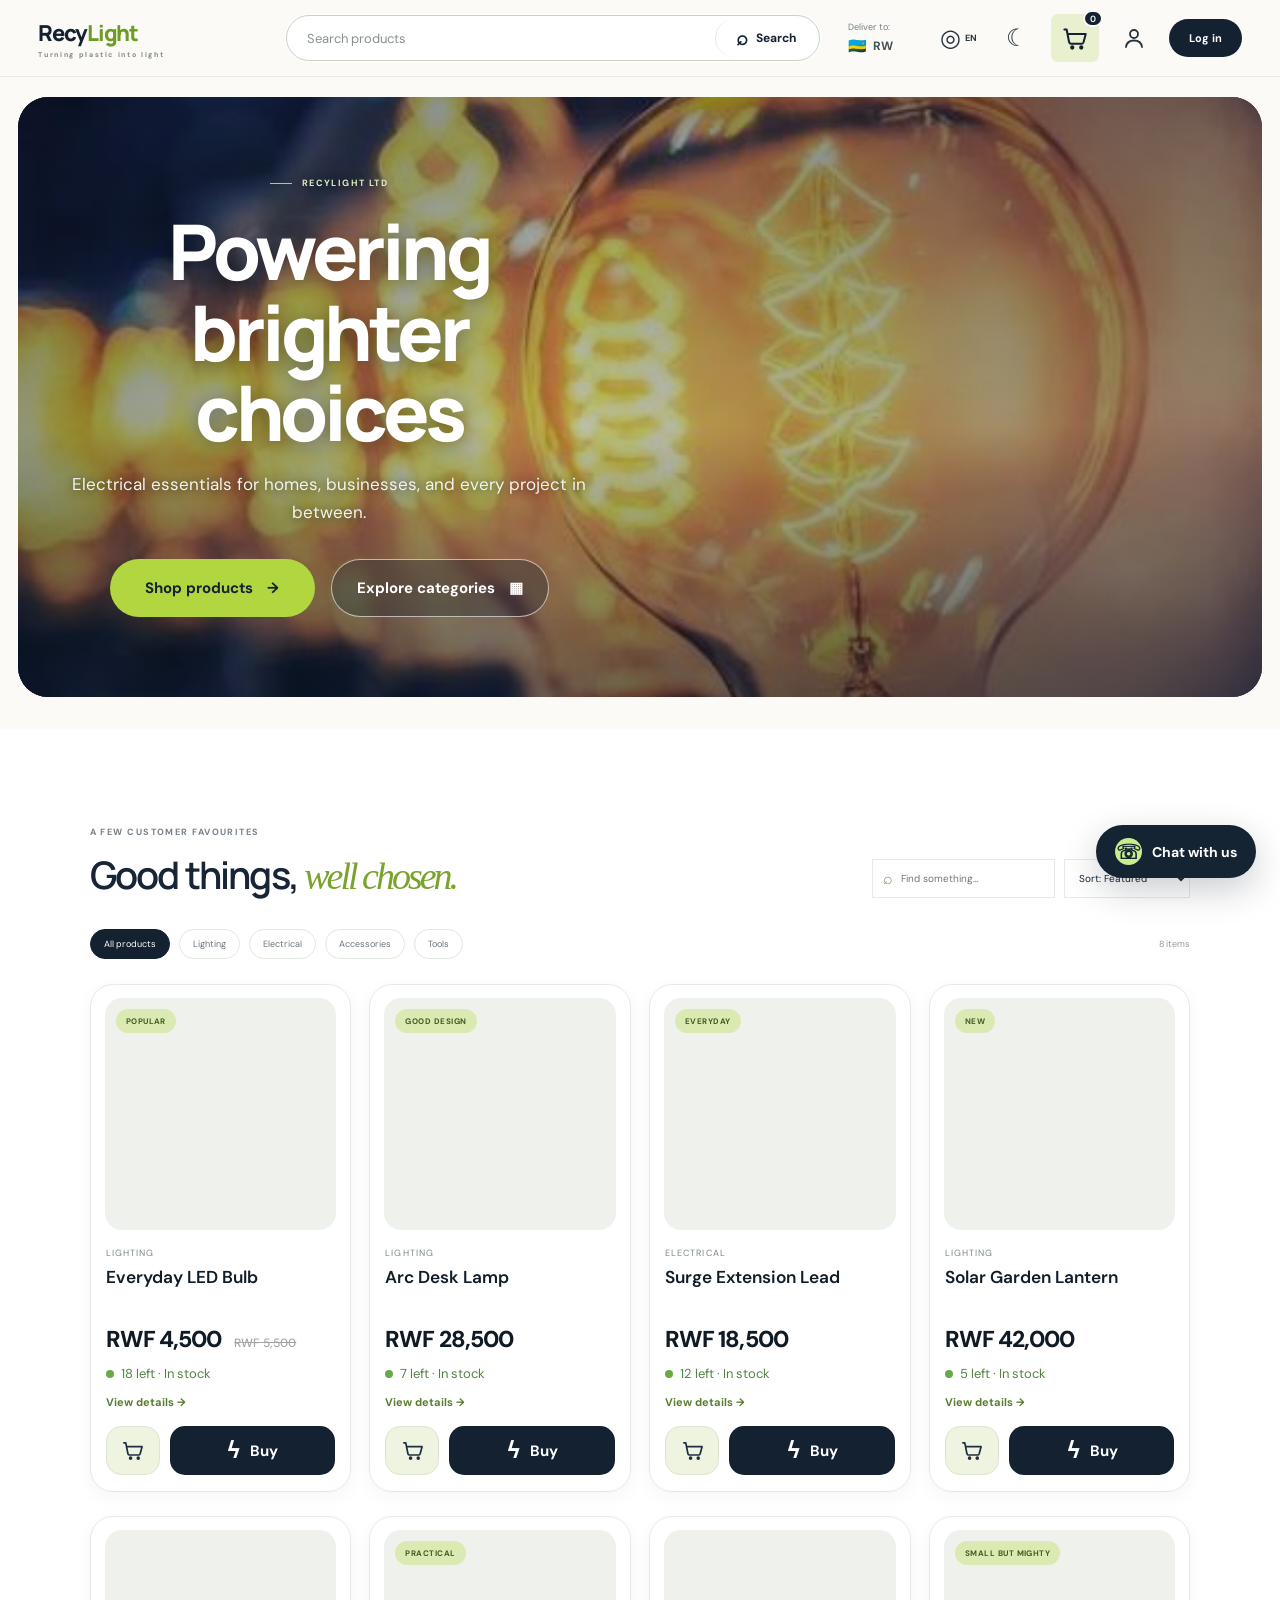
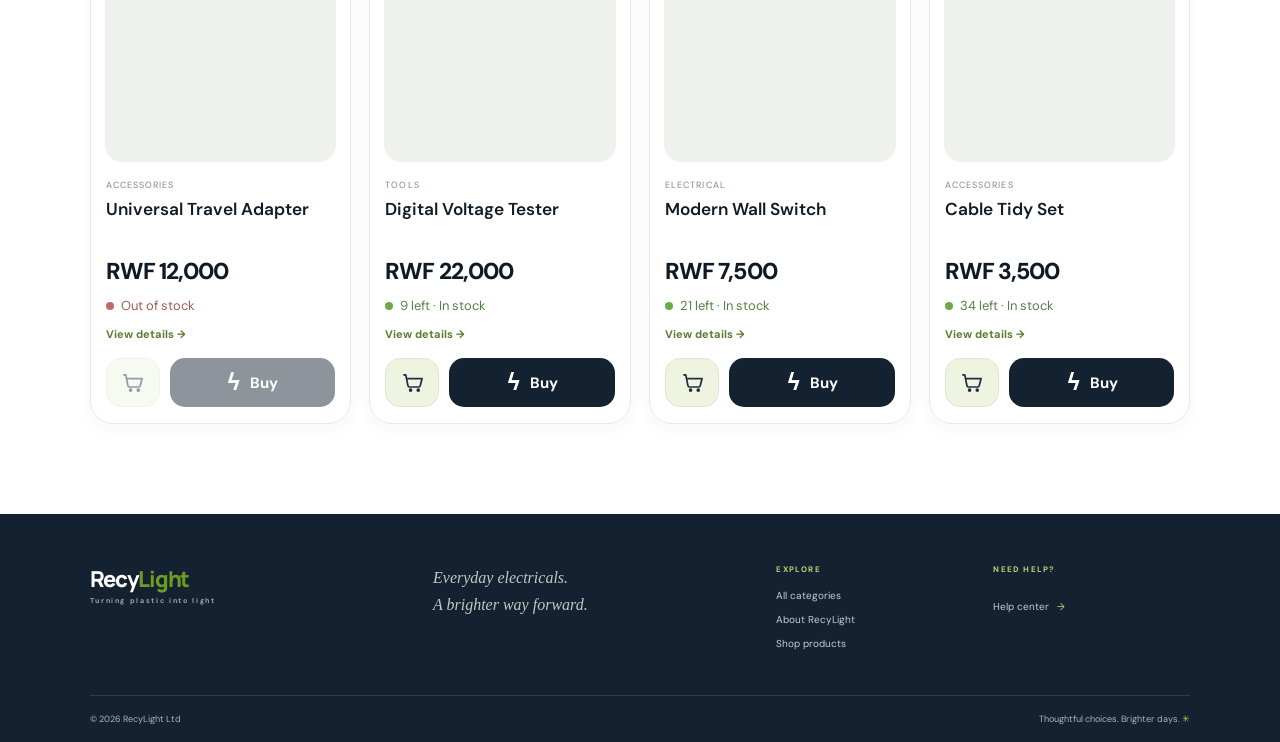
==== outputs/recy-light/index.html @ 975a7adf "Offer WhatsApp fallback for empty catalog checkout" ====
<!doctype html>
<html lang="en">
<head>
  <meta charset="utf-8">
  <meta name="viewport" content="width=device-width, initial-scale=1">
  <meta name="theme-color" content="#142131">
  <meta name="description" content="Explore electrical supplies, lighting and practical energy solutions from RecyLight Ltd.">
  <meta name="apple-mobile-web-app-capable" content="yes">
  <meta name="apple-mobile-web-app-status-bar-style" content="black-translucent">
  <meta name="apple-mobile-web-app-title" content="RecyLight">
  <title>RecyLight Ltd — Turning plastic into light</title>
  <link rel="manifest" href="manifest.webmanifest">
  <link rel="apple-touch-icon" href="assets/icon-180.png">
  <link rel="preconnect" href="https://images.unsplash.com">
  <link rel="stylesheet" href="styles.css">
  <link rel="stylesheet" href="hero.css">
  <link rel="stylesheet" href="hero-fill.css">
  <link rel="stylesheet" href="hero-banner.css">
  <link rel="stylesheet" href="product-cards.css">
  <link rel="stylesheet" href="product-detail.css">
  <link rel="stylesheet" href="navbar.css">
  <link rel="stylesheet" href="dark-mode.css">
  <link rel="stylesheet" href="button-colors.css?v=2">
  <link rel="stylesheet" href="language.css">
  <link rel="stylesheet" href="responsive.css">
  <link rel="stylesheet" href="phone-fit.css">
  <link rel="stylesheet" href="nav-actions.css">
  <link rel="stylesheet" href="account-dialog.css">
  <link rel="stylesheet" href="customer-chat.css">
  <link rel="stylesheet" href="pwa.css">

</head>
<body>
  <header class="site-header">
    <div class="header-top">
      <a class="brand" href="#home" aria-label="RecyLight Ltd home"><span>Recy<span class="brand-light">Light</span><small>Turning plastic into light</small></span></a>
      <form class="nav-search" id="nav-search-form" role="search"><label class="visually-hidden" for="nav-search-input">Search products</label><input id="nav-search-input" type="search" placeholder="Search products"><button type="submit"><span aria-hidden="true">⌕</span> Search</button></form>
      <div class="header-tools"><div class="delivery-label"><small>Deliver to:</small><strong><span class="rwanda-flag" aria-hidden="true">🇷🇼</span> RW</strong></div><div class="language-picker"><button class="tool-button language-button" id="language-toggle" type="button" aria-label="Choose language" aria-expanded="false" aria-haspopup="true">◎ <span id="language-current">EN</span></button><div class="language-menu" id="language-menu" role="menu" aria-label="Choose language" hidden><button class="language-option" type="button" role="menuitemradio" data-language="en">English</button><button class="language-option" type="button" role="menuitemradio" data-language="rw">Kinyarwanda</button><button class="language-option" type="button" role="menuitemradio" data-language="sw">Swahili</button></div></div><button class="tool-button theme-toggle" id="theme-toggle" type="button" aria-label="Switch to dark mode" aria-pressed="false"><span aria-hidden="true">☾</span></button><button class="cart-button" id="cart-open" type="button" aria-label="Open cart"><svg viewBox="0 0 24 24" aria-hidden="true"><path d="M3 4h2l2.2 11.1a2 2 0 0 0 2 1.6h8.9a2 2 0 0 0 1.9-1.4L22 8H6M10 21a1 1 0 1 0 0-2 1 1 0 0 0 0 2Zm8 0a1 1 0 1 0 0-2 1 1 0 0 0 0 2Z"/></svg><span class="cart-count" id="cart-count" aria-label="Items in cart">0</span></button><button class="tool-button account-button" type="button" aria-label="Log in or create an account"><svg viewBox="0 0 24 24" aria-hidden="true"><circle cx="12" cy="8" r="4"/><path d="M4 21c.6-4.3 3.5-6.5 8-6.5s7.4 2.2 8 6.5"/></svg></button><button class="create-account" id="create-account-trigger" type="button">Create account</button>
      </div>
    </div>
  </header>
  <main>
        <section class="hero hero-banner" id="home">
      <div class="hero-photo-stage" id="hero-carousel" role="region" aria-roledescription="carousel" aria-label="Lighting inspiration photos">
        <img class="hero-photo active" src="assets/hero-bulbs.jpg" alt="Warm glowing decorative light bulbs" fetchpriority="high">
        <img class="hero-photo" src="assets/hero-light-helper.jpg" alt="A playful light bulb character plugging in a lamp" aria-hidden="true">
        <img class="hero-photo" src="assets/hero-light-hands.jpg" alt="Hands reaching toward a softly glowing light bulb" aria-hidden="true">
        <div class="photo-shade"></div>
      </div>
      <div class="hero-copy hero-banner-copy"><span class="eyebrow"><i></i> RECYLIGHT LTD</span><h1>Powering brighter choices</h1><p>Electrical essentials for homes, businesses, and every project in between.</p><div class="hero-actions"><a class="button button-green hero-pill" href="#shop">Shop products <span>→</span></a><a class="button hero-pill hero-pill-secondary" href="#filters">Explore categories <span aria-hidden="true">▦</span></a></div></div>
    </section>
    <section class="section shop-section" id="shop"><div class="section-heading"><div><span class="eyebrow">A FEW CUSTOMER FAVOURITES</span><h2>Good things, <em>well chosen.</em></h2></div><div class="shop-controls"><label class="search-box"><span>⌕</span><input id="search" type="search" placeholder="Find something…" aria-label="Search products"></label><select id="sort" aria-label="Sort products"><option value="featured">Sort: Featured</option><option value="low">Price: Low to high</option><option value="high">Price: High to low</option><option value="name">Name: A to Z</option></select></div></div><div class="filter-row" id="filters"><button class="filter-chip active" data-filter="All">All products</button><button class="filter-chip" data-filter="Lighting">Lighting</button><button class="filter-chip" data-filter="Electrical">Electrical</button><button class="filter-chip" data-filter="Accessories">Accessories</button><button class="filter-chip" data-filter="Tools">Tools</button><span id="result-count" class="result-count"></span></div><div class="product-grid" id="product-grid" aria-live="polite"></div><div class="empty-state" id="empty-state" hidden><span>⌕</span><h3>No matches just yet</h3><p>Try another search or browse all products.</p><button class="button button-outline" id="clear-filters">Clear filters</button></div></section>
  </main>
  <footer class="site-footer" id="about"><div class="footer-main"><a class="brand brand-footer" href="#home"><span>Recy<span class="brand-light">Light</span><small>Turning plastic into light</small></span></a><p>Everyday electricals.<br>A brighter way forward.</p><div class="footer-links"><div><b>EXPLORE</b><a href="#shop" data-nav-category="All">All categories</a><a href="#about">About RecyLight</a><a href="#shop">Shop products</a></div><div><b>NEED HELP?</b><span id="footer-contact-details"></span><button class="footer-help-link" type="button" data-nav-action="help">Help center <span aria-hidden="true">→</span></button></div></div></div><div class="footer-bottom"><span>© <span id="year"></span> RecyLight Ltd</span><span>Thoughtful choices. Brighter days. <i>✳</i></span></div></footer>
  <div class="overlay" id="overlay" hidden></div>
  <aside class="cart-drawer" id="cart-drawer" aria-label="Shopping cart" aria-modal="true" role="dialog" hidden><div class="drawer-head"><div><span class="eyebrow">YOUR GOOD FINDS</span><h2>Your cart <span id="drawer-count">(0)</span></h2></div><button class="close-button" id="cart-close" aria-label="Close cart">×</button></div><div class="cart-items" id="cart-items"></div><div class="cart-empty" id="cart-empty"><span>◌</span><h3>Your cart is taking a breather.</h3><p>Add a few essentials and they’ll show up here.</p><button class="button button-outline" id="continue-shopping">Explore products</button></div><div class="cart-summary" id="cart-summary" hidden><div><span>Subtotal</span><b id="cart-total">RWF 0</b></div><small>Delivery and final prices are confirmed during order processing.</small><button class="button button-green checkout-open">Continue to checkout <span>→</span></button><button class="whatsapp-cart" id="whatsapp-cart" disabled title="Business WhatsApp number has not been configured">WhatsApp order <span>↗</span></button><p class="config-hint">WhatsApp ordering will be available when the business number is configured.</p></div></aside>
  <dialog class="product-detail-dialog" id="product-detail-dialog" aria-labelledby="detail-name"><button class="close-button product-detail-close" id="detail-close" type="button" aria-label="Close product details">×</button><div class="product-detail-layout"><img id="detail-image" alt=""><div class="product-detail-copy"><span class="product-category" id="detail-category"></span><h2 id="detail-name"></h2><strong class="product-detail-price" id="detail-price"></strong><p id="detail-description"></p><div class="product-stock" id="detail-stock"></div><div class="product-detail-actions"><button class="cart-icon-add" id="detail-add" type="button">Add to cart</button><button class="buy-now" id="detail-buy" type="button">Buy</button></div></div></div></dialog>
  <dialog class="nav-dialog" id="nav-dialog" aria-labelledby="nav-dialog-title"><div class="nav-dialog-head"><div><span class="eyebrow">RECYLIGHT</span><h2 id="nav-dialog-title">Information</h2></div><button class="close-button" id="nav-dialog-close" type="button" aria-label="Close">×</button></div><div class="nav-dialog-content" id="nav-dialog-content"></div><form class="business-inquiry-form" id="business-inquiry-form" hidden><input type="hidden" id="inquiry-type"><label>Your name<input id="inquiry-name" required autocomplete="name" placeholder="Your name"></label><label>Email address<input id="inquiry-email" required type="email" autocomplete="email" placeholder="you@example.com"></label><label>Phone <span>(optional)</span><input id="inquiry-phone" type="tel" autocomplete="tel" placeholder="+250 7xx xxx xxx"></label><label>How can we help?<textarea id="inquiry-message" rows="4" required placeholder="Write your enquiry"></textarea></label><button class="button button-green inquiry-submit" type="submit">Send enquiry <span>→</span></button><p class="inquiry-feedback" id="inquiry-feedback" role="status"></p></form></dialog>
  <dialog class="account-dialog" id="account-dialog" aria-labelledby="account-title"><form id="account-form"><div class="dialog-head"><div><span class="eyebrow">YOUR RECYLIGHT ACCOUNT</span><h2 id="account-title">Create account</h2></div><button class="close-button" type="button" id="account-close" aria-label="Close account dialog">×</button></div><p class="account-intro" id="account-intro">Create an account or log in to continue to your order enquiry.</p><div class="account-tabs" id="account-tabs" role="tablist" aria-label="Account access"><button class="account-tab active" id="register-tab" type="button" role="tab" aria-selected="true">Create account</button><button class="account-tab" id="login-tab" type="button" role="tab" aria-selected="false">Log in</button></div><div class="account-fields"><label id="account-name-field">Full name<input id="account-name" name="name" autocomplete="name" required placeholder="Your name"></label><label>Email address<input id="account-email" name="email" type="email" autocomplete="email" required placeholder="you@example.com"></label><label>Password<input id="account-password" name="password" type="password" autocomplete="new-password" minlength="8" required placeholder="At least 8 characters"></label></div><button class="forgot-password" id="account-forgot-password" type="button" hidden>Forgot password?</button><p class="account-reset-note" id="account-reset-note" role="status" hidden></p><button class="button button-green account-submit" id="account-submit" type="submit">Create account <span>→</span></button><section class="account-profile" id="account-profile" hidden><label>Full name<input id="profile-name" autocomplete="name" maxlength="80"></label><p class="profile-email-label">Email address</p><p class="profile-email" id="profile-email"></p><p class="profile-feedback" id="profile-feedback" role="status"></p><div class="profile-actions"><button class="button button-green" id="profile-save" type="button">Save profile</button><button class="account-logout" id="profile-logout" type="button">Log out</button></div></section><p class="form-feedback" id="account-feedback" role="status"></p></form></dialog>
  <dialog class="checkout-dialog" id="checkout-dialog"><form id="checkout-form"><div class="dialog-head"><div><span class="eyebrow">ALMOST THERE</span><h2>Order enquiry</h2></div><button class="close-button" type="button" id="checkout-close" aria-label="Close checkout">×</button></div><p class="checkout-disclaimer">Submitting this creates a real order enquiry through the RecyLight API. A team member will confirm availability, final prices, and delivery.</p><div class="checkout-fields"><label>Full name<input required name="name" autocomplete="name" placeholder="Your name"></label><label>Phone number<input required name="phone" type="tel" autocomplete="tel" placeholder="e.g. 078…"></label><label>Email <span>(optional)</span><input name="email" type="email" autocomplete="email" placeholder="you@example.com"></label><label>Delivery address<textarea required name="address" autocomplete="street-address" rows="2" placeholder="Street, area, district"></textarea></label><label>Payment method<select name="payment"><option value="">Choose a method</option><option>Mobile Money (setup required)</option><option>Pay on delivery (setup required)</option></select></label><label>Delivery instructions <span>(optional)</span><textarea name="instructions" rows="2" placeholder="Anything we should know?"></textarea></label></div><div class="checkout-total"><span>Estimated subtotal</span><b id="checkout-total">RWF 0</b></div><button class="button button-green submit-inquiry" type="submit">Review enquiry <span>→</span></button><p class="form-feedback" id="form-feedback" role="status"></p></form></dialog>
  <section class="customer-chat" id="customer-chat" aria-label="Customer chat" hidden>
    <header class="customer-chat-head"><div class="chat-brand"><div class="chat-brand-copy"><strong data-chat-t="RecyLight assistant">RecyLight assistant</strong></div></div><button type="button" class="chat-close" id="chat-close" aria-label="Close chat">×</button></header>
    <div class="customer-chat-log" id="chat-log" aria-live="polite" aria-relevant="additions"></div>
    <div class="customer-chat-options" id="chat-options"></div>
    <form class="customer-chat-form" id="chat-form"><label class="visually-hidden" for="chat-input" data-chat-t="Type your message">Type your message</label><input id="chat-input" autocomplete="off" placeholder="Tell us what you need…" data-chat-placeholder="Tell us what you need…"><button type="submit" aria-label="Send message">↑</button></form>
    <small class="chat-preview-note" data-chat-t="Preview chat: requests are saved in this browser for the admin report.">Preview chat: requests are saved in this browser for the admin report.</small>
  </section>
  <button class="customer-chat-launch" id="chat-launch" type="button" aria-controls="customer-chat" aria-expanded="false"><span aria-hidden="true">☏</span><span data-chat-t="Chat with us">Chat with us</span></button>
  <button class="pwa-install-button" id="pwa-install-button" type="button" hidden><span class="pwa-install-icon" aria-hidden="true">↓</span><span>Install app</span></button>
  <button class="pwa-update-button" id="pwa-update-button" type="button" hidden>Update RecyLight</button>
  <dialog class="ios-install-dialog" id="ios-install-dialog" aria-labelledby="ios-install-title"><h2 id="ios-install-title">Install RecyLight</h2><p>Tap the Share button <span class="ios-share-symbol" aria-label="Share">↑</span> in Safari, then choose <strong>Add to Home Screen</strong>.</p><button type="button" id="ios-install-close">Got it</button></dialog>
  <div class="toast" id="toast" role="status" aria-live="polite"></div>
  <script src="products-data.js"></script>
  <script src="api.js?v=12"></script>
  <script src="customer-api.js?v=4"></script>
  <script src="app.js?v=11"></script><script type="module" src="account-auth.js?v=7"></script>
  <script src="hero-carousel.js"></script>
  <script src="navbar.js"></script>
  <script src="theme.js"></script>
  <script src="language.js"></script>
  <script src="customer-chat.js"></script>
  <script src="pwa.js"></script>
</body>
</html>
---- outputs/recy-light/styles.css ----
@import url('https://fonts.googleapis.com/css2?family=DM+Sans:wght@400;500;600;700&family=Manrope:wght@400;500;600;700;800&display=swap');
:root{--navy:#142131;--navy2:#1b2c3c;--green:#b1d640;--green2:#d3ed8b;--ink:#172536;--muted:#78818a;--paper:#fbfaf6;--line:#e8e9e5;--white:#fff;--serif:Georgia,'Times New Roman',serif}*{box-sizing:border-box}html{scroll-behavior:smooth}body{margin:0;background:var(--paper);color:var(--ink);font-family:'DM Sans',Arial,sans-serif}button,input,select,textarea{font:inherit}button,a{-webkit-tap-highlight-color:transparent}button{cursor:pointer}.announcement{height:32px;background:var(--navy);color:#d1d7d8;text-align:center;font-size:10px;letter-spacing:.09em;padding:9px 16px}.announcement span{color:var(--green);padding:0 8px}.site-header{height:82px;background:var(--paper);display:flex;align-items:center;padding:0 max(calc((100vw - 1240px)/2),5.4vw);gap:48px;border-bottom:1px solid rgba(20,33,49,.07);position:sticky;top:0;z-index:10}.brand{display:flex;gap:10px;align-items:center;color:var(--navy);text-decoration:none;font-family:Manrope,sans-serif;font-weight:800;font-size:22px;letter-spacing:-1.3px;white-space:nowrap}.brand-light{color:#6d9c24}.brand small{display:block;font-family:'DM Sans',sans-serif;font-size:7px;letter-spacing:1.65px;font-weight:700;color:#828982;margin-top:2px}.brand-mark{display:inline-grid;place-items:center;position:relative;width:38px;height:38px;border-radius:50%;background:var(--navy);color:var(--green);font-size:22px;letter-spacing:-2px}.brand-mark span{font-family:Arial;font-size:10px;position:absolute;top:2px;right:3px;color:#f3d345}.main-nav{display:flex;align-items:center;gap:36px;margin:auto;font-size:12px;font-weight:600}.main-nav a,.footer-links a{color:var(--ink);text-decoration:none;transition:color .2s}.main-nav a:hover,.footer-links a:hover{color:#689320}.header-actions{display:flex;align-items:center;gap:16px}.icon-button{background:none;border:0;color:var(--ink);font-size:29px;transform:rotate(-20deg);line-height:1}.cart-button{display:flex;gap:9px;align-items:center;border:1px solid #dfe2dc;background:transparent;border-radius:30px;padding:10px 15px;font-size:11px;font-weight:600;color:var(--ink)}.bag-icon{font-size:20px;line-height:12px}.cart-count{display:grid;place-items:center;background:var(--green);width:20px;height:20px;border-radius:50%;font-size:10px}.menu-toggle{display:none;background:none;border:0;font-size:23px;color:var(--navy)}.hero{min-height:580px;background:var(--navy);color:white;display:grid;grid-template-columns:1fr 1fr;position:relative;overflow:hidden;padding-left:max(calc((100vw - 1240px)/2),9vw)}.hero-copy{padding:105px 35px 70px 0;position:relative;z-index:1}.eyebrow{font-size:9px;letter-spacing:.16em;font-weight:700;color:#77818a}.hero .eyebrow{color:#bfd780;display:flex;gap:10px;align-items:center}.hero .eyebrow i{display:inline-block;width:22px;height:1px;background:var(--green)}h1,h2,h3,p{margin-top:0}.hero h1{font-family:Manrope,sans-serif;font-size:clamp(48px,6vw,76px);line-height:1.03;letter-spacing:-4.5px;margin:24px 0 20px;font-weight:600}.hero h1 em,.section-heading h2 em,.story-copy h2 em,.support-section h2 em{font-family:var(--serif);font-weight:400;color:var(--green);letter-spacing:-3px}.hero-copy>p{font-size:13px;color:#b5bec4;line-height:1.8;max-width:390px}.hero-actions{display:flex;align-items:center;gap:25px;margin-top:30px}.button{display:inline-flex;align-items:center;justify-content:center;gap:26px;border:0;text-decoration:none;padding:14px 18px;font-size:11px;font-weight:700;transition:transform .2s,background .2s}.button:hover{transform:translateY(-2px)}.button-green{background:var(--green);color:var(--navy)}.button-green:hover{background:#c1e254}.button-dark{background:var(--navy);color:white}.button-outline{border:1px solid #cfd6cf;background:transparent;color:var(--navy);padding:12px 16px}.text-link{color:inherit;text-decoration:none;font-weight:600;font-size:11px}.text-link span{padding-left:6px;color:#8dba36}.hero-note{display:flex;align-items:center;gap:12px;color:#aab5bc;font-size:10px;line-height:1.65;margin-top:55px}.hero-note b{color:white}.note-icon{width:31px;height:31px;display:grid;place-items:center;background:#2b3b49;color:var(--green);border-radius:50%;font-size:18px}.hero-visual{position:relative;min-height:580px;background:radial-gradient(ellipse at 50% 45%,#273a41 0%,#1a2b38 37%,#142131 72%);overflow:hidden}.sun-disc{position:absolute;top:99px;left:calc(50% - 145px);width:290px;height:290px;border-radius:50%;background:radial-gradient(circle at 40% 35%,#e4f0a6,#afce52 43%,#678339 100%);box-shadow:0 0 85px rgba(189,222,100,.2)}.orbit{position:absolute;border:1px solid rgba(226,238,205,.18);border-radius:50%;transform:rotate(-32deg)}.orbit-one{width:505px;height:275px;top:91px;left:calc(50% - 250px)}.orbit-two{width:390px;height:460px;top:42px;left:calc(50% - 195px);transform:rotate(41deg)}.hero-product{position:absolute;left:calc(50% - 53px);top:174px;width:106px;height:260px;filter:drop-shadow(0 20px 18px rgba(0,0,0,.3));z-index:2}.lamp-head{position:absolute;left:9px;top:0;width:88px;height:120px;background:linear-gradient(130deg,#fff7c5,#fff1a2 37%,#e6ad43 79%,#b57931);border-radius:52% 52% 44% 44% / 48% 48% 60% 60%;box-shadow:inset -10px -5px 20px #c98d2c,0 0 43px rgba(255,235,126,.55)}.lamp-head:after{content:"";position:absolute;left:20px;top:19px;width:23px;height:45px;border-radius:50%;background:rgba(255,255,255,.54);transform:rotate(25deg)}.lamp-neck{position:absolute;left:32px;top:109px;width:42px;height:56px;background:repeating-linear-gradient(to bottom,#c4c7bf 0 5px,#747b79 6px 9px);border-radius:5px}.lamp-base{position:absolute;left:23px;top:155px;width:60px;height:21px;background:linear-gradient(#79817f,#303b3b);border-radius:3px 3px 9px 9px}.lamp-glow{position:absolute;left:-50px;top:33px;width:205px;height:160px;background:radial-gradient(ellipse,rgba(255,227,116,.2),transparent 70%);z-index:-1}.visual-tag{position:absolute;color:#dce4d6;font-size:8px;letter-spacing:.18em;z-index:3}.tag-top{top:125px;right:12%;display:flex;align-items:center;gap:10px}.tag-top b{color:var(--green);font-size:16px}.tag-bottom{bottom:70px;left:11%;display:flex;gap:14px;align-items:center}.tag-bottom>span:first-child{color:#a6bd6a}.tag-bottom b{font-size:8px;font-weight:500}.tag-line{height:1px;width:47px;background:#72806e}.floating-leaf{position:absolute;right:14%;bottom:134px;color:var(--green);font-size:32px;transform:rotate(30deg)}.hero-side-label{position:absolute;right:20px;top:45%;writing-mode:vertical-rl;color:#82908f;font-size:8px;letter-spacing:.2em}.value-strip{display:grid;grid-template-columns:repeat(4,1fr);padding:30px max(calc((100vw - 1100px)/2),7vw);gap:25px;border-bottom:1px solid var(--line);background:#fff}.value-strip>div{display:grid;grid-template-columns:30px 1fr;column-gap:10px}.value-strip>div>span{grid-row:span 2;color:#95bc43;font-family:var(--serif);font-size:15px}.value-strip b{font-size:11px}.value-strip small{font-size:9px;color:var(--muted);margin-top:4px}.section{padding:90px max(calc((100vw - 1130px)/2),7vw)}.section-heading{display:flex;align-items:end;justify-content:space-between;margin-bottom:31px}.section-heading h2,.story-copy h2,.support-section h2{font-family:Manrope,sans-serif;font-size:38px;line-height:1.17;letter-spacing:-1.8px;margin:12px 0 0;font-weight:600}.section-heading h2 em,.story-copy h2 em,.support-section h2 em{color:#79a32d}.category-grid{display:grid;grid-template-columns:repeat(4,1fr);gap:14px}.category-card{position:relative;height:230px;border:0;text-align:left;padding:18px;overflow:hidden;color:var(--navy);display:flex;flex-direction:column;justify-content:flex-end;transition:transform .2s}.category-card:hover{transform:translateY(-4px)}.cat-lighting{background:#e8edcf}.cat-electrical{background:#dce8e7}.cat-accessories{background:#e8e4d9}.cat-tools{background:#e8ded4}.category-number{position:absolute;top:17px;left:18px;font-size:8px;letter-spacing:.12em;font-weight:700;opacity:.65}.category-art{position:absolute;top:25px;right:27px;font-family:var(--serif);font-size:83px;font-weight:400;opacity:.8;transform:rotate(-15deg)}.bulb-art{font-size:72px;color:#8baa39;right:32px;top:48px}.cat-electrical .category-art{color:#446668;font-size:100px;right:36px}.cat-accessories .category-art{color:#aa8d4e}.cat-tools .category-art{font-size:115px;color:#8c6b52;right:40px;top:35px}.category-title{font-family:Manrope,sans-serif;font-weight:700;font-size:17px;display:flex;justify-content:space-between;align-items:center}.category-title b{font-size:14px}.category-card small{font-size:10px;opacity:.68;margin-top:4px}.shop-section{background:#fff}.shop-controls{display:flex;gap:9px}.search-box{height:39px;border:1px solid var(--line);display:flex;align-items:center;padding:0 10px;gap:6px;color:#839069}.search-box input{border:0;outline:0;width:145px;font-size:10px;background:transparent;color:var(--ink)}.shop-controls select{border:1px solid var(--line);background:white;color:var(--ink);padding:0 10px;font-size:10px;max-width:160px}.filter-row{display:flex;gap:9px;align-items:center;margin-bottom:25px;flex-wrap:wrap}.filter-chip{border:1px solid #e2e6e0;background:transparent;border-radius:20px;padding:8px 13px;color:#69747c;font-size:9px}.filter-chip.active,.filter-chip:hover{background:var(--navy);color:#fff;border-color:var(--navy)}.result-count{margin-left:auto;font-size:9px;color:#929995}.product-grid{display:grid;grid-template-columns:repeat(4,1fr);gap:24px 16px}.product-card{min-width:0}.product-image{height:215px;position:relative;overflow:hidden;background:#f0f2ec;display:grid;place-items:center}.product-image img{width:100%;height:100%;object-fit:cover;transition:transform .4s}.product-card:hover .product-image img{transform:scale(1.04)}.product-badge{position:absolute;top:12px;left:12px;background:#dbe9b3;color:#3f5e20;padding:6px 8px;font-size:8px;font-weight:700;letter-spacing:.06em}.product-details{padding:14px 1px}.product-category{color:#8a9990;font-size:8px;letter-spacing:.13em;text-transform:uppercase}.product-title-row{display:flex;justify-content:space-between;align-items:flex-start;gap:4px;margin-top:7px}.product-title{font-size:13px;font-weight:600;margin:0;line-height:1.4}.stock-label{font-size:8px;color:#638c38;white-space:nowrap;padding-top:3px}.stock-label.out{color:#aa6560}.product-description{font-size:9px;line-height:1.5;color:#858e91;margin:6px 0 9px;min-height:27px}.product-price{font-size:12px;font-weight:700;color:var(--navy)}.product-price del{font-size:9px;color:#a2a7a4;font-weight:400;padding-left:4px}.product-actions{display:flex;gap:6px;margin-top:12px}.add-button{border:1px solid var(--navy);background:var(--navy);color:#fff;padding:9px 8px;font-size:9px;flex:1}.add-button:disabled{background:#a8afaa;border-color:#a8afaa;cursor:not-allowed}.wa-button{border:1px solid #dfe5dc;background:#fff;color:#647548;padding:9px;font-size:9px}.wa-button:disabled{opacity:.55;cursor:help}.catalog-note{font-size:9px;color:#939b97;margin-top:28px}.empty-state{text-align:center;padding:55px 10px}.empty-state>span{font-size:35px;color:#a0c15a}.empty-state h3{font-family:Manrope;font-size:20px;margin:8px}.empty-state p{font-size:11px;color:var(--muted)}.story-section{display:grid;grid-template-columns:1fr 1fr;min-height:475px;background:#f1f1e9}.story-art{position:relative;overflow:hidden;background:linear-gradient(145deg,#dce5c3,#aabb7a);min-height:420px}.story-orb{position:absolute;width:300px;height:300px;border-radius:50%;background:radial-gradient(circle at 35% 32%,#eff6d4,#aac15f 65%,#718b40);left:calc(50% - 150px);top:54px;box-shadow:0 22px 50px #6f805233}.story-orb:before,.story-orb:after{content:"";position:absolute;border:1px solid rgba(255,255,255,.4);border-radius:50%;width:440px;height:220px;left:-70px;top:40px;transform:rotate(37deg)}.story-orb:after{width:250px;height:410px;left:23px;top:-55px;transform:rotate(-24deg)}.story-stamp{position:absolute;right:16%;top:38%;background:#172b2b;color:#d5e8a3;width:83px;height:83px;border-radius:50%;display:grid;place-content:center;text-align:center;font-size:8px;letter-spacing:.1em;line-height:1.6;transform:rotate(11deg)}.story-caption{position:absolute;bottom:30px;left:10%;font-size:8px;letter-spacing:.19em;color:#47583c}.story-copy{padding:80px 10% 70px 13%}.story-copy h2{font-size:41px;margin:15px 0 20px}.story-copy p{max-width:375px;color:#6f797c;font-size:11px;line-height:1.8}.story-copy .text-link{display:inline-block;margin-top:12px}.support-section{position:relative;display:flex;align-items:center;justify-content:space-between;padding:66px max(calc((100vw - 1130px)/2),7vw);background:#e6edcf;overflow:hidden}.support-section h2{font-size:32px}.support-section h2 em{color:#6d9628}.support-section p{font-size:11px;color:#68746b;margin:12px 0 0}.support-spark{font-size:94px;position:absolute;right:35%;top:-20px;color:#d4e4ac}.support-section .button{z-index:1}.site-footer{background:var(--navy);color:white;padding:50px max(calc((100vw - 1130px)/2),7vw) 0}.footer-main{display:grid;grid-template-columns:1fr 1fr 1.3fr;gap:25px;padding-bottom:45px}.brand-footer{color:white;align-self:start}.brand-footer small{color:#9aa9ab}.footer-main>p{font-family:var(--serif);font-style:italic;color:#c0c9c2;font-size:16px;line-height:1.7}.footer-links{display:grid;grid-template-columns:1fr 1fr;gap:20px}.footer-links>div{display:flex;flex-direction:column;gap:11px}.footer-links b{font-size:8px;letter-spacing:.15em;color:#b9d578;margin-bottom:4px}.footer-links a{font-size:10px;color:#c5cdd0}.footer-bottom{border-top:1px solid #ffffff20;padding:17px 0;display:flex;justify-content:space-between;color:#abb6bb;font-size:9px}.footer-bottom i{color:var(--green);font-style:normal}.overlay{position:fixed;inset:0;background:rgba(8,17,24,.44);z-index:19}.cart-drawer{position:fixed;z-index:20;right:0;top:0;height:100dvh;width:min(430px,100vw);background:var(--paper);box-shadow:-12px 0 35px #07101b20;padding:28px;display:flex;flex-direction:column;overflow-y:auto}.drawer-head,.dialog-head{display:flex;justify-content:space-between;align-items:center;border-bottom:1px solid var(--line);padding-bottom:17px}.drawer-head h2,.dialog-head h2{font-family:Manrope;font-size:25px;margin:6px 0 0;letter-spacing:-1px}.drawer-head h2 span{font-size:12px;color:#87908b;font-family:'DM Sans';font-weight:400}.close-button{width:36px;height:36px;border-radius:50%;border:1px solid var(--line);background:transparent;color:var(--ink);font-size:23px;line-height:1}.cart-items{overflow-y:auto;flex:1}.cart-line{display:grid;grid-template-columns:72px 1fr auto;gap:12px;padding:17px 0;border-bottom:1px solid var(--line)}.cart-line img{width:72px;height:72px;object-fit:cover;background:#eef0e9}.cart-line h3{font-size:11px;margin:3px 0 6px}.cart-line p{font-size:10px;color:#737d7b;margin:0}.cart-line-right{text-align:right}.remove-item{border:0;background:transparent;color:#8a918d;font-size:9px;text-decoration:underline;padding:5px 0}.qty-control{display:flex;align-items:center;gap:9px;margin-top:10px}.qty-control button{width:23px;height:23px;border:1px solid var(--line);background:white;color:var(--ink)}.qty-control span{font-size:10px}.cart-empty{text-align:center;margin:auto 0;color:#6c7874}.cart-empty>span{font-size:40px;color:#a6c15e}.cart-empty h3{font-family:Manrope;font-size:16px;color:var(--ink);margin:12px 0 7px}.cart-empty p{font-size:10px;margin-bottom:18px}.cart-summary{border-top:1px solid var(--line);padding-top:17px}.cart-summary>div,.checkout-total{display:flex;justify-content:space-between;align-items:center;font-size:12px}.cart-summary>small{font-size:9px;color:#87908b;display:block;margin:8px 0 17px}.cart-summary .button{width:100%}.whatsapp-cart{width:100%;padding:12px;border:1px solid #cfd9c9;background:transparent;color:#526d43;margin-top:8px;font-size:10px}.whatsapp-cart:disabled{opacity:.65;cursor:help}.config-hint{font-size:9px;color:#87908b;text-align:center;margin:9px 0}.checkout-dialog{width:min(520px,calc(100% - 28px));max-height:90vh;border:0;padding:25px;background:var(--paper);color:var(--ink);box-shadow:0 20px 60px #0004}.checkout-dialog::backdrop{background:#091621a8}.checkout-disclaimer{font-size:10px;line-height:1.6;color:#7c8580;background:#f0f2e9;padding:10px 12px;margin:15px 0}.checkout-fields{display:grid;grid-template-columns:1fr 1fr;gap:12px}.checkout-fields label{font-size:9px;font-weight:700;display:flex;flex-direction:column;gap:6px}.checkout-fields label span{font-weight:400;color:#87908b}.checkout-fields label:nth-child(4),.checkout-fields label:nth-child(6){grid-column:span 2}.checkout-fields input,.checkout-fields select,.checkout-fields textarea{width:100%;border:1px solid #dfe3dc;padding:10px;font-size:10px;background:white;color:var(--ink);resize:vertical}.checkout-fields input:focus,.checkout-fields textarea:focus,.checkout-fields select:focus,.search-box:focus-within{outline:2px solid #a6cc54;outline-offset:1px}.checkout-total{border-top:1px solid var(--line);padding:15px 0;margin-top:16px}.submit-inquiry{width:100%}.form-feedback{font-size:10px;color:#547b31;line-height:1.6;margin:12px 0 0}.toast{position:fixed;bottom:24px;left:50%;transform:translate(-50%,15px);opacity:0;pointer-events:none;z-index:30;background:var(--navy);color:white;padding:12px 18px;font-size:11px;transition:all .2s}.toast.visible{transform:translate(-50%,0);opacity:1}[hidden]{display:none!important}
@media(max-width:900px){.site-header{gap:20px;padding:0 5vw}.main-nav{gap:18px}.hero{padding-left:8vw}.hero-copy{padding-top:90px}.hero-visual{min-height:530px}.hero{min-height:530px}.product-grid{grid-template-columns:repeat(3,1fr)}.section{padding:70px 6vw}.value-strip{padding:26px 6vw;gap:14px}.category-grid{grid-template-columns:repeat(2,1fr)}.category-card{height:205px}.story-copy{padding:70px 8%}.support-section{padding:55px 6vw}.site-footer{padding:45px 6vw 0}}
@media(max-width:620px){.announcement{font-size:8px;height:29px;padding:8px}.site-header{height:67px;padding:0 18px;gap:12px}.brand{font-size:19px;gap:7px}.brand-mark{width:33px;height:33px;font-size:19px}.brand small{font-size:6px}.menu-toggle{display:block;margin-left:auto;order:3}.main-nav{display:none;position:absolute;top:67px;left:0;right:0;background:var(--paper);padding:18px 22px;box-shadow:0 8px 14px #13203218;flex-direction:column;align-items:flex-start;gap:17px}.main-nav.open{display:flex}.header-actions{gap:7px}.icon-button{font-size:25px}.cart-button{padding:7px 9px;gap:5px;font-size:10px}.hero{grid-template-columns:1fr;padding:0;min-height:0}.hero-copy{padding:72px 25px 35px}.hero h1{font-size:56px;letter-spacing:-3.3px}.hero-copy>p{font-size:12px}.hero-note{margin-top:34px}.hero-visual{min-height:360px}.sun-disc{width:230px;height:230px;left:calc(50% - 115px);top:48px}.hero-product{top:94px;transform:scale(.83);transform-origin:top center}.orbit-one{top:50px}.orbit-two{top:8px}.tag-top{top:60px;right:8%}.tag-bottom{bottom:35px;left:8%}.hero-side-label{right:9px}.floating-leaf{bottom:80px;right:10%}.value-strip{grid-template-columns:1fr 1fr;padding:25px 20px;gap:22px 14px}.value-strip b{font-size:10px}.value-strip small{font-size:8px}.section{padding:60px 20px}.section-heading{align-items:flex-start;gap:20px;flex-direction:column;margin-bottom:24px}.section-heading h2{font-size:30px}.section-heading>.text-link{align-self:flex-end;margin-top:-8px}.category-grid{gap:9px}.category-card{height:175px;padding:13px}.category-number{top:12px;left:13px;font-size:7px}.category-art{font-size:60px;top:28px;right:20px}.bulb-art{font-size:58px}.cat-tools .category-art{font-size:85px}.category-title{font-size:14px}.category-card small{font-size:8px}.shop-controls{width:100%}.search-box{flex:1}.search-box input{width:100%;min-width:0}.shop-controls select{width:135px}.filter-row{gap:6px}.filter-chip{padding:7px 10px}.result-count{width:100%;text-align:right}.product-grid{grid-template-columns:repeat(2,minmax(0,1fr));gap:18px 10px}.product-image{height:auto;aspect-ratio:1/1}.product-title{font-size:11px}.stock-label{font-size:7px}.product-description{font-size:8px;min-height:36px}.product-actions{gap:4px}.add-button,.wa-button{font-size:8px;padding:9px 5px}.story-section{grid-template-columns:1fr}.story-art{min-height:315px}.story-orb{width:235px;height:235px;left:calc(50% - 117px);top:40px}.story-orb:before{width:350px;height:175px;left:-58px}.story-orb:after{height:320px;top:-40px}.story-copy{padding:50px 25px 60px}.story-copy h2{font-size:37px}.support-section{padding:45px 22px;align-items:flex-start;gap:20px;flex-direction:column}.support-section h2{font-size:28px}.support-spark{right:10%;top:-20px}.site-footer{padding:40px 22px 0}.footer-main{grid-template-columns:1fr 1fr;gap:24px}.footer-links{grid-column:span 2}.footer-bottom{gap:10px;flex-wrap:wrap;font-size:8px}.footer-bottom>span:nth-child(2){order:3;width:100%}.cart-drawer{padding:22px}.checkout-fields{grid-template-columns:1fr}.checkout-fields label:nth-child(4),.checkout-fields label:nth-child(6){grid-column:span 1}}
@media(prefers-reduced-motion:reduce){*,*:before,*:after{scroll-behavior:auto!important;transition:none!important}}
---- outputs/recy-light/hero.css ----
.hero-visual{background:#142131}.hero-photo-stage{position:absolute;inset:48px 50px 72px;overflow:hidden;background:#25323b;box-shadow:0 20px 50px #0003}.hero-photo{position:absolute;inset:0;width:100%;height:100%;object-fit:cover;opacity:0;transform:scale(1.06);transition:opacity .9s ease,transform 6s ease;pointer-events:none}.hero-photo.active{opacity:1;transform:scale(1)}.photo-shade{position:absolute;inset:0;background:linear-gradient(180deg,#0b16251a 45%,#0b1625a6 100%);pointer-events:none}.tag-top,.tag-bottom{z-index:2}.tag-top{top:68px;right:70px;text-shadow:0 1px 6px #0008}.tag-bottom{bottom:34px;left:50px}.carousel-controls{position:absolute;right:50px;bottom:27px;display:flex;align-items:center;gap:8px;z-index:3}.carousel-arrow,.carousel-pause{width:30px;height:30px;border:1px solid #ffffff70;background:#1421319c;color:white;border-radius:50%;display:grid;place-items:center;font-size:14px}.carousel-arrow:hover,.carousel-pause:hover,.carousel-dot:hover{background:#b1d640;color:#142131}.carousel-dots{display:flex;gap:6px;padding:0 2px}.carousel-dot{width:7px;height:7px;border:0;border-radius:50%;padding:0;background:#ffffff8a}.carousel-dot.active{background:#b1d640;transform:scale(1.25)}.hero-side-label{z-index:2}@media(max-width:620px){.hero-visual{min-height:340px}.hero-photo-stage{inset:22px 23px 62px}.tag-top{top:38px;right:36px}.tag-bottom{left:23px;bottom:24px}.carousel-controls{right:23px;bottom:17px;gap:5px}.carousel-arrow,.carousel-pause{width:27px;height:27px}.hero-side-label{right:5px}}@media(prefers-reduced-motion:reduce){.hero-photo{transition:opacity .15s linear,transform .15s linear}}
---- outputs/recy-light/hero-fill.css ----
.hero-photo-stage{inset:0;box-shadow:none}
@media(max-width:620px){.hero-photo-stage{inset:0}}
---- outputs/recy-light/hero-banner.css ----
.hero-banner{position:relative;display:grid;place-items:center;width:calc(100% - 36px);max-width:1880px;min-height:clamp(420px,31vw,570px);margin:20px auto 32px;padding:0;border-radius:30px;overflow:hidden;background:#142131;color:#fff}.hero-banner .hero-photo-stage{position:absolute;inset:0;z-index:0;border-radius:inherit;overflow:hidden}.hero-banner .hero-photo{object-fit:cover}.hero-banner .photo-shade{background:linear-gradient(90deg,#08131d70,#08131d45 45%,#08131d70),linear-gradient(0deg,#08131d70,transparent 45%,#08131d38)}.hero-banner-copy{position:relative;z-index:2;display:flex;flex-direction:column;align-items:center;text-align:center;width:min(100%,1050px);padding:80px 34px}.hero-banner-copy .eyebrow{color:#e1edc3;justify-content:center;text-shadow:0 1px 8px #0008}.hero-banner h1{font-size:clamp(44px,6vw,82px);font-weight:800;letter-spacing:-.055em;line-height:1.05;margin:22px 0 17px;color:#fff;text-shadow:0 3px 20px #0006}.hero-banner h1 em{font-family:Manrope,sans-serif;font-weight:800;font-style:normal;letter-spacing:inherit;color:#fff}.hero-banner-copy>p{color:#f2f4f1;max-width:610px;font-size:clamp(13px,1.4vw,17px);line-height:1.65;text-shadow:0 1px 10px #0008}.hero-banner .hero-actions{justify-content:center;gap:16px;margin-top:16px}.hero-banner .hero-pill{min-width:205px;min-height:58px;border-radius:40px;padding:15px 25px;justify-content:center;gap:14px;font-size:15px}.hero-banner .button-green{background:#b1d640;color:#142131}.hero-banner .button-green:hover{background:#c7e66b}.hero-banner .hero-pill-secondary{border:1px solid #ffffff9c;background:#14213150;color:#fff;backdrop-filter:blur(5px)}.hero-banner .hero-pill-secondary:hover{background:#ffffff26}.hero-banner .hero-arrow{position:absolute;top:50%;z-index:3;transform:translateY(-50%);width:52px;height:52px;border:1px solid #ffffff30;background:#17222e8a;color:#fff;border-radius:50%;display:grid;place-items:center;font-size:32px;line-height:1;backdrop-filter:blur(5px)}.hero-banner .hero-arrow:hover{background:#b1d640;color:#142131}.hero-banner .hero-arrow-prev{left:16px}.hero-banner .hero-arrow-next{right:16px}.hero-banner .hero-carousel-controls{left:50%;right:auto;bottom:17px;transform:translateX(-50%);z-index:3}.hero-banner .carousel-pause{background:#14213180}.hero-banner .carousel-dot{width:8px;height:8px}.hero-banner .carousel-dot.active{background:#b1d640}.dark-mode .hero-banner{background:#101820}
@media(max-width:760px){.hero-banner{width:calc(100% - 24px);min-height:500px;margin:14px auto 26px;border-radius:24px}.hero-banner-copy{padding:76px 44px 90px}.hero-banner h1{font-size:clamp(38px,9vw,58px);letter-spacing:-.05em;margin:18px 0 14px}.hero-banner-copy>p{font-size:13px}.hero-banner .hero-actions{flex-direction:column;gap:11px;width:min(100%,280px)}.hero-banner .hero-pill{width:100%;min-height:52px;font-size:13px}.hero-banner .hero-arrow{width:40px;height:40px;font-size:26px}.hero-banner .hero-arrow-prev{left:8px}.hero-banner .hero-arrow-next{right:8px}.hero-banner .hero-carousel-controls{bottom:13px}}
@media(max-width:400px){.hero-banner{min-height:480px}.hero-banner-copy{padding-inline:38px}.hero-banner h1{font-size:39px}}
---- outputs/recy-light/product-cards.css ----
.product-grid{align-items:stretch;gap:24px 18px}.product-card{display:flex;flex-direction:column;min-width:0;padding:13px 14px 16px;border:1px solid #e8e9e5;border-radius:23px;background:#fff;box-shadow:0 5px 18px #1725360b;overflow:hidden;transition:transform .2s,box-shadow .2s}.product-card:hover{transform:translateY(-3px);box-shadow:0 12px 27px #17253616}.product-card .product-image{width:100%;height:auto;aspect-ratio:1/1;flex:none;border-radius:17px;background:#eff1ed;overflow:hidden}.product-card .product-image img{width:100%;height:100%;object-fit:cover}.product-card .product-badge{top:11px;left:11px;border-radius:14px;padding:7px 10px}.product-card .product-details{display:flex;flex:1;flex-direction:column;padding:17px 1px 0}.product-card .product-category{font-size:9px;letter-spacing:.12em;color:#7b8a80}.product-card .product-title{font-size:clamp(15px,1.35vw,19px);line-height:1.35;min-height:2.7em;margin:7px 0 13px;color:#111c27}.product-card .product-price{display:flex;align-items:baseline;gap:9px;font-size:clamp(20px,1.8vw,26px);font-weight:800;line-height:1.15;color:#101a24;margin-bottom:13px;letter-spacing:-.04em}.product-card .product-price del{font-size:12px;font-weight:500;letter-spacing:0}.product-stock{display:flex;align-items:center;gap:7px;color:#538343;font-size:13px;margin:0 0 16px}.product-stock.out{color:#a35b55}.stock-dot{width:8px;height:8px;border-radius:50%;background:#68a948;display:inline-block;flex:none}.product-stock.out .stock-dot{background:#c36b63}.product-actions{display:grid;grid-template-columns:54px 1fr;gap:10px;margin-top:auto;padding-top:4px}.cart-icon-add,.buy-now{height:49px;border-radius:15px;display:flex;align-items:center;justify-content:center}.cart-icon-add{border:1px solid #dce5d1;background:#eef4df;color:#203044}.cart-icon-add:hover{background:#e0edc0}.cart-icon-add:disabled,.buy-now:disabled{opacity:.48;cursor:not-allowed}.cart-icon-add svg{width:23px;height:23px;fill:none;stroke:currentColor;stroke-width:1.8;stroke-linecap:round;stroke-linejoin:round}.buy-now{gap:9px;border:0;background:#142131;color:#fff;font-size:15px;font-weight:700}.buy-now:hover{background:#26394a}.buy-now span{font-size:22px;line-height:1}.dark-mode .product-card{border-color:#303c43;background:#1a2730;box-shadow:0 5px 18px #0002}.dark-mode .product-card .product-title,.dark-mode .product-card .product-price{color:#edf2ef}.dark-mode .product-card .product-category{color:#a9b5ad}.dark-mode .product-card .product-image{background:#202c33}.dark-mode .cart-icon-add{border-color:#435246;background:#27372c;color:#e8f2d8}.dark-mode .cart-icon-add:hover{background:#334831}.dark-mode .buy-now{background:#b1d640;color:#142131}.dark-mode .buy-now:hover{background:#c7e66b}
@media(max-width:620px){.product-grid{gap:15px 10px}.product-card{padding:9px 9px 12px;border-radius:19px}.product-card .product-image{border-radius:14px}.product-card .product-details{padding-top:13px}.product-card .product-title{font-size:14px;min-height:2.7em;margin:6px 0 11px}.product-card .product-price{font-size:19px;margin-bottom:10px}.product-stock{font-size:10px;gap:5px;margin-bottom:11px}.stock-dot{width:7px;height:7px}.product-actions{grid-template-columns:44px 1fr;gap:7px}.cart-icon-add,.buy-now{height:43px;border-radius:13px}.cart-icon-add svg{width:20px;height:20px}.buy-now{font-size:13px}}
---- outputs/recy-light/product-detail.css ----
.product-detail-open{padding:0;border:0;background:transparent;color:inherit;font:inherit;font-weight:inherit;text-align:left;cursor:pointer}.product-detail-open:hover{text-decoration:underline;text-decoration-color:#7da436;text-underline-offset:3px}
.product-detail-link{align-self:flex-start;margin:-8px 0 8px;padding:5px 0;border:0;background:transparent;color:#587c2d;font-size:11px;font-weight:700;text-align:left}.product-detail-link:hover{text-decoration:underline;text-underline-offset:3px}.dark-mode .product-detail-link{color:#c3e875}
.product-detail-dialog{position:relative;width:min(780px,calc(100vw - 28px));max-width:none;max-height:calc(100dvh - 32px);padding:0;overflow:auto;border:0;border-radius:22px;background:#fff;color:#172536;box-shadow:0 24px 80px #101c2a40}.product-detail-dialog::backdrop{background:#101c2a9c}.product-detail-close{position:absolute;top:13px;right:13px;z-index:1;background:#fff;color:#172536;box-shadow:0 3px 12px #101c2a24}.product-detail-layout{display:grid;grid-template-columns:minmax(0,1fr) minmax(0,1fr);gap:28px;padding:24px}.product-detail-layout>img{width:100%;height:100%;min-height:330px;max-height:500px;object-fit:cover;border-radius:16px;background:#eff1ed}.product-detail-copy{align-self:center;padding:20px 7px 20px 0}.product-detail-copy h2{margin:12px 0;font-size:clamp(25px,4vw,35px);line-height:1.15}.product-detail-price{display:block;margin:0 0 15px;font-size:26px}.product-detail-copy>p{color:#67727b;font-size:14px;line-height:1.7}.product-detail-actions{display:flex;gap:10px;margin-top:24px}.product-detail-actions>*{flex:1;height:48px;border-radius:13px}.product-detail-actions .cart-icon-add{font-size:12px;font-weight:700}.dark-mode .product-detail-dialog{background:#1a2730;color:#edf2ef}.dark-mode .product-detail-close{background:#26343e;color:#fff}
@media(max-width:620px){.product-detail-layout{grid-template-columns:1fr;gap:15px;padding:14px}.product-detail-layout>img{height:auto;min-height:0;max-height:42vh;aspect-ratio:1.15/1}.product-detail-copy{padding:2px 5px 8px}.product-detail-copy h2{margin:7px 0;font-size:25px}.product-detail-copy>p{margin:8px 0;font-size:13px}.product-detail-price{margin-bottom:9px;font-size:22px}.product-detail-actions{margin-top:15px}.product-detail-dialog{border-radius:18px}}
---- outputs/recy-light/navbar.css ----
.site-header{height:auto;min-height:0;display:block;padding:0 max(calc((100vw - 1380px)/2),3vw);gap:0}.header-top{min-height:76px;display:grid;grid-template-columns:220px minmax(250px,1fr) auto;align-items:center;gap:28px}.nav-search{height:46px;border:1px solid #c8d0c8;border-radius:26px;display:flex;overflow:hidden;background:#fff;box-shadow:0 0 0 1px #ffffff}.nav-search:focus-within{outline:2px solid #afd140;outline-offset:2px}.nav-search input{min-width:0;flex:1;border:0;outline:0;background:transparent;padding:0 20px;color:var(--ink);font-size:13px}.nav-search input::placeholder{color:#88918e}.nav-search button{border:0;border-radius:24px;background:#142131;color:#fff;padding:0 20px;font-size:12px;font-weight:700;display:flex;align-items:center;gap:8px;margin:3px}.nav-search button:hover,.create-account:hover{background:#27394a}.nav-search button span{font-size:20px}.header-tools{display:flex;align-items:center;gap:17px}.delivery-label{display:flex;flex-direction:column;gap:3px;min-width:69px;color:#455057}.delivery-label small{font-size:9px;color:#737e84}.delivery-label strong{font-size:12px;display:flex;align-items:center;gap:6px}.rwanda-flag{font-size:15px}.tool-button{background:transparent;border:0;color:#27343e;display:flex;align-items:center;justify-content:center;gap:4px;padding:6px;font-size:24px;line-height:1}.language-button span{font-size:9px;font-weight:700}.account-button{font-size:25px}.create-account{border:0;border-radius:25px;background:#142131;color:white;padding:12px 20px;font-size:11px;font-weight:700;white-space:nowrap}.main-nav{min-height:45px;width:100%;margin:0;border-top:1px solid #eceee9;display:flex;align-items:center;justify-content:space-between;gap:20px;font-size:11px}.main-nav a,.main-nav button{font:inherit;font-weight:500;color:#39454d;text-decoration:none;white-space:nowrap;border:0;background:none;padding:12px 0;cursor:pointer}.main-nav a:hover,.main-nav button:hover{color:#679321}.menu-toggle{display:none}.visually-hidden{position:absolute;width:1px;height:1px;padding:0;margin:-1px;overflow:hidden;clip:rect(0,0,0,0);white-space:nowrap;border:0}
@media(max-width:1050px){.site-header{padding:0 22px}.header-top{grid-template-columns:175px minmax(190px,1fr) auto;gap:15px}.header-tools{gap:9px}.main-nav{gap:14px;font-size:10px}.create-account{padding:11px 14px}}
@media(max-width:880px){.site-header{padding:0 16px}.header-top{min-height:70px;grid-template-columns:auto 1fr auto;gap:12px}.brand{font-size:19px}.nav-search{height:39px}.nav-search input{padding:0 12px;font-size:11px}.nav-search button{padding:0 12px;font-size:10px}.header-tools{grid-column:2 / 4;grid-row:2;justify-content:flex-end;padding-bottom:9px}.header-top{padding-top:8px}.site-header{position:sticky}.delivery-label{margin-right:auto}.main-nav{display:none;position:absolute;top:100%;left:0;right:0;background:var(--paper);box-shadow:0 8px 14px #13203218;padding:10px 18px 17px;grid-template-columns:1fr 1fr;align-items:start;justify-items:start;min-height:0}.main-nav.open{display:grid}.main-nav a,.main-nav button{padding:9px 0;white-space:normal;text-align:left}.menu-toggle{display:block;grid-column:3;grid-row:1;background:none;border:0;color:var(--navy);font-size:23px;justify-self:end}.header-top .brand{grid-column:1;grid-row:1}.header-top .nav-search{grid-column:1 / 4;grid-row:2;margin:0 0 8px}.header-tools{grid-column:1 / 4;grid-row:3;padding-bottom:10px}.header-top{grid-template-columns:1fr auto}.main-nav{top:100%}.site-header{z-index:12}.create-account{padding:10px 14px}.cart-button{padding:7px 10px}}
@media(max-width:400px){.header-tools{gap:5px}.create-account{font-size:9px;padding:9px 10px}.delivery-label{min-width:58px}.nav-search button{padding:0 9px}.main-nav{grid-template-columns:1fr 1fr}}
@media(max-width:880px){.header-top{grid-template-columns:minmax(0,1fr) auto}.header-top .brand{grid-column:1;grid-row:1}.header-top .menu-toggle{grid-column:2;grid-row:1}.header-top .nav-search{grid-column:1 / -1;grid-row:2}.header-tools{grid-column:1 / -1;grid-row:3}}

/* Compact icon cart button styled to match the provided reference. */
.header-tools .cart-button{position:relative;width:48px;height:48px;flex:none;justify-content:center;padding:0;border:0;border-radius:7px;background:#e8f0cf;color:#142131}
.header-tools .cart-button:hover{background:#dce9b6}
.header-tools .cart-button svg{width:27px;height:27px;fill:none;stroke:currentColor;stroke-width:1.8;stroke-linecap:round;stroke-linejoin:round}
.header-tools .cart-button .cart-count{position:absolute;right:-4px;top:-4px;display:grid;place-items:center;min-width:17px;height:17px;padding:0 4px;border:2px solid var(--paper);border-radius:20px;background:#142131;color:#fff;font-size:9px}
.header-tools .account-button svg{width:24px;height:24px;fill:none;stroke:currentColor;stroke-width:1.8;stroke-linecap:round;stroke-linejoin:round}
---- outputs/recy-light/dark-mode.css ----
body.dark-mode{--paper:#101820;--ink:#e5ece9;--muted:#a8b3ae;--line:#303c43;background:var(--paper);color:var(--ink);color-scheme:dark}body.dark-mode .site-header{background:#111b24;border-color:#26343b}body.dark-mode .main-nav{border-color:#2a373f}body.dark-mode .main-nav a,body.dark-mode .main-nav button{color:#d3dcd8}body.dark-mode .main-nav a:hover,body.dark-mode .main-nav button:hover{color:var(--green)}body.dark-mode .header-tools .tool-button{color:#e4ece8}body.dark-mode .delivery-label{color:#e2e9e5}body.dark-mode .delivery-label small{color:#a8b3ae}body.dark-mode .cart-button{border-color:#48554f;color:#e4ece8}body.dark-mode .nav-search{background:#1a2730;border-color:#53605a}body.dark-mode .nav-search input{color:#edf2ef}body.dark-mode .shop-section{background:#141f28}body.dark-mode .section-heading h2,body.dark-mode .product-title,body.dark-mode .product-price,body.dark-mode .empty-state h3{color:#e7eeea}body.dark-mode .product-image{background:#202c33}body.dark-mode .product-badge{background:#43552a;color:#e1f1b5}body.dark-mode .stock-label{color:#b6d879}body.dark-mode .stock-label.out{color:#efaaa1}body.dark-mode .filter-chip{border-color:#3a484e;color:#c0cbc5}body.dark-mode .filter-chip.active,body.dark-mode .filter-chip:hover{background:var(--green);border-color:var(--green);color:#17232a}body.dark-mode .search-box,body.dark-mode .shop-controls select{background:#1a2730;border-color:#3e4c52;color:#e5ece9}body.dark-mode .search-box input{color:#e5ece9}body.dark-mode .search-box input::placeholder{color:#9aa8a6}body.dark-mode .cart-drawer,body.dark-mode .checkout-dialog{background:#131e26;color:#e5ece9}body.dark-mode .cart-line{border-color:#35434a}body.dark-mode .cart-line p,body.dark-mode .cart-summary>small,body.dark-mode .cart-empty{color:#a9b5b0}body.dark-mode .cart-line img{background:#202c33}body.dark-mode .cart-line h3{color:#edf2ef}body.dark-mode .qty-control button,body.dark-mode .close-button{background:#202c33;border-color:#45535a;color:#e5ece9}body.dark-mode .button-outline{border-color:#59665f;color:#e5ece9}body.dark-mode .checkout-disclaimer{background:#202d32;color:#c1cbc5}body.dark-mode .checkout-fields input,body.dark-mode .checkout-fields select,body.dark-mode .checkout-fields textarea{background:#1b2830;border-color:#46535a;color:#e5ece9}body.dark-mode .checkout-fields input::placeholder,body.dark-mode .checkout-fields textarea::placeholder{color:#98a5a1}body.dark-mode .checkout-total{border-color:#35434a}body.dark-mode .footer-links a{color:#d0d9d7}body.dark-mode .site-footer{background:#0b1218}body.dark-mode .main-nav.open{background:#111b24}body.dark-mode .nav-search button{background:#142131;color:#fff}body.dark-mode .announcement{background:#091117}
---- outputs/recy-light/button-colors.css ----
.nav-search button{background:transparent!important;color:#142131!important;border-left:1px solid #e4e8e3!important}.nav-search button:hover{background:#f1f4ee!important;color:#142131!important}.create-account{background:#142131!important;color:#fff!important}.create-account:hover{background:#27394a!important}.dark-mode .nav-search button{background:transparent!important;color:#edf2ef!important;border-left-color:#3b484c!important}.dark-mode .nav-search button:hover{background:#25323a!important;color:#fff!important}.dark-mode .create-account{background:#142131!important;color:#fff!important}.dark-mode .create-account:hover{background:#27394a!important}
---- outputs/recy-light/language.css ----
.language-picker{position:relative}.language-menu{position:absolute;top:calc(100% + 12px);right:0;z-index:30;width:165px;padding:6px;background:#fff;border:1px solid #e3e7e1;border-radius:12px;box-shadow:0 12px 30px #10203024}.language-option{display:block;width:100%;border:0;border-radius:8px;background:transparent;color:#26343b;text-align:left;padding:10px 11px;font-size:12px;cursor:pointer}.language-option:hover,.language-option[aria-checked="true"]{background:#eff4e4;color:#36511e}.language-option[aria-checked="true"]:after{content:"✓";float:right;font-weight:700}.dark-mode .language-menu{background:#17232b;border-color:#38464c}.dark-mode .language-option{color:#e5ece9}.dark-mode .language-option:hover,.dark-mode .language-option[aria-checked="true"]{background:#2a382c;color:#d9edaa}
---- outputs/recy-light/responsive.css ----
@media(max-width:880px){.header-tools{display:flex;flex-wrap:wrap;align-items:center;column-gap:10px;row-gap:8px}.header-tools>.delivery-label{margin-right:auto}.header-tools>.create-account{margin-left:auto}.main-nav.open{max-height:calc(100dvh - 150px);overflow-y:auto}}
@media(max-width:620px){.section-heading{width:100%}.shop-controls{min-width:0}.product-grid{grid-template-columns:repeat(2,minmax(0,1fr))}.hero-banner-copy>p{max-width:38ch}.footer-main{min-width:0}.footer-links{min-width:0}.footer-links a,.footer-links span{overflow-wrap:anywhere}}
@media(max-width:400px){.site-header{padding-inline:12px}.header-tools{column-gap:6px;row-gap:8px}.header-tools>.delivery-label{min-width:54px}.language-button{font-size:20px}.theme-toggle{font-size:21px}.header-tools .cart-button{font-size:9px;padding:6px 8px}.header-tools .create-account{font-size:9px;padding:9px 12px}.hero-banner{width:calc(100% - 20px);border-radius:20px}.hero-banner-copy{padding-inline:36px}.hero-banner .hero-arrow{width:36px;height:36px}.product-card{min-width:0}.product-stock{font-size:9px}.product-card .product-title{overflow-wrap:anywhere}.product-card .product-price{font-size:clamp(16px,5vw,19px)}.shop-controls select{width:118px;max-width:42vw;padding:0 6px}}
@media(max-width:340px){.header-tools{column-gap:4px}.header-tools>.delivery-label{display:none}.header-tools .account-button{display:none}.header-tools .create-account{margin-left:auto}.site-header{padding-inline:10px}.header-top{gap:8px}.brand{font-size:17px}.hero-banner-copy{padding-inline:32px}.hero-banner h1{font-size:35px}.hero-banner .hero-pill{min-width:0}.product-grid{gap:12px 8px}.product-card{padding:8px}.product-card .product-title{font-size:13px}.product-card .product-price{font-size:16px}.product-stock{font-size:8px}.product-actions{grid-template-columns:38px 1fr;gap:5px}.cart-icon-add,.buy-now{height:39px}}
@media(max-width:880px){.header-tools>.create-account{display:inline-flex;align-items:center;justify-content:center;margin-left:0;padding:8px 9px;font-size:10px}.header-tools>.account-button{display:none}}
@media(min-width:1500px){.product-grid{grid-template-columns:repeat(4,minmax(0,1fr));gap:28px}.product-card{padding:16px 17px 18px}.product-card .product-image{border-radius:20px}.product-card .product-details{padding-top:19px}}

/* Keep the mobile header controls on a single compact row. */
@media(max-width:880px){
  .site-header{padding:0 12px}
  .header-top{min-height:60px;padding:0;grid-template-columns:auto minmax(70px,1fr) auto;gap:5px;align-items:center}
  .header-top .brand{grid-column:1;grid-row:1;min-width:0}
  .header-top .nav-search{grid-column:2;grid-row:1;display:flex;min-width:0;height:36px;margin:0}
  .header-top .nav-search input{min-width:0;padding:0 7px;font-size:10px}
  .header-top .nav-search button{flex:none;padding:0 8px;font-size:9px}
  .header-top .nav-search button span{font-size:17px}
  .header-tools{grid-column:3;grid-row:1;display:flex;flex-wrap:nowrap;justify-content:flex-end;gap:2px;padding:0;min-width:0}
  .header-tools>.delivery-label,.header-tools>.create-account{display:none}
  .header-tools .tool-button{padding:4px;font-size:20px}
  .header-tools .language-button span{font-size:8px}
  .header-tools .cart-button{width:38px;height:38px;padding:0}
  .header-tools .cart-button svg{width:23px;height:23px}
  .header-tools .account-button{display:flex;font-size:22px}
}
@media(max-width:400px){
  .site-header{padding-inline:9px}
  .header-top{gap:4px}
  .brand{font-size:17px;letter-spacing:-1px}
  .brand small{font-size:5px;letter-spacing:.2px}
  .header-top .nav-search{height:34px}
  .header-top .nav-search input{padding-inline:5px}
  .header-top .nav-search button{font-size:0;padding-inline:6px}
  .header-top .nav-search button span{font-size:18px}
  .header-tools{gap:1px}
  .header-tools .tool-button{padding:3px;font-size:18px}
  .header-tools .language-button span{display:none}
  .header-tools .cart-button{width:35px;height:35px}
  .header-tools .cart-button svg{width:21px;height:21px}
}
---- outputs/recy-light/phone-fit.css ----
@media(max-width:620px){
  .product-grid{grid-template-columns:minmax(0,1fr);gap:16px}
  .product-card{padding:12px 12px 15px}
  .product-card .product-image{aspect-ratio:1/1;border-radius:16px}
  .product-card .product-details{padding-top:15px}
  .product-card .product-title{font-size:19px;min-height:0;margin:7px 0 12px}
  .product-card .product-price{font-size:24px;margin-bottom:12px}
  .product-stock{font-size:13px;margin-bottom:13px}
  .product-actions{grid-template-columns:54px 1fr;gap:10px}
  .cart-icon-add,.buy-now{height:50px;border-radius:15px}
  .hero-banner .hero-arrow{top:14px;bottom:auto;transform:none;width:38px;height:38px}
  .hero-banner .hero-arrow-prev{left:12px}
  .hero-banner .hero-arrow-next{right:12px}
  .hero-banner-copy{padding-top:72px}
  .hero-banner h1{overflow-wrap:anywhere}
  .site-header,main,.shop-section,.site-footer{max-width:100%;min-width:0}
  body{overflow-x:clip}
}
@media(max-width:360px){
  .product-card .product-price{font-size:21px}
  .product-card .product-title{font-size:17px}
  .hero-banner .hero-arrow{width:34px;height:34px}
  .hero-banner .hero-arrow-prev{left:8px}
  .hero-banner .hero-arrow-next{right:8px}
  .hero-banner-copy{padding-inline:30px}
  .hero-banner h1{font-size:clamp(28px,9vw,34px);letter-spacing:-.04em}
}
@media(max-width:320px){
  .hero-banner{width:calc(100% - 16px);min-height:440px;border-radius:18px}
  .hero-banner-copy{padding-inline:24px}
  .hero-banner .hero-pill{min-width:0;padding-inline:14px}
  .header-tools .create-account{padding-inline:8px}
}
---- outputs/recy-light/nav-actions.css ----
.nav-dialog{width:min(520px,calc(100% - 28px));max-height:min(90dvh,760px);overflow:auto;border:0;padding:25px;background:var(--paper);color:var(--ink);box-shadow:0 20px 60px #0004}.nav-dialog::backdrop{background:#091621a8}.nav-dialog-head{display:flex;align-items:center;justify-content:space-between;gap:15px;padding-bottom:16px;border-bottom:1px solid var(--line)}.nav-dialog-head h2{margin:5px 0 0;font:800 24px Manrope,Arial,sans-serif;letter-spacing:-.8px}.nav-dialog-content{padding-top:16px}.nav-dialog-intro{margin:0 0 16px;color:#6f7a72;font-size:12px;line-height:1.65}.nav-info-empty{padding:24px 8px 8px;text-align:center}.nav-info-empty>span{width:44px;height:44px;margin:auto;display:grid;place-items:center;border-radius:50%;background:#eef3df;color:#719532;font-size:21px}.nav-info-empty h3,.help-content h3{margin:13px 0 6px;color:var(--ink);font:700 15px Manrope,Arial,sans-serif}.nav-info-empty p,.help-content p{max-width:410px;margin:0 auto;color:#758078;font-size:11px;line-height:1.7}.verified-brand-list{display:grid;gap:8px}.verified-brand-list button{display:flex;align-items:center;gap:12px;width:100%;padding:12px;border:1px solid var(--line);border-radius:10px;background:#fff;color:var(--ink);text-align:left}.verified-brand-list button:hover{background:#f4f7eb}.verified-brand-list button>span:nth-child(2){display:flex;flex:1;flex-direction:column;gap:3px}.verified-brand-list small{color:#7c887f;font-size:10px}.verified-mark{width:26px;height:26px;display:grid;place-items:center;border-radius:50%;background:#eaf2d2;color:#598523;font-weight:800}.help-content h3{margin-top:10px}.help-content p{margin:0 0 15px}.help-contact-button{min-height:40px;padding:0 14px;border:0;border-radius:8px;background:#142131;color:#fff;font-size:11px;font-weight:700}.business-inquiry-form{display:grid;gap:12px;margin-top:12px;padding-top:16px;border-top:1px solid var(--line)}.business-inquiry-form label{display:flex;flex-direction:column;gap:6px;color:#36443c;font-size:10px;font-weight:700}.business-inquiry-form label span{font-weight:400;color:#87908b}.business-inquiry-form input,.business-inquiry-form textarea{width:100%;border:1px solid #dfe3dc;border-radius:8px;padding:10px 11px;background:#fff;color:var(--ink);font:12px 'DM Sans',Arial,sans-serif}.business-inquiry-form textarea{resize:vertical}.business-inquiry-form input:focus,.business-inquiry-form textarea:focus{outline:2px solid #a6cc54;outline-offset:1px}.inquiry-submit{min-height:44px;justify-content:center;border-radius:8px}.inquiry-feedback{min-height:0;margin:0;color:#537a31;font-size:10px;line-height:1.5}.dark-mode .nav-dialog{background:#172329;color:#edf2ef}.dark-mode .nav-dialog-head h2,.dark-mode .nav-info-empty h3,.dark-mode .help-content h3{color:#edf2ef}.dark-mode .verified-brand-list button,.dark-mode .business-inquiry-form input,.dark-mode .business-inquiry-form textarea{background:#202c33;border-color:#394740;color:#edf2ef}.dark-mode .verified-brand-list button:hover{background:#29382f}.dark-mode .business-inquiry-form label{color:#d9e1da}@media(max-width:400px){.nav-dialog{padding:19px}.nav-dialog-head h2{font-size:21px}}
.footer-help-link{align-self:flex-start;border:0;background:transparent;padding:0;color:#c5cdd0;text-align:left;font:inherit;font-size:10px;cursor:pointer}.footer-help-link:hover{color:#b9d578}.footer-help-link span{padding-left:5px;color:#b9d578}.footer-links #footer-contact-details{display:grid;gap:7px;color:#c5cdd0;font-size:10px}.footer-links #footer-contact-details a{color:#c5cdd0}.footer-links #footer-contact-details a:hover{color:#b9d578}
---- outputs/recy-light/account-dialog.css ----
.account-dialog{width:min(440px,calc(100% - 32px));max-height:min(90dvh,720px);overflow:auto;padding:28px;border:1px solid #e8e9e5;border-radius:18px;background:var(--paper);color:var(--ink);box-shadow:0 24px 80px #07101b35}
.account-dialog::backdrop{background:rgba(8,17,24,.58);backdrop-filter:blur(3px)}
.account-dialog form{display:grid;gap:16px}
.account-dialog .dialog-head{align-items:flex-start;padding-bottom:18px}
.account-dialog .dialog-head h2{font:700 25px/1.2 Manrope,Arial,sans-serif;letter-spacing:-.7px}
.account-intro{margin:-4px 0 0;color:#707b77;font-size:12px;line-height:1.6}
.account-tabs{display:grid;grid-template-columns:1fr 1fr;gap:5px;padding:4px;border-radius:10px;background:#f0f2eb}
.account-tab{min-height:38px;border:0;border-radius:7px;background:transparent;color:#66716d;font-size:11px;font-weight:700}
.account-tab.active{background:#fff;color:var(--ink);box-shadow:0 1px 4px #14213118}
.account-fields{display:grid;gap:12px}
.account-fields label{display:grid;gap:6px;color:#36443c;font-size:10px;font-weight:700}
.account-fields input{width:100%;min-height:43px;padding:0 12px;border:1px solid #dfe3dc;border-radius:8px;background:#fff;color:var(--ink);font-size:12px;outline:0}
.account-fields input:focus{border-color:#a6cc54;box-shadow:0 0 0 3px #a6cc542b}
.account-fields input::placeholder{color:#9aa39e}
.account-submit{width:100%;min-height:44px;justify-content:center;border-radius:8px}
.account-profile{display:grid;gap:12px}
.account-profile[hidden]{display:none}
.account-profile label{display:grid;gap:6px;color:#36443c;font-size:10px;font-weight:700}
.account-profile input{width:100%;min-height:43px;padding:0 12px;border:1px solid #dfe3dc;border-radius:8px;background:#fff;color:var(--ink);font-size:14px;outline:0}
.account-profile input:focus{border-color:#a6cc54;box-shadow:0 0 0 3px #a6cc542b}
.profile-email-label{margin:0;color:#66716d;font-size:10px;font-weight:700}
.profile-email{margin:-8px 0 0;color:var(--ink);font-size:13px;overflow-wrap:anywhere}
.profile-feedback{min-height:15px;margin:0;color:#547b31;font-size:11px;line-height:1.5}
.profile-actions{display:grid;grid-template-columns:1fr 1fr;gap:8px}
.profile-actions button{min-height:42px}
.account-logout{border:1px solid #dfe3dc;border-radius:8px;background:transparent;color:var(--ink);font-size:12px;font-weight:700}
.account-logout:hover{background:#f5f6f3}
.account-submit:disabled,.profile-actions button:disabled{opacity:.65;cursor:wait}
.forgot-password{justify-self:end;margin-top:-7px;padding:4px 0;border:0;background:transparent;color:#587c2d;font-size:11px;font-weight:700}.forgot-password:hover{text-decoration:underline;text-underline-offset:3px}.account-reset-note{margin:-6px 0 0;color:#66716d;font-size:10px;line-height:1.55}.account-reset-note a{color:#456a20;font-weight:700;overflow-wrap:anywhere}.dark-mode .forgot-password,.dark-mode .account-reset-note a{color:#c3e875}.dark-mode .account-reset-note{color:#b6c0ba}
.account-dialog .form-feedback{min-height:0;margin:0;color:#547b31;font-size:10px;line-height:1.5}
.dark-mode .account-dialog{border-color:#35434a;background:#131e26;color:#e5ece9}
.dark-mode .account-dialog .account-intro{color:#a9b5b0}
.dark-mode .account-tabs{background:#202c33}
.dark-mode .account-tab{color:#bec8c3}
.dark-mode .account-tab.active{background:#35434a;color:#edf2ef}
.dark-mode .account-fields label{color:#d9e1da}
.dark-mode .account-fields input{border-color:#46535a;background:#1b2830;color:#e5ece9}
.dark-mode .account-profile label,.dark-mode .profile-email{color:#d9e1da}
.dark-mode .account-profile input{border-color:#46535a;background:#1b2830;color:#e5ece9}
.dark-mode .account-logout{border-color:#46535a;color:#e5ece9}
.dark-mode .account-logout:hover{background:#202c33}
@media(max-width:480px){.account-dialog{padding:22px;border-radius:15px}.account-dialog .dialog-head h2{font-size:22px}}
@media(max-width:767px){input,select,textarea{font-size:16px!important}}
---- outputs/recy-light/customer-chat.css ----
.customer-chat-launch{position:fixed;right:24px;bottom:22px;z-index:30;display:flex;align-items:center;gap:10px;padding:13px 19px;border:0;border-radius:999px;background:#152433;color:#fff;box-shadow:0 12px 35px #101c2a38;font-family:inherit;font-weight:700;font-size:14px;cursor:pointer;transition:transform .2s,box-shadow .2s}
.customer-chat-launch:hover{transform:translateY(-2px);box-shadow:0 16px 38px #101c2a4a}
.customer-chat-launch>span:first-child{display:grid;place-items:center;width:27px;height:27px;border-radius:50%;background:#c8ed8d;color:#152433;font-size:20px}
.customer-chat{position:fixed;right:24px;bottom:83px;z-index:31;display:flex;flex-direction:column;width:min(370px,calc(100vw - 28px));height:min(540px,calc(100dvh - 110px));overflow:hidden;border:1px solid #dfe5dc;border-radius:20px;background:#fff;box-shadow:0 22px 70px #101c2a36;color:#172432;animation:chat-enter .22s ease-out}
.customer-chat[hidden]{display:none}
@keyframes chat-enter{from{opacity:0;transform:translateY(10px) scale(.98)}to{opacity:1;transform:translateY(0) scale(1)}}
.customer-chat-head{position:relative;display:flex;align-items:center;justify-content:space-between;min-height:72px;padding:12px 16px 14px;background:linear-gradient(112deg,#142332 0%,#1c3041 100%);color:#fff}
.customer-chat-head::after{position:absolute;right:0;bottom:0;left:0;height:3px;background:linear-gradient(90deg,#9bd44c,#d7f2aa 55%,#9bd44c);content:""}
.chat-brand{display:flex;align-items:center;gap:12px;min-width:0}
.chat-brand-copy{min-width:0}.customer-chat-head strong{display:block;font-size:16px;font-weight:750;letter-spacing:-.25px}
.chat-presence{position:relative;width:7px;height:7px;flex:none;border-radius:50%;background:#a7dd5b;box-shadow:0 0 0 3px #a7dd5b23}.chat-presence::after{position:absolute;inset:-3px;border:1px solid #a7dd5b77;border-radius:50%;animation:presence-pulse 2.2s ease-out infinite;content:""}
@keyframes presence-pulse{0%{transform:scale(.8);opacity:.8}100%{transform:scale(1.9);opacity:0}}
.chat-close{width:32px;height:32px;border:1px solid #ffffff25;border-radius:50%;background:#ffffff10;color:#fff;font-size:22px;line-height:1;cursor:pointer;transition:background .18s,transform .18s}.chat-close:hover{transform:rotate(90deg);background:#ffffff22}
.customer-chat-log{flex:1;min-height:0;overflow:auto;padding:16px 14px 8px;background:#f7f9f6;scroll-behavior:smooth}
.chat-message{width:fit-content;max-width:88%;margin:0 0 10px;padding:10px 12px;border-radius:14px;background:#fff;box-shadow:0 2px 8px #1724320b;font-size:13px;line-height:1.45;overflow-wrap:anywhere}
.chat-message.user{margin-left:auto;background:#e6f2d6}.chat-message p{margin:0 0 5px}.chat-message p:last-child{margin-bottom:0}
.chat-products{display:grid;gap:8px;margin:7px 0 12px}.chat-product{display:grid;grid-template-columns:52px 1fr;gap:10px;align-items:center;padding:7px;border:1px solid #e3e9e0;border-radius:12px;background:#fff}
.chat-product img{width:52px;height:52px;border-radius:8px;object-fit:cover;background:#edf0ea}.chat-product strong,.chat-product small{display:block}.chat-product strong{font-size:12px}.chat-product small{margin:3px 0;color:#63716d;font-size:11px}.chat-product button{padding:0;border:0;background:transparent;color:#375c22;font-family:inherit;font-weight:700;font-size:11px;cursor:pointer;text-align:left}
.customer-chat-options{display:flex;flex-wrap:wrap;gap:7px;padding:7px 13px 10px;background:#f7f9f6}.customer-chat-options:empty{display:none}.customer-chat-options button{padding:8px 10px;border:1px solid #b7cba4;border-radius:999px;background:#fff;color:#253927;font-family:inherit;font-weight:600;font-size:11px;cursor:pointer}.customer-chat-options button:hover{background:#edf5e5}
.customer-chat-form{display:flex;gap:8px;padding:10px 12px;border-top:1px solid #e8ece6;background:#fff}.customer-chat-form input{flex:1;min-width:0;padding:11px 12px;border:1px solid #dfe5dc;border-radius:999px;outline:none;font:13px inherit}.customer-chat-form input:focus{border-color:#7ca64f;box-shadow:0 0 0 3px #7ca64f20}.customer-chat-form button{flex:0 0 40px;border:0;border-radius:50%;background:#152433;color:#fff;font-size:21px;cursor:pointer}
.chat-preview-note{padding:0 14px 11px;background:#fff;color:#7b8580;font-size:9px;text-align:center}
@media(max-width:500px){.customer-chat-launch{right:13px;bottom:13px;padding:10px 14px}.customer-chat{right:8px;bottom:68px;width:calc(100vw - 16px);height:min(560px,calc(100dvh - 82px));border-radius:17px}}
@media(prefers-reduced-motion:reduce){.customer-chat,.customer-chat-launch,.chat-presence::after,.chat-close{animation:none;transition:none}}
---- outputs/recy-light/pwa.css ----
.pwa-install-button{position:fixed;left:22px;bottom:22px;z-index:29;display:flex;align-items:center;gap:9px;padding:12px 18px;border:1px solid #dfe6d4;border-radius:999px;background:#fff;color:#172536;box-shadow:0 10px 28px #101c2a24;font-family:inherit;font-size:13px;font-weight:700;cursor:pointer;transition:transform .18s,box-shadow .18s}
.pwa-install-button:hover{transform:translateY(-2px);box-shadow:0 14px 34px #101c2a30}.pwa-install-button[hidden],.pwa-update-button[hidden]{display:none}
.pwa-install-icon{display:grid;place-items:center;width:25px;height:25px;border-radius:50%;background:#eaf4da;color:#456a20;font-size:16px}
.pwa-update-button{position:fixed;top:14px;left:50%;z-index:50;transform:translateX(-50%);padding:11px 16px;border:1px solid #cbd9b9;border-radius:999px;background:#142131;color:#fff;box-shadow:0 8px 24px #101c2a2e;font-family:inherit;font-size:12px;font-weight:700;white-space:nowrap;cursor:pointer}
.dark-mode .pwa-install-button{border-color:#354148;background:#1a2730;color:#edf2ef}.dark-mode .pwa-install-icon{background:#34452d;color:#d5ee9b}.dark-mode .ios-install-dialog{background:#1a2730;color:#edf2ef}.dark-mode .ios-install-dialog p{color:#c1cbc4}
.ios-install-dialog{width:min(390px,calc(100vw - 28px));padding:24px;border:0;border-radius:20px;background:#fff;color:#172536;box-shadow:0 24px 80px #101c2a40}.ios-install-dialog::backdrop{background:#101c2a88}.ios-install-dialog h2{margin:0 0 10px;font-size:21px}.ios-install-dialog p{color:#5d6872;font-size:14px;line-height:1.55}.ios-install-dialog button{padding:10px 16px;border:0;border-radius:999px;background:#142131;color:#fff;font-weight:700;cursor:pointer}.ios-share-symbol{display:inline-grid;place-items:center;width:25px;height:25px;margin:0 3px;border:1px solid #cad2d8;border-radius:7px;color:#375c22;font-weight:800}
@media(max-width:500px){.pwa-install-button{left:10px;bottom:12px;padding:9px 11px;font-size:11px}.pwa-install-icon{width:22px;height:22px}.pwa-update-button{top:8px;max-width:calc(100vw - 20px);font-size:11px}}
@media(prefers-reduced-motion:reduce){.pwa-install-button{transition:none}}
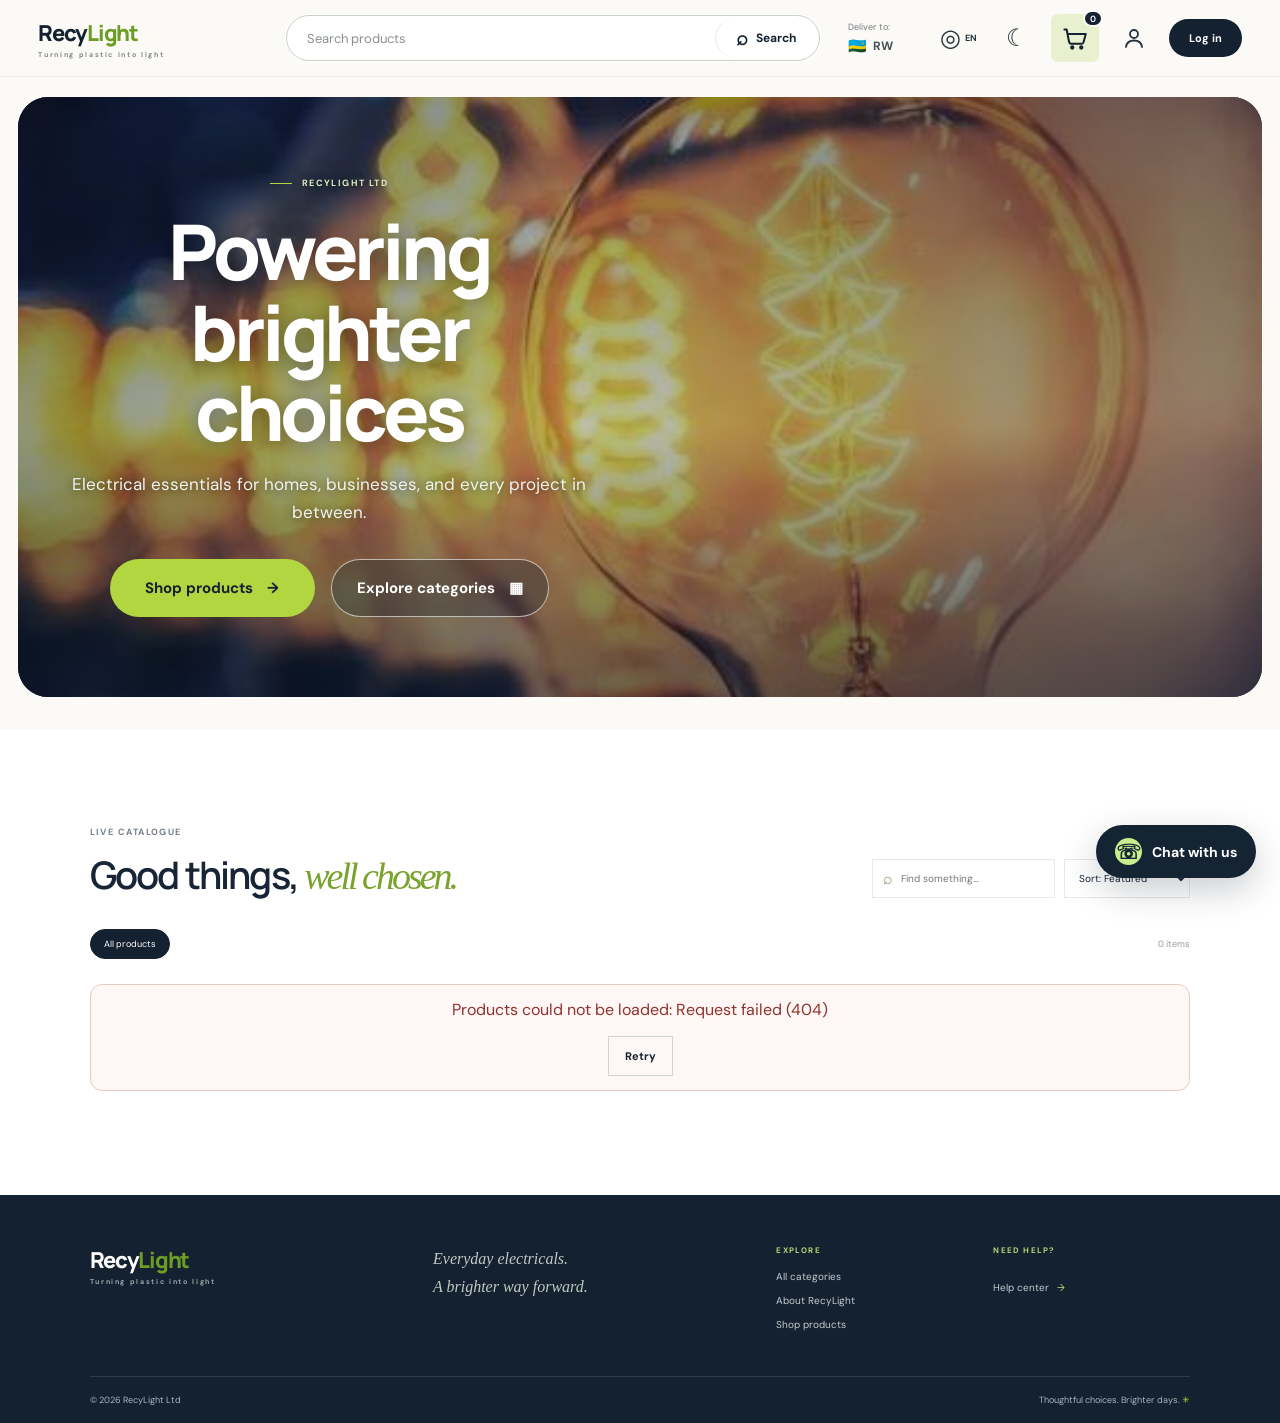
==== commit 1777736f: "Connect storefront to product and payment APIs Co-authored-by: Copilot <223556219+Copilot@users.nore" ====
--- a/outputs/recy-light/index.html
+++ b/outputs/recy-light/index.html
@@ -17,6 +17,7 @@
   <link rel="stylesheet" href="hero-fill.css">
   <link rel="stylesheet" href="hero-banner.css">
   <link rel="stylesheet" href="product-cards.css">
+  <link rel="stylesheet" href="catalog.css">
   <link rel="stylesheet" href="product-detail.css">
   <link rel="stylesheet" href="navbar.css">
   <link rel="stylesheet" href="dark-mode.css">
@@ -70,15 +71,16 @@
   <button class="pwa-update-button" id="pwa-update-button" type="button" hidden>Update RecyLight</button>
   <dialog class="ios-install-dialog" id="ios-install-dialog" aria-labelledby="ios-install-title"><h2 id="ios-install-title">Install RecyLight</h2><p>Tap the Share button <span class="ios-share-symbol" aria-label="Share">↑</span> in Safari, then choose <strong>Add to Home Screen</strong>.</p><button type="button" id="ios-install-close">Got it</button></dialog>
   <div class="toast" id="toast" role="status" aria-live="polite"></div>
-  <script src="products-data.js"></script>
   <script src="api.js?v=12"></script>
-  <script src="customer-api.js?v=4"></script>
-  <script src="app.js?v=11"></script><script type="module" src="account-auth.js?v=7"></script>
+  <script src="customer-api.js?v=6"></script>
+  <script src="app.js?v=12"></script>
+  <script src="catalog-api.js?v=1"></script>
+  <script type="module" src="account-auth.js?v=7"></script>
   <script src="hero-carousel.js"></script>
   <script src="navbar.js"></script>
   <script src="theme.js"></script>
   <script src="language.js"></script>
-  <script src="customer-chat.js"></script>
+  <script src="customer-chat.js?v=2"></script>
   <script src="pwa.js"></script>
 </body>
 </html>
--- a/outputs/recy-light/catalog.css
+++ b/outputs/recy-light/catalog.css
@@ -0,0 +1 @@
+.catalog-status{display:flex;align-items:center;justify-content:center;gap:12px;min-height:44px;margin:14px 0;color:#52616a;text-align:center}.catalog-status[hidden]{display:none}.catalog-status-error{flex-direction:column;padding:14px;border:1px solid #e8c8c3;border-radius:12px;background:#fff7f5;color:#8f332c}.catalog-status-error p{margin:0}.catalog-status-error button{margin-top:4px}.product-sku{display:block;margin:-7px 0 10px;color:#77827c;font-size:11px}.product-detail-copy .product-sku{margin:0 0 10px;font-size:13px}.product-image.image-fallback{display:grid;place-items:center;background:linear-gradient(135deg,#edf1e9,#e0e8dd)}.product-image.image-fallback::after{content:"Image unavailable";color:#718078;font-size:13px}.detail-status{margin:8px 0;color:#9a3931;font-size:13px}.dark-mode .catalog-status{color:#c4cec7}.dark-mode .catalog-status-error{border-color:#68403a;background:#342522;color:#f1c7c1}.dark-mode .product-sku{color:#aab5ae}
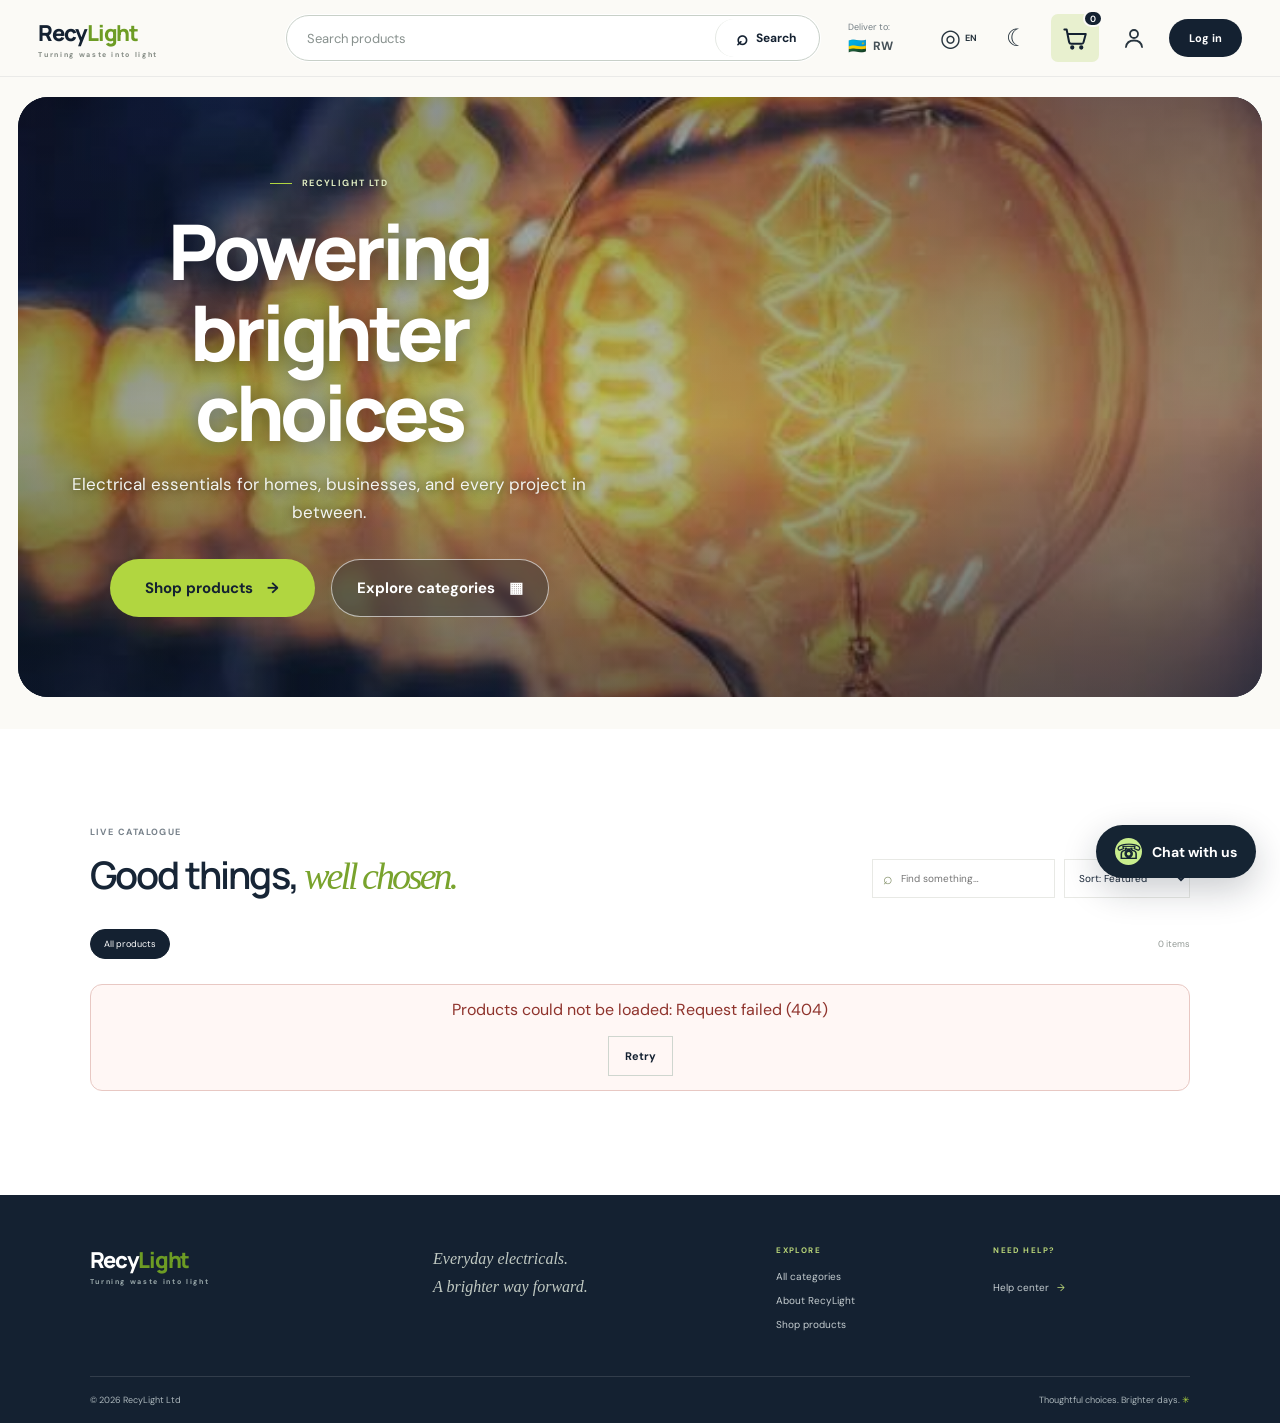
==== commit e58307f9: "Update tagline from 'Turning plastic into light' to 'Turning waste into light' - Update HTML title, " ====
--- a/outputs/recy-light/index.html
+++ b/outputs/recy-light/index.html
@@ -8,7 +8,7 @@
   <meta name="apple-mobile-web-app-capable" content="yes">
   <meta name="apple-mobile-web-app-status-bar-style" content="black-translucent">
   <meta name="apple-mobile-web-app-title" content="RecyLight">
-  <title>RecyLight Ltd — Turning plastic into light</title>
+  <title>RecyLight Ltd — Turning waste into light</title>
   <link rel="manifest" href="manifest.webmanifest">
   <link rel="apple-touch-icon" href="assets/icon-180.png">
   <link rel="preconnect" href="https://images.unsplash.com">
@@ -34,7 +34,7 @@
 <body>
   <header class="site-header">
     <div class="header-top">
-      <a class="brand" href="#home" aria-label="RecyLight Ltd home"><span>Recy<span class="brand-light">Light</span><small>Turning plastic into light</small></span></a>
+      <a class="brand" href="#home" aria-label="RecyLight Ltd home"><span>Recy<span class="brand-light">Light</span><small>Turning waste into light</small></span></a>
       <form class="nav-search" id="nav-search-form" role="search"><label class="visually-hidden" for="nav-search-input">Search products</label><input id="nav-search-input" type="search" placeholder="Search products"><button type="submit"><span aria-hidden="true">⌕</span> Search</button></form>
       <div class="header-tools"><div class="delivery-label"><small>Deliver to:</small><strong><span class="rwanda-flag" aria-hidden="true">🇷🇼</span> RW</strong></div><div class="language-picker"><button class="tool-button language-button" id="language-toggle" type="button" aria-label="Choose language" aria-expanded="false" aria-haspopup="true">◎ <span id="language-current">EN</span></button><div class="language-menu" id="language-menu" role="menu" aria-label="Choose language" hidden><button class="language-option" type="button" role="menuitemradio" data-language="en">English</button><button class="language-option" type="button" role="menuitemradio" data-language="rw">Kinyarwanda</button><button class="language-option" type="button" role="menuitemradio" data-language="sw">Swahili</button></div></div><button class="tool-button theme-toggle" id="theme-toggle" type="button" aria-label="Switch to dark mode" aria-pressed="false"><span aria-hidden="true">☾</span></button><button class="cart-button" id="cart-open" type="button" aria-label="Open cart"><svg viewBox="0 0 24 24" aria-hidden="true"><path d="M3 4h2l2.2 11.1a2 2 0 0 0 2 1.6h8.9a2 2 0 0 0 1.9-1.4L22 8H6M10 21a1 1 0 1 0 0-2 1 1 0 0 0 0 2Zm8 0a1 1 0 1 0 0-2 1 1 0 0 0 0 2Z"/></svg><span class="cart-count" id="cart-count" aria-label="Items in cart">0</span></button><button class="tool-button account-button" type="button" aria-label="Log in or create an account"><svg viewBox="0 0 24 24" aria-hidden="true"><circle cx="12" cy="8" r="4"/><path d="M4 21c.6-4.3 3.5-6.5 8-6.5s7.4 2.2 8 6.5"/></svg></button><button class="create-account" id="create-account-trigger" type="button">Create account</button>
       </div>
@@ -52,7 +52,7 @@
     </section>
     <section class="section shop-section" id="shop"><div class="section-heading"><div><span class="eyebrow">A FEW CUSTOMER FAVOURITES</span><h2>Good things, <em>well chosen.</em></h2></div><div class="shop-controls"><label class="search-box"><span>⌕</span><input id="search" type="search" placeholder="Find something…" aria-label="Search products"></label><select id="sort" aria-label="Sort products"><option value="featured">Sort: Featured</option><option value="low">Price: Low to high</option><option value="high">Price: High to low</option><option value="name">Name: A to Z</option></select></div></div><div class="filter-row" id="filters"><button class="filter-chip active" data-filter="All">All products</button><button class="filter-chip" data-filter="Lighting">Lighting</button><button class="filter-chip" data-filter="Electrical">Electrical</button><button class="filter-chip" data-filter="Accessories">Accessories</button><button class="filter-chip" data-filter="Tools">Tools</button><span id="result-count" class="result-count"></span></div><div class="product-grid" id="product-grid" aria-live="polite"></div><div class="empty-state" id="empty-state" hidden><span>⌕</span><h3>No matches just yet</h3><p>Try another search or browse all products.</p><button class="button button-outline" id="clear-filters">Clear filters</button></div></section>
   </main>
-  <footer class="site-footer" id="about"><div class="footer-main"><a class="brand brand-footer" href="#home"><span>Recy<span class="brand-light">Light</span><small>Turning plastic into light</small></span></a><p>Everyday electricals.<br>A brighter way forward.</p><div class="footer-links"><div><b>EXPLORE</b><a href="#shop" data-nav-category="All">All categories</a><a href="#about">About RecyLight</a><a href="#shop">Shop products</a></div><div><b>NEED HELP?</b><span id="footer-contact-details"></span><button class="footer-help-link" type="button" data-nav-action="help">Help center <span aria-hidden="true">→</span></button></div></div></div><div class="footer-bottom"><span>© <span id="year"></span> RecyLight Ltd</span><span>Thoughtful choices. Brighter days. <i>✳</i></span></div></footer>
+  <footer class="site-footer" id="about"><div class="footer-main"><a class="brand brand-footer" href="#home"><span>Recy<span class="brand-light">Light</span><small>Turning waste into light</small></span></a><p>Everyday electricals.<br>A brighter way forward.</p><div class="footer-links"><div><b>EXPLORE</b><a href="#shop" data-nav-category="All">All categories</a><a href="#about">About RecyLight</a><a href="#shop">Shop products</a></div><div><b>NEED HELP?</b><span id="footer-contact-details"></span><button class="footer-help-link" type="button" data-nav-action="help">Help center <span aria-hidden="true">→</span></button></div></div></div><div class="footer-bottom"><span>© <span id="year"></span> RecyLight Ltd</span><span>Thoughtful choices. Brighter days. <i>✳</i></span></div></footer>
   <div class="overlay" id="overlay" hidden></div>
   <aside class="cart-drawer" id="cart-drawer" aria-label="Shopping cart" aria-modal="true" role="dialog" hidden><div class="drawer-head"><div><span class="eyebrow">YOUR GOOD FINDS</span><h2>Your cart <span id="drawer-count">(0)</span></h2></div><button class="close-button" id="cart-close" aria-label="Close cart">×</button></div><div class="cart-items" id="cart-items"></div><div class="cart-empty" id="cart-empty"><span>◌</span><h3>Your cart is taking a breather.</h3><p>Add a few essentials and they’ll show up here.</p><button class="button button-outline" id="continue-shopping">Explore products</button></div><div class="cart-summary" id="cart-summary" hidden><div><span>Subtotal</span><b id="cart-total">RWF 0</b></div><small>Delivery and final prices are confirmed during order processing.</small><button class="button button-green checkout-open">Continue to checkout <span>→</span></button><button class="whatsapp-cart" id="whatsapp-cart" disabled title="Business WhatsApp number has not been configured">WhatsApp order <span>↗</span></button><p class="config-hint">WhatsApp ordering will be available when the business number is configured.</p></div></aside>
   <dialog class="product-detail-dialog" id="product-detail-dialog" aria-labelledby="detail-name"><button class="close-button product-detail-close" id="detail-close" type="button" aria-label="Close product details">×</button><div class="product-detail-layout"><img id="detail-image" alt=""><div class="product-detail-copy"><span class="product-category" id="detail-category"></span><h2 id="detail-name"></h2><strong class="product-detail-price" id="detail-price"></strong><p id="detail-description"></p><div class="product-stock" id="detail-stock"></div><div class="product-detail-actions"><button class="cart-icon-add" id="detail-add" type="button">Add to cart</button><button class="buy-now" id="detail-buy" type="button">Buy</button></div></div></div></dialog>
--- a/outputs/recy-light/styles.css
+++ b/outputs/recy-light/styles.css
@@ -2,4 +2,4 @@
 :root{--navy:#142131;--navy2:#1b2c3c;--green:#b1d640;--green2:#d3ed8b;--ink:#172536;--muted:#78818a;--paper:#fbfaf6;--line:#e8e9e5;--white:#fff;--serif:Georgia,'Times New Roman',serif}*{box-sizing:border-box}html{scroll-behavior:smooth}body{margin:0;background:var(--paper);color:var(--ink);font-family:'DM Sans',Arial,sans-serif}button,input,select,textarea{font:inherit}button,a{-webkit-tap-highlight-color:transparent}button{cursor:pointer}.announcement{height:32px;background:var(--navy);color:#d1d7d8;text-align:center;font-size:10px;letter-spacing:.09em;padding:9px 16px}.announcement span{color:var(--green);padding:0 8px}.site-header{height:82px;background:var(--paper);display:flex;align-items:center;padding:0 max(calc((100vw - 1240px)/2),5.4vw);gap:48px;border-bottom:1px solid rgba(20,33,49,.07);position:sticky;top:0;z-index:10}.brand{display:flex;gap:10px;align-items:center;color:var(--navy);text-decoration:none;font-family:Manrope,sans-serif;font-weight:800;font-size:22px;letter-spacing:-1.3px;white-space:nowrap}.brand-light{color:#6d9c24}.brand small{display:block;font-family:'DM Sans',sans-serif;font-size:7px;letter-spacing:1.65px;font-weight:700;color:#828982;margin-top:2px}.brand-mark{display:inline-grid;place-items:center;position:relative;width:38px;height:38px;border-radius:50%;background:var(--navy);color:var(--green);font-size:22px;letter-spacing:-2px}.brand-mark span{font-family:Arial;font-size:10px;position:absolute;top:2px;right:3px;color:#f3d345}.main-nav{display:flex;align-items:center;gap:36px;margin:auto;font-size:12px;font-weight:600}.main-nav a,.footer-links a{color:var(--ink);text-decoration:none;transition:color .2s}.main-nav a:hover,.footer-links a:hover{color:#689320}.header-actions{display:flex;align-items:center;gap:16px}.icon-button{background:none;border:0;color:var(--ink);font-size:29px;transform:rotate(-20deg);line-height:1}.cart-button{display:flex;gap:9px;align-items:center;border:1px solid #dfe2dc;background:transparent;border-radius:30px;padding:10px 15px;font-size:11px;font-weight:600;color:var(--ink)}.bag-icon{font-size:20px;line-height:12px}.cart-count{display:grid;place-items:center;background:var(--green);width:20px;height:20px;border-radius:50%;font-size:10px}.menu-toggle{display:none;background:none;border:0;font-size:23px;color:var(--navy)}.hero{min-height:580px;background:var(--navy);color:white;display:grid;grid-template-columns:1fr 1fr;position:relative;overflow:hidden;padding-left:max(calc((100vw - 1240px)/2),9vw)}.hero-copy{padding:105px 35px 70px 0;position:relative;z-index:1}.eyebrow{font-size:9px;letter-spacing:.16em;font-weight:700;color:#77818a}.hero .eyebrow{color:#bfd780;display:flex;gap:10px;align-items:center}.hero .eyebrow i{display:inline-block;width:22px;height:1px;background:var(--green)}h1,h2,h3,p{margin-top:0}.hero h1{font-family:Manrope,sans-serif;font-size:clamp(48px,6vw,76px);line-height:1.03;letter-spacing:-4.5px;margin:24px 0 20px;font-weight:600}.hero h1 em,.section-heading h2 em,.story-copy h2 em,.support-section h2 em{font-family:var(--serif);font-weight:400;color:var(--green);letter-spacing:-3px}.hero-copy>p{font-size:13px;color:#b5bec4;line-height:1.8;max-width:390px}.hero-actions{display:flex;align-items:center;gap:25px;margin-top:30px}.button{display:inline-flex;align-items:center;justify-content:center;gap:26px;border:0;text-decoration:none;padding:14px 18px;font-size:11px;font-weight:700;transition:transform .2s,background .2s}.button:hover{transform:translateY(-2px)}.button-green{background:var(--green);color:var(--navy)}.button-green:hover{background:#c1e254}.button-dark{background:var(--navy);color:white}.button-outline{border:1px solid #cfd6cf;background:transparent;color:var(--navy);padding:12px 16px}.text-link{color:inherit;text-decoration:none;font-weight:600;font-size:11px}.text-link span{padding-left:6px;color:#8dba36}.hero-note{display:flex;align-items:center;gap:12px;color:#aab5bc;font-size:10px;line-height:1.65;margin-top:55px}.hero-note b{color:white}.note-icon{width:31px;height:31px;display:grid;place-items:center;background:#2b3b49;color:var(--green);border-radius:50%;font-size:18px}.hero-visual{position:relative;min-height:580px;background:radial-gradient(ellipse at 50% 45%,#273a41 0%,#1a2b38 37%,#142131 72%);overflow:hidden}.sun-disc{position:absolute;top:99px;left:calc(50% - 145px);width:290px;height:290px;border-radius:50%;background:radial-gradient(circle at 40% 35%,#e4f0a6,#afce52 43%,#678339 100%);box-shadow:0 0 85px rgba(189,222,100,.2)}.orbit{position:absolute;border:1px solid rgba(226,238,205,.18);border-radius:50%;transform:rotate(-32deg)}.orbit-one{width:505px;height:275px;top:91px;left:calc(50% - 250px)}.orbit-two{width:390px;height:460px;top:42px;left:calc(50% - 195px);transform:rotate(41deg)}.hero-product{position:absolute;left:calc(50% - 53px);top:174px;width:106px;height:260px;filter:drop-shadow(0 20px 18px rgba(0,0,0,.3));z-index:2}.lamp-head{position:absolute;left:9px;top:0;width:88px;height:120px;background:linear-gradient(130deg,#fff7c5,#fff1a2 37%,#e6ad43 79%,#b57931);border-radius:52% 52% 44% 44% / 48% 48% 60% 60%;box-shadow:inset -10px -5px 20px #c98d2c,0 0 43px rgba(255,235,126,.55)}.lamp-head:after{content:"";position:absolute;left:20px;top:19px;width:23px;height:45px;border-radius:50%;background:rgba(255,255,255,.54);transform:rotate(25deg)}.lamp-neck{position:absolute;left:32px;top:109px;width:42px;height:56px;background:repeating-linear-gradient(to bottom,#c4c7bf 0 5px,#747b79 6px 9px);border-radius:5px}.lamp-base{position:absolute;left:23px;top:155px;width:60px;height:21px;background:linear-gradient(#79817f,#303b3b);border-radius:3px 3px 9px 9px}.lamp-glow{position:absolute;left:-50px;top:33px;width:205px;height:160px;background:radial-gradient(ellipse,rgba(255,227,116,.2),transparent 70%);z-index:-1}.visual-tag{position:absolute;color:#dce4d6;font-size:8px;letter-spacing:.18em;z-index:3}.tag-top{top:125px;right:12%;display:flex;align-items:center;gap:10px}.tag-top b{color:var(--green);font-size:16px}.tag-bottom{bottom:70px;left:11%;display:flex;gap:14px;align-items:center}.tag-bottom>span:first-child{color:#a6bd6a}.tag-bottom b{font-size:8px;font-weight:500}.tag-line{height:1px;width:47px;background:#72806e}.floating-leaf{position:absolute;right:14%;bottom:134px;color:var(--green);font-size:32px;transform:rotate(30deg)}.hero-side-label{position:absolute;right:20px;top:45%;writing-mode:vertical-rl;color:#82908f;font-size:8px;letter-spacing:.2em}.value-strip{display:grid;grid-template-columns:repeat(4,1fr);padding:30px max(calc((100vw - 1100px)/2),7vw);gap:25px;border-bottom:1px solid var(--line);background:#fff}.value-strip>div{display:grid;grid-template-columns:30px 1fr;column-gap:10px}.value-strip>div>span{grid-row:span 2;color:#95bc43;font-family:var(--serif);font-size:15px}.value-strip b{font-size:11px}.value-strip small{font-size:9px;color:var(--muted);margin-top:4px}.section{padding:90px max(calc((100vw - 1130px)/2),7vw)}.section-heading{display:flex;align-items:end;justify-content:space-between;margin-bottom:31px}.section-heading h2,.story-copy h2,.support-section h2{font-family:Manrope,sans-serif;font-size:38px;line-height:1.17;letter-spacing:-1.8px;margin:12px 0 0;font-weight:600}.section-heading h2 em,.story-copy h2 em,.support-section h2 em{color:#79a32d}.category-grid{display:grid;grid-template-columns:repeat(4,1fr);gap:14px}.category-card{position:relative;height:230px;border:0;text-align:left;padding:18px;overflow:hidden;color:var(--navy);display:flex;flex-direction:column;justify-content:flex-end;transition:transform .2s}.category-card:hover{transform:translateY(-4px)}.cat-lighting{background:#e8edcf}.cat-electrical{background:#dce8e7}.cat-accessories{background:#e8e4d9}.cat-tools{background:#e8ded4}.category-number{position:absolute;top:17px;left:18px;font-size:8px;letter-spacing:.12em;font-weight:700;opacity:.65}.category-art{position:absolute;top:25px;right:27px;font-family:var(--serif);font-size:83px;font-weight:400;opacity:.8;transform:rotate(-15deg)}.bulb-art{font-size:72px;color:#8baa39;right:32px;top:48px}.cat-electrical .category-art{color:#446668;font-size:100px;right:36px}.cat-accessories .category-art{color:#aa8d4e}.cat-tools .category-art{font-size:115px;color:#8c6b52;right:40px;top:35px}.category-title{font-family:Manrope,sans-serif;font-weight:700;font-size:17px;display:flex;justify-content:space-between;align-items:center}.category-title b{font-size:14px}.category-card small{font-size:10px;opacity:.68;margin-top:4px}.shop-section{background:#fff}.shop-controls{display:flex;gap:9px}.search-box{height:39px;border:1px solid var(--line);display:flex;align-items:center;padding:0 10px;gap:6px;color:#839069}.search-box input{border:0;outline:0;width:145px;font-size:10px;background:transparent;color:var(--ink)}.shop-controls select{border:1px solid var(--line);background:white;color:var(--ink);padding:0 10px;font-size:10px;max-width:160px}.filter-row{display:flex;gap:9px;align-items:center;margin-bottom:25px;flex-wrap:wrap}.filter-chip{border:1px solid #e2e6e0;background:transparent;border-radius:20px;padding:8px 13px;color:#69747c;font-size:9px}.filter-chip.active,.filter-chip:hover{background:var(--navy);color:#fff;border-color:var(--navy)}.result-count{margin-left:auto;font-size:9px;color:#929995}.product-grid{display:grid;grid-template-columns:repeat(4,1fr);gap:24px 16px}.product-card{min-width:0}.product-image{height:215px;position:relative;overflow:hidden;background:#f0f2ec;display:grid;place-items:center}.product-image img{width:100%;height:100%;object-fit:cover;transition:transform .4s}.product-card:hover .product-image img{transform:scale(1.04)}.product-badge{position:absolute;top:12px;left:12px;background:#dbe9b3;color:#3f5e20;padding:6px 8px;font-size:8px;font-weight:700;letter-spacing:.06em}.product-details{padding:14px 1px}.product-category{color:#8a9990;font-size:8px;letter-spacing:.13em;text-transform:uppercase}.product-title-row{display:flex;justify-content:space-between;align-items:flex-start;gap:4px;margin-top:7px}.product-title{font-size:13px;font-weight:600;margin:0;line-height:1.4}.stock-label{font-size:8px;color:#638c38;white-space:nowrap;padding-top:3px}.stock-label.out{color:#aa6560}.product-description{font-size:9px;line-height:1.5;color:#858e91;margin:6px 0 9px;min-height:27px}.product-price{font-size:12px;font-weight:700;color:var(--navy)}.product-price del{font-size:9px;color:#a2a7a4;font-weight:400;padding-left:4px}.product-actions{display:flex;gap:6px;margin-top:12px}.add-button{border:1px solid var(--navy);background:var(--navy);color:#fff;padding:9px 8px;font-size:9px;flex:1}.add-button:disabled{background:#a8afaa;border-color:#a8afaa;cursor:not-allowed}.wa-button{border:1px solid #dfe5dc;background:#fff;color:#647548;padding:9px;font-size:9px}.wa-button:disabled{opacity:.55;cursor:help}.catalog-note{font-size:9px;color:#939b97;margin-top:28px}.empty-state{text-align:center;padding:55px 10px}.empty-state>span{font-size:35px;color:#a0c15a}.empty-state h3{font-family:Manrope;font-size:20px;margin:8px}.empty-state p{font-size:11px;color:var(--muted)}.story-section{display:grid;grid-template-columns:1fr 1fr;min-height:475px;background:#f1f1e9}.story-art{position:relative;overflow:hidden;background:linear-gradient(145deg,#dce5c3,#aabb7a);min-height:420px}.story-orb{position:absolute;width:300px;height:300px;border-radius:50%;background:radial-gradient(circle at 35% 32%,#eff6d4,#aac15f 65%,#718b40);left:calc(50% - 150px);top:54px;box-shadow:0 22px 50px #6f805233}.story-orb:before,.story-orb:after{content:"";position:absolute;border:1px solid rgba(255,255,255,.4);border-radius:50%;width:440px;height:220px;left:-70px;top:40px;transform:rotate(37deg)}.story-orb:after{width:250px;height:410px;left:23px;top:-55px;transform:rotate(-24deg)}.story-stamp{position:absolute;right:16%;top:38%;background:#172b2b;color:#d5e8a3;width:83px;height:83px;border-radius:50%;display:grid;place-content:center;text-align:center;font-size:8px;letter-spacing:.1em;line-height:1.6;transform:rotate(11deg)}.story-caption{position:absolute;bottom:30px;left:10%;font-size:8px;letter-spacing:.19em;color:#47583c}.story-copy{padding:80px 10% 70px 13%}.story-copy h2{font-size:41px;margin:15px 0 20px}.story-copy p{max-width:375px;color:#6f797c;font-size:11px;line-height:1.8}.story-copy .text-link{display:inline-block;margin-top:12px}.support-section{position:relative;display:flex;align-items:center;justify-content:space-between;padding:66px max(calc((100vw - 1130px)/2),7vw);background:#e6edcf;overflow:hidden}.support-section h2{font-size:32px}.support-section h2 em{color:#6d9628}.support-section p{font-size:11px;color:#68746b;margin:12px 0 0}.support-spark{font-size:94px;position:absolute;right:35%;top:-20px;color:#d4e4ac}.support-section .button{z-index:1}.site-footer{background:var(--navy);color:white;padding:50px max(calc((100vw - 1130px)/2),7vw) 0}.footer-main{display:grid;grid-template-columns:1fr 1fr 1.3fr;gap:25px;padding-bottom:45px}.brand-footer{color:white;align-self:start}.brand-footer small{color:#9aa9ab}.footer-main>p{font-family:var(--serif);font-style:italic;color:#c0c9c2;font-size:16px;line-height:1.7}.footer-links{display:grid;grid-template-columns:1fr 1fr;gap:20px}.footer-links>div{display:flex;flex-direction:column;gap:11px}.footer-links b{font-size:8px;letter-spacing:.15em;color:#b9d578;margin-bottom:4px}.footer-links a{font-size:10px;color:#c5cdd0}.footer-bottom{border-top:1px solid #ffffff20;padding:17px 0;display:flex;justify-content:space-between;color:#abb6bb;font-size:9px}.footer-bottom i{color:var(--green);font-style:normal}.overlay{position:fixed;inset:0;background:rgba(8,17,24,.44);z-index:19}.cart-drawer{position:fixed;z-index:20;right:0;top:0;height:100dvh;width:min(430px,100vw);background:var(--paper);box-shadow:-12px 0 35px #07101b20;padding:28px;display:flex;flex-direction:column;overflow-y:auto}.drawer-head,.dialog-head{display:flex;justify-content:space-between;align-items:center;border-bottom:1px solid var(--line);padding-bottom:17px}.drawer-head h2,.dialog-head h2{font-family:Manrope;font-size:25px;margin:6px 0 0;letter-spacing:-1px}.drawer-head h2 span{font-size:12px;color:#87908b;font-family:'DM Sans';font-weight:400}.close-button{width:36px;height:36px;border-radius:50%;border:1px solid var(--line);background:transparent;color:var(--ink);font-size:23px;line-height:1}.cart-items{overflow-y:auto;flex:1}.cart-line{display:grid;grid-template-columns:72px 1fr auto;gap:12px;padding:17px 0;border-bottom:1px solid var(--line)}.cart-line img{width:72px;height:72px;object-fit:cover;background:#eef0e9}.cart-line h3{font-size:11px;margin:3px 0 6px}.cart-line p{font-size:10px;color:#737d7b;margin:0}.cart-line-right{text-align:right}.remove-item{border:0;background:transparent;color:#8a918d;font-size:9px;text-decoration:underline;padding:5px 0}.qty-control{display:flex;align-items:center;gap:9px;margin-top:10px}.qty-control button{width:23px;height:23px;border:1px solid var(--line);background:white;color:var(--ink)}.qty-control span{font-size:10px}.cart-empty{text-align:center;margin:auto 0;color:#6c7874}.cart-empty>span{font-size:40px;color:#a6c15e}.cart-empty h3{font-family:Manrope;font-size:16px;color:var(--ink);margin:12px 0 7px}.cart-empty p{font-size:10px;margin-bottom:18px}.cart-summary{border-top:1px solid var(--line);padding-top:17px}.cart-summary>div,.checkout-total{display:flex;justify-content:space-between;align-items:center;font-size:12px}.cart-summary>small{font-size:9px;color:#87908b;display:block;margin:8px 0 17px}.cart-summary .button{width:100%}.whatsapp-cart{width:100%;padding:12px;border:1px solid #cfd9c9;background:transparent;color:#526d43;margin-top:8px;font-size:10px}.whatsapp-cart:disabled{opacity:.65;cursor:help}.config-hint{font-size:9px;color:#87908b;text-align:center;margin:9px 0}.checkout-dialog{width:min(520px,calc(100% - 28px));max-height:90vh;border:0;padding:25px;background:var(--paper);color:var(--ink);box-shadow:0 20px 60px #0004}.checkout-dialog::backdrop{background:#091621a8}.checkout-disclaimer{font-size:10px;line-height:1.6;color:#7c8580;background:#f0f2e9;padding:10px 12px;margin:15px 0}.checkout-fields{display:grid;grid-template-columns:1fr 1fr;gap:12px}.checkout-fields label{font-size:9px;font-weight:700;display:flex;flex-direction:column;gap:6px}.checkout-fields label span{font-weight:400;color:#87908b}.checkout-fields label:nth-child(4),.checkout-fields label:nth-child(6){grid-column:span 2}.checkout-fields input,.checkout-fields select,.checkout-fields textarea{width:100%;border:1px solid #dfe3dc;padding:10px;font-size:10px;background:white;color:var(--ink);resize:vertical}.checkout-fields input:focus,.checkout-fields textarea:focus,.checkout-fields select:focus,.search-box:focus-within{outline:2px solid #a6cc54;outline-offset:1px}.checkout-total{border-top:1px solid var(--line);padding:15px 0;margin-top:16px}.submit-inquiry{width:100%}.form-feedback{font-size:10px;color:#547b31;line-height:1.6;margin:12px 0 0}.toast{position:fixed;bottom:24px;left:50%;transform:translate(-50%,15px);opacity:0;pointer-events:none;z-index:30;background:var(--navy);color:white;padding:12px 18px;font-size:11px;transition:all .2s}.toast.visible{transform:translate(-50%,0);opacity:1}[hidden]{display:none!important}
 @media(max-width:900px){.site-header{gap:20px;padding:0 5vw}.main-nav{gap:18px}.hero{padding-left:8vw}.hero-copy{padding-top:90px}.hero-visual{min-height:530px}.hero{min-height:530px}.product-grid{grid-template-columns:repeat(3,1fr)}.section{padding:70px 6vw}.value-strip{padding:26px 6vw;gap:14px}.category-grid{grid-template-columns:repeat(2,1fr)}.category-card{height:205px}.story-copy{padding:70px 8%}.support-section{padding:55px 6vw}.site-footer{padding:45px 6vw 0}}
 @media(max-width:620px){.announcement{font-size:8px;height:29px;padding:8px}.site-header{height:67px;padding:0 18px;gap:12px}.brand{font-size:19px;gap:7px}.brand-mark{width:33px;height:33px;font-size:19px}.brand small{font-size:6px}.menu-toggle{display:block;margin-left:auto;order:3}.main-nav{display:none;position:absolute;top:67px;left:0;right:0;background:var(--paper);padding:18px 22px;box-shadow:0 8px 14px #13203218;flex-direction:column;align-items:flex-start;gap:17px}.main-nav.open{display:flex}.header-actions{gap:7px}.icon-button{font-size:25px}.cart-button{padding:7px 9px;gap:5px;font-size:10px}.hero{grid-template-columns:1fr;padding:0;min-height:0}.hero-copy{padding:72px 25px 35px}.hero h1{font-size:56px;letter-spacing:-3.3px}.hero-copy>p{font-size:12px}.hero-note{margin-top:34px}.hero-visual{min-height:360px}.sun-disc{width:230px;height:230px;left:calc(50% - 115px);top:48px}.hero-product{top:94px;transform:scale(.83);transform-origin:top center}.orbit-one{top:50px}.orbit-two{top:8px}.tag-top{top:60px;right:8%}.tag-bottom{bottom:35px;left:8%}.hero-side-label{right:9px}.floating-leaf{bottom:80px;right:10%}.value-strip{grid-template-columns:1fr 1fr;padding:25px 20px;gap:22px 14px}.value-strip b{font-size:10px}.value-strip small{font-size:8px}.section{padding:60px 20px}.section-heading{align-items:flex-start;gap:20px;flex-direction:column;margin-bottom:24px}.section-heading h2{font-size:30px}.section-heading>.text-link{align-self:flex-end;margin-top:-8px}.category-grid{gap:9px}.category-card{height:175px;padding:13px}.category-number{top:12px;left:13px;font-size:7px}.category-art{font-size:60px;top:28px;right:20px}.bulb-art{font-size:58px}.cat-tools .category-art{font-size:85px}.category-title{font-size:14px}.category-card small{font-size:8px}.shop-controls{width:100%}.search-box{flex:1}.search-box input{width:100%;min-width:0}.shop-controls select{width:135px}.filter-row{gap:6px}.filter-chip{padding:7px 10px}.result-count{width:100%;text-align:right}.product-grid{grid-template-columns:repeat(2,minmax(0,1fr));gap:18px 10px}.product-image{height:auto;aspect-ratio:1/1}.product-title{font-size:11px}.stock-label{font-size:7px}.product-description{font-size:8px;min-height:36px}.product-actions{gap:4px}.add-button,.wa-button{font-size:8px;padding:9px 5px}.story-section{grid-template-columns:1fr}.story-art{min-height:315px}.story-orb{width:235px;height:235px;left:calc(50% - 117px);top:40px}.story-orb:before{width:350px;height:175px;left:-58px}.story-orb:after{height:320px;top:-40px}.story-copy{padding:50px 25px 60px}.story-copy h2{font-size:37px}.support-section{padding:45px 22px;align-items:flex-start;gap:20px;flex-direction:column}.support-section h2{font-size:28px}.support-spark{right:10%;top:-20px}.site-footer{padding:40px 22px 0}.footer-main{grid-template-columns:1fr 1fr;gap:24px}.footer-links{grid-column:span 2}.footer-bottom{gap:10px;flex-wrap:wrap;font-size:8px}.footer-bottom>span:nth-child(2){order:3;width:100%}.cart-drawer{padding:22px}.checkout-fields{grid-template-columns:1fr}.checkout-fields label:nth-child(4),.checkout-fields label:nth-child(6){grid-column:span 1}}
-@media(prefers-reduced-motion:reduce){*,*:before,*:after{scroll-behavior:auto!important;transition:none!important}}
+@media(max-width:480px){.checkout-dialog{width:min(440px,calc(100% - 20px));padding:18px}.checkout-dialog h2{font-size:20px}.checkout-fields{grid-template-columns:1fr;gap:10px}.checkout-fields input,.checkout-fields select,.checkout-fields textarea{padding:8px;font-size:9px}.checkout-disclaimer{margin:10px 0;padding:8px 10px;font-size:9px}.checkout-total{padding:10px 0;margin-top:12px}.submit-inquiry{padding:11px;font-size:11px}.form-feedback{font-size:9px}}@media(max-width:380px){.checkout-dialog{width:min(400px,calc(100% - 16px));padding:14px}.checkout-dialog h2{font-size:18px}.checkout-fields{grid-template-columns:1fr;gap:8px}.checkout-fields input,.checkout-fields select,.checkout-fields textarea{padding:7px;font-size:8.5px}.checkout-disclaimer{margin:8px 0;padding:7px 9px;font-size:8.5px}.checkout-total{padding:8px 0;margin-top:10px}.submit-inquiry{padding:10px;font-size:10px}}@media(prefers-reduced-motion:reduce){*,*:before,*:after{scroll-behavior:auto!important;transition:none!important}}
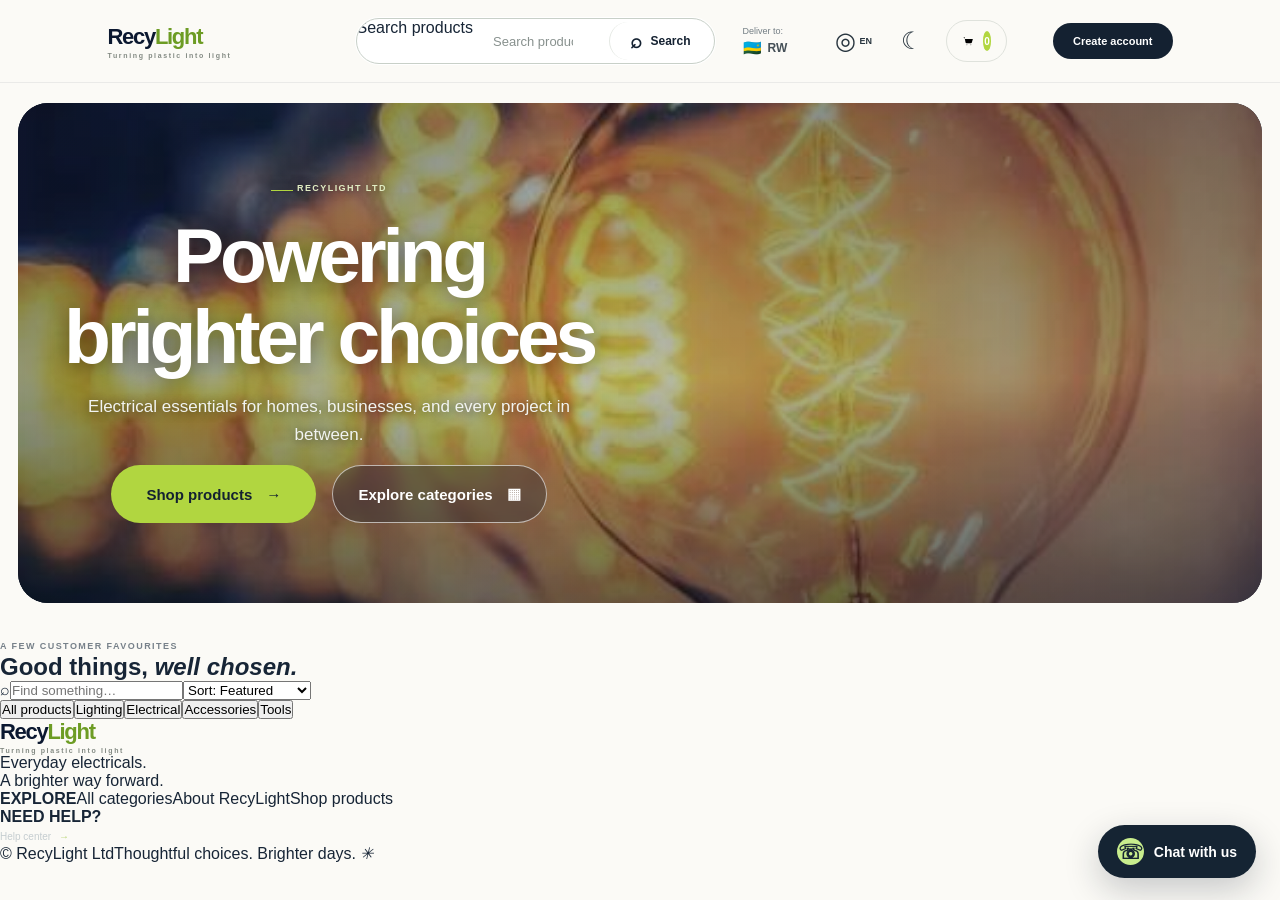
==== commit 16990f7d: "Use recycling logo for deployed app icon" ====
--- a/outputs/recy-light/index.html
+++ b/outputs/recy-light/index.html
@@ -8,8 +8,9 @@
   <meta name="apple-mobile-web-app-capable" content="yes">
   <meta name="apple-mobile-web-app-status-bar-style" content="black-translucent">
   <meta name="apple-mobile-web-app-title" content="RecyLight">
-  <title>RecyLight Ltd — Turning waste into light</title>
+  <title>RecyLight Ltd — Turning plastic into light</title>
   <link rel="manifest" href="manifest.webmanifest">
+  <link rel="icon" type="image/png" sizes="192x192" href="assets/icon-192.png">
   <link rel="apple-touch-icon" href="assets/icon-180.png">
   <link rel="preconnect" href="https://images.unsplash.com">
   <link rel="stylesheet" href="styles.css">
@@ -34,7 +35,7 @@
 <body>
   <header class="site-header">
     <div class="header-top">
-      <a class="brand" href="#home" aria-label="RecyLight Ltd home"><span>Recy<span class="brand-light">Light</span><small>Turning waste into light</small></span></a>
+      <a class="brand" href="#home" aria-label="RecyLight Ltd home"><span>Recy<span class="brand-light">Light</span><small>Turning plastic into light</small></span></a>
       <form class="nav-search" id="nav-search-form" role="search"><label class="visually-hidden" for="nav-search-input">Search products</label><input id="nav-search-input" type="search" placeholder="Search products"><button type="submit"><span aria-hidden="true">⌕</span> Search</button></form>
       <div class="header-tools"><div class="delivery-label"><small>Deliver to:</small><strong><span class="rwanda-flag" aria-hidden="true">🇷🇼</span> RW</strong></div><div class="language-picker"><button class="tool-button language-button" id="language-toggle" type="button" aria-label="Choose language" aria-expanded="false" aria-haspopup="true">◎ <span id="language-current">EN</span></button><div class="language-menu" id="language-menu" role="menu" aria-label="Choose language" hidden><button class="language-option" type="button" role="menuitemradio" data-language="en">English</button><button class="language-option" type="button" role="menuitemradio" data-language="rw">Kinyarwanda</button><button class="language-option" type="button" role="menuitemradio" data-language="sw">Swahili</button></div></div><button class="tool-button theme-toggle" id="theme-toggle" type="button" aria-label="Switch to dark mode" aria-pressed="false"><span aria-hidden="true">☾</span></button><button class="cart-button" id="cart-open" type="button" aria-label="Open cart"><svg viewBox="0 0 24 24" aria-hidden="true"><path d="M3 4h2l2.2 11.1a2 2 0 0 0 2 1.6h8.9a2 2 0 0 0 1.9-1.4L22 8H6M10 21a1 1 0 1 0 0-2 1 1 0 0 0 0 2Zm8 0a1 1 0 1 0 0-2 1 1 0 0 0 0 2Z"/></svg><span class="cart-count" id="cart-count" aria-label="Items in cart">0</span></button><button class="tool-button account-button" type="button" aria-label="Log in or create an account"><svg viewBox="0 0 24 24" aria-hidden="true"><circle cx="12" cy="8" r="4"/><path d="M4 21c.6-4.3 3.5-6.5 8-6.5s7.4 2.2 8 6.5"/></svg></button><button class="create-account" id="create-account-trigger" type="button">Create account</button>
       </div>
@@ -52,7 +53,7 @@
     </section>
     <section class="section shop-section" id="shop"><div class="section-heading"><div><span class="eyebrow">A FEW CUSTOMER FAVOURITES</span><h2>Good things, <em>well chosen.</em></h2></div><div class="shop-controls"><label class="search-box"><span>⌕</span><input id="search" type="search" placeholder="Find something…" aria-label="Search products"></label><select id="sort" aria-label="Sort products"><option value="featured">Sort: Featured</option><option value="low">Price: Low to high</option><option value="high">Price: High to low</option><option value="name">Name: A to Z</option></select></div></div><div class="filter-row" id="filters"><button class="filter-chip active" data-filter="All">All products</button><button class="filter-chip" data-filter="Lighting">Lighting</button><button class="filter-chip" data-filter="Electrical">Electrical</button><button class="filter-chip" data-filter="Accessories">Accessories</button><button class="filter-chip" data-filter="Tools">Tools</button><span id="result-count" class="result-count"></span></div><div class="product-grid" id="product-grid" aria-live="polite"></div><div class="empty-state" id="empty-state" hidden><span>⌕</span><h3>No matches just yet</h3><p>Try another search or browse all products.</p><button class="button button-outline" id="clear-filters">Clear filters</button></div></section>
   </main>
-  <footer class="site-footer" id="about"><div class="footer-main"><a class="brand brand-footer" href="#home"><span>Recy<span class="brand-light">Light</span><small>Turning waste into light</small></span></a><p>Everyday electricals.<br>A brighter way forward.</p><div class="footer-links"><div><b>EXPLORE</b><a href="#shop" data-nav-category="All">All categories</a><a href="#about">About RecyLight</a><a href="#shop">Shop products</a></div><div><b>NEED HELP?</b><span id="footer-contact-details"></span><button class="footer-help-link" type="button" data-nav-action="help">Help center <span aria-hidden="true">→</span></button></div></div></div><div class="footer-bottom"><span>© <span id="year"></span> RecyLight Ltd</span><span>Thoughtful choices. Brighter days. <i>✳</i></span></div></footer>
+  <footer class="site-footer" id="about"><div class="footer-main"><a class="brand brand-footer" href="#home"><span>Recy<span class="brand-light">Light</span><small>Turning plastic into light</small></span></a><p>Everyday electricals.<br>A brighter way forward.</p><div class="footer-links"><div><b>EXPLORE</b><a href="#shop" data-nav-category="All">All categories</a><a href="#about">About RecyLight</a><a href="#shop">Shop products</a></div><div><b>NEED HELP?</b><span id="footer-contact-details"></span><button class="footer-help-link" type="button" data-nav-action="help">Help center <span aria-hidden="true">→</span></button></div></div></div><div class="footer-bottom"><span>© <span id="year"></span> RecyLight Ltd</span><span>Thoughtful choices. Brighter days. <i>✳</i></span></div></footer>
   <div class="overlay" id="overlay" hidden></div>
   <aside class="cart-drawer" id="cart-drawer" aria-label="Shopping cart" aria-modal="true" role="dialog" hidden><div class="drawer-head"><div><span class="eyebrow">YOUR GOOD FINDS</span><h2>Your cart <span id="drawer-count">(0)</span></h2></div><button class="close-button" id="cart-close" aria-label="Close cart">×</button></div><div class="cart-items" id="cart-items"></div><div class="cart-empty" id="cart-empty"><span>◌</span><h3>Your cart is taking a breather.</h3><p>Add a few essentials and they’ll show up here.</p><button class="button button-outline" id="continue-shopping">Explore products</button></div><div class="cart-summary" id="cart-summary" hidden><div><span>Subtotal</span><b id="cart-total">RWF 0</b></div><small>Delivery and final prices are confirmed during order processing.</small><button class="button button-green checkout-open">Continue to checkout <span>→</span></button><button class="whatsapp-cart" id="whatsapp-cart" disabled title="Business WhatsApp number has not been configured">WhatsApp order <span>↗</span></button><p class="config-hint">WhatsApp ordering will be available when the business number is configured.</p></div></aside>
   <dialog class="product-detail-dialog" id="product-detail-dialog" aria-labelledby="detail-name"><button class="close-button product-detail-close" id="detail-close" type="button" aria-label="Close product details">×</button><div class="product-detail-layout"><img id="detail-image" alt=""><div class="product-detail-copy"><span class="product-category" id="detail-category"></span><h2 id="detail-name"></h2><strong class="product-detail-price" id="detail-price"></strong><p id="detail-description"></p><div class="product-stock" id="detail-stock"></div><div class="product-detail-actions"><button class="cart-icon-add" id="detail-add" type="button">Add to cart</button><button class="buy-now" id="detail-buy" type="button">Buy</button></div></div></div></dialog>
--- a/outputs/recy-light/styles.css
+++ b/outputs/recy-light/styles.css
@@ -1,5 +1,202 @@
-@import url('https://fonts.googleapis.com/css2?family=DM+Sans:wght@400;500;600;700&family=Manrope:wght@400;500;600;700;800&display=swap');
-:root{--navy:#142131;--navy2:#1b2c3c;--green:#b1d640;--green2:#d3ed8b;--ink:#172536;--muted:#78818a;--paper:#fbfaf6;--line:#e8e9e5;--white:#fff;--serif:Georgia,'Times New Roman',serif}*{box-sizing:border-box}html{scroll-behavior:smooth}body{margin:0;background:var(--paper);color:var(--ink);font-family:'DM Sans',Arial,sans-serif}button,input,select,textarea{font:inherit}button,a{-webkit-tap-highlight-color:transparent}button{cursor:pointer}.announcement{height:32px;background:var(--navy);color:#d1d7d8;text-align:center;font-size:10px;letter-spacing:.09em;padding:9px 16px}.announcement span{color:var(--green);padding:0 8px}.site-header{height:82px;background:var(--paper);display:flex;align-items:center;padding:0 max(calc((100vw - 1240px)/2),5.4vw);gap:48px;border-bottom:1px solid rgba(20,33,49,.07);position:sticky;top:0;z-index:10}.brand{display:flex;gap:10px;align-items:center;color:var(--navy);text-decoration:none;font-family:Manrope,sans-serif;font-weight:800;font-size:22px;letter-spacing:-1.3px;white-space:nowrap}.brand-light{color:#6d9c24}.brand small{display:block;font-family:'DM Sans',sans-serif;font-size:7px;letter-spacing:1.65px;font-weight:700;color:#828982;margin-top:2px}.brand-mark{display:inline-grid;place-items:center;position:relative;width:38px;height:38px;border-radius:50%;background:var(--navy);color:var(--green);font-size:22px;letter-spacing:-2px}.brand-mark span{font-family:Arial;font-size:10px;position:absolute;top:2px;right:3px;color:#f3d345}.main-nav{display:flex;align-items:center;gap:36px;margin:auto;font-size:12px;font-weight:600}.main-nav a,.footer-links a{color:var(--ink);text-decoration:none;transition:color .2s}.main-nav a:hover,.footer-links a:hover{color:#689320}.header-actions{display:flex;align-items:center;gap:16px}.icon-button{background:none;border:0;color:var(--ink);font-size:29px;transform:rotate(-20deg);line-height:1}.cart-button{display:flex;gap:9px;align-items:center;border:1px solid #dfe2dc;background:transparent;border-radius:30px;padding:10px 15px;font-size:11px;font-weight:600;color:var(--ink)}.bag-icon{font-size:20px;line-height:12px}.cart-count{display:grid;place-items:center;background:var(--green);width:20px;height:20px;border-radius:50%;font-size:10px}.menu-toggle{display:none;background:none;border:0;font-size:23px;color:var(--navy)}.hero{min-height:580px;background:var(--navy);color:white;display:grid;grid-template-columns:1fr 1fr;position:relative;overflow:hidden;padding-left:max(calc((100vw - 1240px)/2),9vw)}.hero-copy{padding:105px 35px 70px 0;position:relative;z-index:1}.eyebrow{font-size:9px;letter-spacing:.16em;font-weight:700;color:#77818a}.hero .eyebrow{color:#bfd780;display:flex;gap:10px;align-items:center}.hero .eyebrow i{display:inline-block;width:22px;height:1px;background:var(--green)}h1,h2,h3,p{margin-top:0}.hero h1{font-family:Manrope,sans-serif;font-size:clamp(48px,6vw,76px);line-height:1.03;letter-spacing:-4.5px;margin:24px 0 20px;font-weight:600}.hero h1 em,.section-heading h2 em,.story-copy h2 em,.support-section h2 em{font-family:var(--serif);font-weight:400;color:var(--green);letter-spacing:-3px}.hero-copy>p{font-size:13px;color:#b5bec4;line-height:1.8;max-width:390px}.hero-actions{display:flex;align-items:center;gap:25px;margin-top:30px}.button{display:inline-flex;align-items:center;justify-content:center;gap:26px;border:0;text-decoration:none;padding:14px 18px;font-size:11px;font-weight:700;transition:transform .2s,background .2s}.button:hover{transform:translateY(-2px)}.button-green{background:var(--green);color:var(--navy)}.button-green:hover{background:#c1e254}.button-dark{background:var(--navy);color:white}.button-outline{border:1px solid #cfd6cf;background:transparent;color:var(--navy);padding:12px 16px}.text-link{color:inherit;text-decoration:none;font-weight:600;font-size:11px}.text-link span{padding-left:6px;color:#8dba36}.hero-note{display:flex;align-items:center;gap:12px;color:#aab5bc;font-size:10px;line-height:1.65;margin-top:55px}.hero-note b{color:white}.note-icon{width:31px;height:31px;display:grid;place-items:center;background:#2b3b49;color:var(--green);border-radius:50%;font-size:18px}.hero-visual{position:relative;min-height:580px;background:radial-gradient(ellipse at 50% 45%,#273a41 0%,#1a2b38 37%,#142131 72%);overflow:hidden}.sun-disc{position:absolute;top:99px;left:calc(50% - 145px);width:290px;height:290px;border-radius:50%;background:radial-gradient(circle at 40% 35%,#e4f0a6,#afce52 43%,#678339 100%);box-shadow:0 0 85px rgba(189,222,100,.2)}.orbit{position:absolute;border:1px solid rgba(226,238,205,.18);border-radius:50%;transform:rotate(-32deg)}.orbit-one{width:505px;height:275px;top:91px;left:calc(50% - 250px)}.orbit-two{width:390px;height:460px;top:42px;left:calc(50% - 195px);transform:rotate(41deg)}.hero-product{position:absolute;left:calc(50% - 53px);top:174px;width:106px;height:260px;filter:drop-shadow(0 20px 18px rgba(0,0,0,.3));z-index:2}.lamp-head{position:absolute;left:9px;top:0;width:88px;height:120px;background:linear-gradient(130deg,#fff7c5,#fff1a2 37%,#e6ad43 79%,#b57931);border-radius:52% 52% 44% 44% / 48% 48% 60% 60%;box-shadow:inset -10px -5px 20px #c98d2c,0 0 43px rgba(255,235,126,.55)}.lamp-head:after{content:"";position:absolute;left:20px;top:19px;width:23px;height:45px;border-radius:50%;background:rgba(255,255,255,.54);transform:rotate(25deg)}.lamp-neck{position:absolute;left:32px;top:109px;width:42px;height:56px;background:repeating-linear-gradient(to bottom,#c4c7bf 0 5px,#747b79 6px 9px);border-radius:5px}.lamp-base{position:absolute;left:23px;top:155px;width:60px;height:21px;background:linear-gradient(#79817f,#303b3b);border-radius:3px 3px 9px 9px}.lamp-glow{position:absolute;left:-50px;top:33px;width:205px;height:160px;background:radial-gradient(ellipse,rgba(255,227,116,.2),transparent 70%);z-index:-1}.visual-tag{position:absolute;color:#dce4d6;font-size:8px;letter-spacing:.18em;z-index:3}.tag-top{top:125px;right:12%;display:flex;align-items:center;gap:10px}.tag-top b{color:var(--green);font-size:16px}.tag-bottom{bottom:70px;left:11%;display:flex;gap:14px;align-items:center}.tag-bottom>span:first-child{color:#a6bd6a}.tag-bottom b{font-size:8px;font-weight:500}.tag-line{height:1px;width:47px;background:#72806e}.floating-leaf{position:absolute;right:14%;bottom:134px;color:var(--green);font-size:32px;transform:rotate(30deg)}.hero-side-label{position:absolute;right:20px;top:45%;writing-mode:vertical-rl;color:#82908f;font-size:8px;letter-spacing:.2em}.value-strip{display:grid;grid-template-columns:repeat(4,1fr);padding:30px max(calc((100vw - 1100px)/2),7vw);gap:25px;border-bottom:1px solid var(--line);background:#fff}.value-strip>div{display:grid;grid-template-columns:30px 1fr;column-gap:10px}.value-strip>div>span{grid-row:span 2;color:#95bc43;font-family:var(--serif);font-size:15px}.value-strip b{font-size:11px}.value-strip small{font-size:9px;color:var(--muted);margin-top:4px}.section{padding:90px max(calc((100vw - 1130px)/2),7vw)}.section-heading{display:flex;align-items:end;justify-content:space-between;margin-bottom:31px}.section-heading h2,.story-copy h2,.support-section h2{font-family:Manrope,sans-serif;font-size:38px;line-height:1.17;letter-spacing:-1.8px;margin:12px 0 0;font-weight:600}.section-heading h2 em,.story-copy h2 em,.support-section h2 em{color:#79a32d}.category-grid{display:grid;grid-template-columns:repeat(4,1fr);gap:14px}.category-card{position:relative;height:230px;border:0;text-align:left;padding:18px;overflow:hidden;color:var(--navy);display:flex;flex-direction:column;justify-content:flex-end;transition:transform .2s}.category-card:hover{transform:translateY(-4px)}.cat-lighting{background:#e8edcf}.cat-electrical{background:#dce8e7}.cat-accessories{background:#e8e4d9}.cat-tools{background:#e8ded4}.category-number{position:absolute;top:17px;left:18px;font-size:8px;letter-spacing:.12em;font-weight:700;opacity:.65}.category-art{position:absolute;top:25px;right:27px;font-family:var(--serif);font-size:83px;font-weight:400;opacity:.8;transform:rotate(-15deg)}.bulb-art{font-size:72px;color:#8baa39;right:32px;top:48px}.cat-electrical .category-art{color:#446668;font-size:100px;right:36px}.cat-accessories .category-art{color:#aa8d4e}.cat-tools .category-art{font-size:115px;color:#8c6b52;right:40px;top:35px}.category-title{font-family:Manrope,sans-serif;font-weight:700;font-size:17px;display:flex;justify-content:space-between;align-items:center}.category-title b{font-size:14px}.category-card small{font-size:10px;opacity:.68;margin-top:4px}.shop-section{background:#fff}.shop-controls{display:flex;gap:9px}.search-box{height:39px;border:1px solid var(--line);display:flex;align-items:center;padding:0 10px;gap:6px;color:#839069}.search-box input{border:0;outline:0;width:145px;font-size:10px;background:transparent;color:var(--ink)}.shop-controls select{border:1px solid var(--line);background:white;color:var(--ink);padding:0 10px;font-size:10px;max-width:160px}.filter-row{display:flex;gap:9px;align-items:center;margin-bottom:25px;flex-wrap:wrap}.filter-chip{border:1px solid #e2e6e0;background:transparent;border-radius:20px;padding:8px 13px;color:#69747c;font-size:9px}.filter-chip.active,.filter-chip:hover{background:var(--navy);color:#fff;border-color:var(--navy)}.result-count{margin-left:auto;font-size:9px;color:#929995}.product-grid{display:grid;grid-template-columns:repeat(4,1fr);gap:24px 16px}.product-card{min-width:0}.product-image{height:215px;position:relative;overflow:hidden;background:#f0f2ec;display:grid;place-items:center}.product-image img{width:100%;height:100%;object-fit:cover;transition:transform .4s}.product-card:hover .product-image img{transform:scale(1.04)}.product-badge{position:absolute;top:12px;left:12px;background:#dbe9b3;color:#3f5e20;padding:6px 8px;font-size:8px;font-weight:700;letter-spacing:.06em}.product-details{padding:14px 1px}.product-category{color:#8a9990;font-size:8px;letter-spacing:.13em;text-transform:uppercase}.product-title-row{display:flex;justify-content:space-between;align-items:flex-start;gap:4px;margin-top:7px}.product-title{font-size:13px;font-weight:600;margin:0;line-height:1.4}.stock-label{font-size:8px;color:#638c38;white-space:nowrap;padding-top:3px}.stock-label.out{color:#aa6560}.product-description{font-size:9px;line-height:1.5;color:#858e91;margin:6px 0 9px;min-height:27px}.product-price{font-size:12px;font-weight:700;color:var(--navy)}.product-price del{font-size:9px;color:#a2a7a4;font-weight:400;padding-left:4px}.product-actions{display:flex;gap:6px;margin-top:12px}.add-button{border:1px solid var(--navy);background:var(--navy);color:#fff;padding:9px 8px;font-size:9px;flex:1}.add-button:disabled{background:#a8afaa;border-color:#a8afaa;cursor:not-allowed}.wa-button{border:1px solid #dfe5dc;background:#fff;color:#647548;padding:9px;font-size:9px}.wa-button:disabled{opacity:.55;cursor:help}.catalog-note{font-size:9px;color:#939b97;margin-top:28px}.empty-state{text-align:center;padding:55px 10px}.empty-state>span{font-size:35px;color:#a0c15a}.empty-state h3{font-family:Manrope;font-size:20px;margin:8px}.empty-state p{font-size:11px;color:var(--muted)}.story-section{display:grid;grid-template-columns:1fr 1fr;min-height:475px;background:#f1f1e9}.story-art{position:relative;overflow:hidden;background:linear-gradient(145deg,#dce5c3,#aabb7a);min-height:420px}.story-orb{position:absolute;width:300px;height:300px;border-radius:50%;background:radial-gradient(circle at 35% 32%,#eff6d4,#aac15f 65%,#718b40);left:calc(50% - 150px);top:54px;box-shadow:0 22px 50px #6f805233}.story-orb:before,.story-orb:after{content:"";position:absolute;border:1px solid rgba(255,255,255,.4);border-radius:50%;width:440px;height:220px;left:-70px;top:40px;transform:rotate(37deg)}.story-orb:after{width:250px;height:410px;left:23px;top:-55px;transform:rotate(-24deg)}.story-stamp{position:absolute;right:16%;top:38%;background:#172b2b;color:#d5e8a3;width:83px;height:83px;border-radius:50%;display:grid;place-content:center;text-align:center;font-size:8px;letter-spacing:.1em;line-height:1.6;transform:rotate(11deg)}.story-caption{position:absolute;bottom:30px;left:10%;font-size:8px;letter-spacing:.19em;color:#47583c}.story-copy{padding:80px 10% 70px 13%}.story-copy h2{font-size:41px;margin:15px 0 20px}.story-copy p{max-width:375px;color:#6f797c;font-size:11px;line-height:1.8}.story-copy .text-link{display:inline-block;margin-top:12px}.support-section{position:relative;display:flex;align-items:center;justify-content:space-between;padding:66px max(calc((100vw - 1130px)/2),7vw);background:#e6edcf;overflow:hidden}.support-section h2{font-size:32px}.support-section h2 em{color:#6d9628}.support-section p{font-size:11px;color:#68746b;margin:12px 0 0}.support-spark{font-size:94px;position:absolute;right:35%;top:-20px;color:#d4e4ac}.support-section .button{z-index:1}.site-footer{background:var(--navy);color:white;padding:50px max(calc((100vw - 1130px)/2),7vw) 0}.footer-main{display:grid;grid-template-columns:1fr 1fr 1.3fr;gap:25px;padding-bottom:45px}.brand-footer{color:white;align-self:start}.brand-footer small{color:#9aa9ab}.footer-main>p{font-family:var(--serif);font-style:italic;color:#c0c9c2;font-size:16px;line-height:1.7}.footer-links{display:grid;grid-template-columns:1fr 1fr;gap:20px}.footer-links>div{display:flex;flex-direction:column;gap:11px}.footer-links b{font-size:8px;letter-spacing:.15em;color:#b9d578;margin-bottom:4px}.footer-links a{font-size:10px;color:#c5cdd0}.footer-bottom{border-top:1px solid #ffffff20;padding:17px 0;display:flex;justify-content:space-between;color:#abb6bb;font-size:9px}.footer-bottom i{color:var(--green);font-style:normal}.overlay{position:fixed;inset:0;background:rgba(8,17,24,.44);z-index:19}.cart-drawer{position:fixed;z-index:20;right:0;top:0;height:100dvh;width:min(430px,100vw);background:var(--paper);box-shadow:-12px 0 35px #07101b20;padding:28px;display:flex;flex-direction:column;overflow-y:auto}.drawer-head,.dialog-head{display:flex;justify-content:space-between;align-items:center;border-bottom:1px solid var(--line);padding-bottom:17px}.drawer-head h2,.dialog-head h2{font-family:Manrope;font-size:25px;margin:6px 0 0;letter-spacing:-1px}.drawer-head h2 span{font-size:12px;color:#87908b;font-family:'DM Sans';font-weight:400}.close-button{width:36px;height:36px;border-radius:50%;border:1px solid var(--line);background:transparent;color:var(--ink);font-size:23px;line-height:1}.cart-items{overflow-y:auto;flex:1}.cart-line{display:grid;grid-template-columns:72px 1fr auto;gap:12px;padding:17px 0;border-bottom:1px solid var(--line)}.cart-line img{width:72px;height:72px;object-fit:cover;background:#eef0e9}.cart-line h3{font-size:11px;margin:3px 0 6px}.cart-line p{font-size:10px;color:#737d7b;margin:0}.cart-line-right{text-align:right}.remove-item{border:0;background:transparent;color:#8a918d;font-size:9px;text-decoration:underline;padding:5px 0}.qty-control{display:flex;align-items:center;gap:9px;margin-top:10px}.qty-control button{width:23px;height:23px;border:1px solid var(--line);background:white;color:var(--ink)}.qty-control span{font-size:10px}.cart-empty{text-align:center;margin:auto 0;color:#6c7874}.cart-empty>span{font-size:40px;color:#a6c15e}.cart-empty h3{font-family:Manrope;font-size:16px;color:var(--ink);margin:12px 0 7px}.cart-empty p{font-size:10px;margin-bottom:18px}.cart-summary{border-top:1px solid var(--line);padding-top:17px}.cart-summary>div,.checkout-total{display:flex;justify-content:space-between;align-items:center;font-size:12px}.cart-summary>small{font-size:9px;color:#87908b;display:block;margin:8px 0 17px}.cart-summary .button{width:100%}.whatsapp-cart{width:100%;padding:12px;border:1px solid #cfd9c9;background:transparent;color:#526d43;margin-top:8px;font-size:10px}.whatsapp-cart:disabled{opacity:.65;cursor:help}.config-hint{font-size:9px;color:#87908b;text-align:center;margin:9px 0}.checkout-dialog{width:min(520px,calc(100% - 28px));max-height:90vh;border:0;padding:25px;background:var(--paper);color:var(--ink);box-shadow:0 20px 60px #0004}.checkout-dialog::backdrop{background:#091621a8}.checkout-disclaimer{font-size:10px;line-height:1.6;color:#7c8580;background:#f0f2e9;padding:10px 12px;margin:15px 0}.checkout-fields{display:grid;grid-template-columns:1fr 1fr;gap:12px}.checkout-fields label{font-size:9px;font-weight:700;display:flex;flex-direction:column;gap:6px}.checkout-fields label span{font-weight:400;color:#87908b}.checkout-fields label:nth-child(4),.checkout-fields label:nth-child(6){grid-column:span 2}.checkout-fields input,.checkout-fields select,.checkout-fields textarea{width:100%;border:1px solid #dfe3dc;padding:10px;font-size:10px;background:white;color:var(--ink);resize:vertical}.checkout-fields input:focus,.checkout-fields textarea:focus,.checkout-fields select:focus,.search-box:focus-within{outline:2px solid #a6cc54;outline-offset:1px}.checkout-total{border-top:1px solid var(--line);padding:15px 0;margin-top:16px}.submit-inquiry{width:100%}.form-feedback{font-size:10px;color:#547b31;line-height:1.6;margin:12px 0 0}.toast{position:fixed;bottom:24px;left:50%;transform:translate(-50%,15px);opacity:0;pointer-events:none;z-index:30;background:var(--navy);color:white;padding:12px 18px;font-size:11px;transition:all .2s}.toast.visible{transform:translate(-50%,0);opacity:1}[hidden]{display:none!important}
-@media(max-width:900px){.site-header{gap:20px;padding:0 5vw}.main-nav{gap:18px}.hero{padding-left:8vw}.hero-copy{padding-top:90px}.hero-visual{min-height:530px}.hero{min-height:530px}.product-grid{grid-template-columns:repeat(3,1fr)}.section{padding:70px 6vw}.value-strip{padding:26px 6vw;gap:14px}.category-grid{grid-template-columns:repeat(2,1fr)}.category-card{height:205px}.story-copy{padding:70px 8%}.support-section{padding:55px 6vw}.site-footer{padding:45px 6vw 0}}
-@media(max-width:620px){.announcement{font-size:8px;height:29px;padding:8px}.site-header{height:67px;padding:0 18px;gap:12px}.brand{font-size:19px;gap:7px}.brand-mark{width:33px;height:33px;font-size:19px}.brand small{font-size:6px}.menu-toggle{display:block;margin-left:auto;order:3}.main-nav{display:none;position:absolute;top:67px;left:0;right:0;background:var(--paper);padding:18px 22px;box-shadow:0 8px 14px #13203218;flex-direction:column;align-items:flex-start;gap:17px}.main-nav.open{display:flex}.header-actions{gap:7px}.icon-button{font-size:25px}.cart-button{padding:7px 9px;gap:5px;font-size:10px}.hero{grid-template-columns:1fr;padding:0;min-height:0}.hero-copy{padding:72px 25px 35px}.hero h1{font-size:56px;letter-spacing:-3.3px}.hero-copy>p{font-size:12px}.hero-note{margin-top:34px}.hero-visual{min-height:360px}.sun-disc{width:230px;height:230px;left:calc(50% - 115px);top:48px}.hero-product{top:94px;transform:scale(.83);transform-origin:top center}.orbit-one{top:50px}.orbit-two{top:8px}.tag-top{top:60px;right:8%}.tag-bottom{bottom:35px;left:8%}.hero-side-label{right:9px}.floating-leaf{bottom:80px;right:10%}.value-strip{grid-template-columns:1fr 1fr;padding:25px 20px;gap:22px 14px}.value-strip b{font-size:10px}.value-strip small{font-size:8px}.section{padding:60px 20px}.section-heading{align-items:flex-start;gap:20px;flex-direction:column;margin-bottom:24px}.section-heading h2{font-size:30px}.section-heading>.text-link{align-self:flex-end;margin-top:-8px}.category-grid{gap:9px}.category-card{height:175px;padding:13px}.category-number{top:12px;left:13px;font-size:7px}.category-art{font-size:60px;top:28px;right:20px}.bulb-art{font-size:58px}.cat-tools .category-art{font-size:85px}.category-title{font-size:14px}.category-card small{font-size:8px}.shop-controls{width:100%}.search-box{flex:1}.search-box input{width:100%;min-width:0}.shop-controls select{width:135px}.filter-row{gap:6px}.filter-chip{padding:7px 10px}.result-count{width:100%;text-align:right}.product-grid{grid-template-columns:repeat(2,minmax(0,1fr));gap:18px 10px}.product-image{height:auto;aspect-ratio:1/1}.product-title{font-size:11px}.stock-label{font-size:7px}.product-description{font-size:8px;min-height:36px}.product-actions{gap:4px}.add-button,.wa-button{font-size:8px;padding:9px 5px}.story-section{grid-template-columns:1fr}.story-art{min-height:315px}.story-orb{width:235px;height:235px;left:calc(50% - 117px);top:40px}.story-orb:before{width:350px;height:175px;left:-58px}.story-orb:after{height:320px;top:-40px}.story-copy{padding:50px 25px 60px}.story-copy h2{font-size:37px}.support-section{padding:45px 22px;align-items:flex-start;gap:20px;flex-direction:column}.support-section h2{font-size:28px}.support-spark{right:10%;top:-20px}.site-footer{padding:40px 22px 0}.footer-main{grid-template-columns:1fr 1fr;gap:24px}.footer-links{grid-column:span 2}.footer-bottom{gap:10px;flex-wrap:wrap;font-size:8px}.footer-bottom>span:nth-child(2){order:3;width:100%}.cart-drawer{padding:22px}.checkout-fields{grid-template-columns:1fr}.checkout-fields label:nth-child(4),.checkout-fields label:nth-child(6){grid-column:span 1}}
-@media(max-width:480px){.checkout-dialog{width:min(440px,calc(100% - 20px));padding:18px}.checkout-dialog h2{font-size:20px}.checkout-fields{grid-template-columns:1fr;gap:10px}.checkout-fields input,.checkout-fields select,.checkout-fields textarea{padding:8px;font-size:9px}.checkout-disclaimer{margin:10px 0;padding:8px 10px;font-size:9px}.checkout-total{padding:10px 0;margin-top:12px}.submit-inquiry{padding:11px;font-size:11px}.form-feedback{font-size:9px}}@media(max-width:380px){.checkout-dialog{width:min(400px,calc(100% - 16px));padding:14px}.checkout-dialog h2{font-size:18px}.checkout-fields{grid-template-columns:1fr;gap:8px}.checkout-fields input,.checkout-fields select,.checkout-fields textarea{padding:7px;font-size:8.5px}.checkout-disclaimer{margin:8px 0;padding:7px 9px;font-size:8.5px}.checkout-total{padding:8px 0;margin-top:10px}.submit-inquiry{padding:10px;font-size:10px}}@media(prefers-reduced-motion:reduce){*,*:before,*:after{scroll-behavior:auto!important;transition:none!important}}
+/* ==========================================================================
+   RecyLight Storefront Styles
+   Dependency-free, dependency-free CSS
+   ========================================================================== */
+
+:root {
+  --navy: #0B1830;
+  --navy2: #1b2c3c;
+  --green: #b1d640;
+  --green2: #d3ed8b;
+  --ink: #172536;
+  --muted: #78818a;
+  --paper: #fbfaf6;
+  --line: #e8e9e5;
+  --white: #fff;
+  --serif: Georgia, 'Times New Roman', serif;
+}
+
+* { box-sizing: border-box; margin: 0; padding: 0; }
+html { scroll-behavior: smooth; }
+body { margin: 0; background: var(--paper); color: var(--ink); font-family: 'DM Sans', Arial, sans-serif; }
+
+a { color: var(--ink); text-decoration: none; }
+button { cursor: pointer; font-family: inherit; }
+
+/* Header */
+.site-header {
+  position: sticky; top: 0; z-index: 100;
+  background: var(--paper);
+  border-bottom: 1px solid rgba(20, 33, 49, 0.07);
+}
+.header-top {
+  display: flex; align-items: center; justify-content: space-between;
+  padding: 0 max(calc((100vw - 1240px) / 2), 5.4vw); gap: 48px; height: 82px;
+}
+.brand {
+  display: flex; gap: 10px; align-items: center;
+  color: var(--navy); text-decoration: none;
+  font-family: Manrope, sans-serif; font-weight: 800; font-size: 22px;
+  letter-spacing: -1.3px; white-space: nowrap;
+}
+.brand-light { color: #6d9c24; }
+.brand small {
+  display: block; font-family: 'DM Sans', sans-serif;
+  font-size: 7px; letter-spacing: 1.65px; font-weight: 700;
+  color: #828982; margin-top: 2px;
+}
+.brand-mark {
+  display: inline-grid; place-items: center;
+  width: 38px; height: 38px;
+  border-radius: 50%; background: var(--navy);
+  color: var(--green); font-size: 22px;
+  letter-spacing: -2px;
+}
+.brand-mark span {
+  font-family: Arial; font-size: 10px;
+  position: absolute; top: 2px; right: 3px;
+  color: #f3d345;
+}
+.header-actions {
+  display: flex; align-items: center; gap: 16px;
+}
+.tool-button {
+  background: transparent; border: 0;
+  color: #27343e;
+  display: flex; align-items: center; justify-content: center;
+  gap: 4px; padding: 6px;
+  font-size: 24px; line-height: 1;
+}
+.account-button { font-size: 25px; }
+.create-account {
+  border: 0; border-radius: 25px;
+  background: #142131; color: white;
+  padding: 12px 20px; font-size: 11px;
+  font-weight: 700; white-space: nowrap;
+}
+.create-account:hover { background: #27394a; }
+
+/* Main Navigation */
+.main-nav {
+  min-height: 45px; width: 100%;
+  margin: 0; border-top: 1px solid #eceee9;
+  display: flex; align-items: center;
+  justify-content: space-between; gap: 20px;
+  font-size: 11px;
+}
+.main-nav a, .main-nav button {
+  font: inherit; font-weight: 500;
+  color: #39454d; text-decoration: none;
+  white-space: nowrap; border: 0;
+  background: none; padding: 12px 0;
+  cursor: pointer;
+}
+.main-nav a:hover, .main-nav button:hover { color: #679321; }
+.menu-toggle { display: none; }
+
+/* Cart Button */
+.cart-button {
+  display: flex; gap: 9px; align-items: center;
+  border: 1px solid #dfe2dc;
+  background: transparent; border-radius: 30px;
+  padding: 10px 15px; font-size: 11px;
+  font-weight: 600; color: var(--ink);
+}
+.bag-icon { font-size: 20px; line-height: 12px; }
+.cart-count {
+  display: grid; place-items: center;
+  width: 20px; height: 20px;
+  border-radius: 50%;
+  background: var(--green); color: #fff;
+  font-size: 10px;
+}
+
+/* Hero Section */
+.hero {
+  min-height: 580px;
+  background: var(--navy);
+  color: white;
+  display: grid;
+  grid-template-columns: 1fr 1fr;
+  position: relative;
+  overflow: hidden;
+  padding-left: max(calc((100vw - 1240px) / 2), 9vw);
+}
+.hero-copy {
+  padding: 105px 35px 70px 0;
+  position: relative; z-index: 1;
+}
+.eyebrow {
+  font-size: 9px; letter-spacing: 0.16em;
+  font-weight: 700; color: #77818a;
+}
+.hero .eyebrow { color: #bfd780; }
+.hero .eyebrow i {
+  display: inline-block;
+  width: 22px; height: 1px;
+  background: var(--green);
+}
+h1, h2, h3, p { margin-top: 0; }
+.hero h1 {
+  font-family: Manrope, sans-serif;
+  font-size: clamp(48px, 6vw, 76px);
+  line-height: 1.03;
+  letter-spacing: -4.5px;
+  margin: 24px 0 20px;
+  font-weight: 600;
+}
+.hero-copy > p {
+  font-size: 13px;
+  color: #b5bec4;
+  line-height: 1.8;
+  max-width: 390px;
+}
+.hero-actions {
+  display: flex; align-items: center;
+  gap: 25px; margin-top: 30px;
+}
+.button {
+  display: inline-flex;
+  align-items: center; justify-content: center;
+  gap: 26px;
+  border: 0;
+  text-decoration: none;
+  padding: 14px 18px;
+  font-size: 11px;
+  font-weight: 700;
+  transition: transform 0.2s, background 0.2s;
+}
+.button:hover { transform: translateY(-2px); }
+.button-green {
+  background: var(--green);
+  color: var(--navy);
+}
+.button-green:hover { background: #c1e254; }
+.hero-visual {
+  position: relative;
+  height: 100%;
+}
+.hero-visual img {
+  width: 100%;
+  height: 100%;
+  object-fit: cover;
+  border-radius: var(--radius-xl);
+  box-shadow: var(--shadow-xl);
+}
+
+/* Sections */
+.section { padding: var(--space-3xl) 0; }
+.section-header {
+  text-align: center;
+  margin-bottom: var(--space-3xl);
+}
+.section-header h2 {
+  font-size: 2rem;
+  margin-bottom: 0.75rem;
+}
+.section-header p {
+  color: var(--muted);
+  font-size: 1.1rem;
+  max-width: 600px;
+  margin: 0 auto;
+}
--- a/outputs/recy-light/hero.css
+++ b/outputs/recy-light/hero.css
@@ -1 +1 @@
-.hero-visual{background:#142131}.hero-photo-stage{position:absolute;inset:48px 50px 72px;overflow:hidden;background:#25323b;box-shadow:0 20px 50px #0003}.hero-photo{position:absolute;inset:0;width:100%;height:100%;object-fit:cover;opacity:0;transform:scale(1.06);transition:opacity .9s ease,transform 6s ease;pointer-events:none}.hero-photo.active{opacity:1;transform:scale(1)}.photo-shade{position:absolute;inset:0;background:linear-gradient(180deg,#0b16251a 45%,#0b1625a6 100%);pointer-events:none}.tag-top,.tag-bottom{z-index:2}.tag-top{top:68px;right:70px;text-shadow:0 1px 6px #0008}.tag-bottom{bottom:34px;left:50px}.carousel-controls{position:absolute;right:50px;bottom:27px;display:flex;align-items:center;gap:8px;z-index:3}.carousel-arrow,.carousel-pause{width:30px;height:30px;border:1px solid #ffffff70;background:#1421319c;color:white;border-radius:50%;display:grid;place-items:center;font-size:14px}.carousel-arrow:hover,.carousel-pause:hover,.carousel-dot:hover{background:#b1d640;color:#142131}.carousel-dots{display:flex;gap:6px;padding:0 2px}.carousel-dot{width:7px;height:7px;border:0;border-radius:50%;padding:0;background:#ffffff8a}.carousel-dot.active{background:#b1d640;transform:scale(1.25)}.hero-side-label{z-index:2}@media(max-width:620px){.hero-visual{min-height:340px}.hero-photo-stage{inset:22px 23px 62px}.tag-top{top:38px;right:36px}.tag-bottom{left:23px;bottom:24px}.carousel-controls{right:23px;bottom:17px;gap:5px}.carousel-arrow,.carousel-pause{width:27px;height:27px}.hero-side-label{right:5px}}@media(prefers-reduced-motion:reduce){.hero-photo{transition:opacity .15s linear,transform .15s linear}}
+.hero-visual{background:#142131}.hero-photo-stage{position:absolute;inset:48px 50px 72px;overflow:hidden;background:#25323b;box-shadow:0 20px 50px #0003}.hero-photo{position:absolute;inset:0;width:100%;height:100%;object-fit:cover;opacity:0;transform:scale(1.06);transition:opacity .9s ease,transform 6s ease;pointer-events:none}.hero-photo.active{opacity:1;transform:scale(1)}.photo-shade{position:absolute;inset:0;background:linear-gradient(180deg,#0b16251a 45%,#0b1625a6 100%);pointer-events:none}.tag-top,.tag-bottom{z-index:2}.tag-top{top:68px;right:70px;text-shadow:0 1px 6px #0008}.tag-bottom{bottom:34px;left:50px}.carousel-controls{position:absolute;right:50px;bottom:27px;display:flex;align-items:center;gap:8px;z-index:3}.carousel-arrow,.carousel-pause{width:30px;height:30px;border:1px solid #ffffff70;background:#1421319c;color:white;border-radius:50%;display:grid;place-items:center;font-size:14px}.carousel-arrow:hover,.carousel-pause:hover,.carousel-dot:hover{background:#b1d640;color:#142131}.carousel-dots{display:flex;gap:6px;padding:0 2px}.carousel-dot{width:7px;height:7px;border:0;border-radius:50%;padding:0;background:#ffffff8a}.carousel-dot.active{background:#b1d640;transform:scale(1.25)}.hero-side-label{z-index:2}@media(max-width:620px){.hero-visual{min-height:340px}.hero-photo-stage{inset:22px 23px 62px}.tag-top{top:38px;right:36px}.tag-bottom{left:23px;bottom:24px}.carousel-controls{right:23px;bottom:17px;gap:5px}.carousel-arrow,.carousel-pause{width:27px;height:27px}.hero-side-label{right:5px}}@media(prefers-reduced-motion:reduce){.hero-photo{transition:opacity .15s linear,transform .15s linear}}
--- a/outputs/recy-light/hero-fill.css
+++ b/outputs/recy-light/hero-fill.css
@@ -1,2 +1,2 @@
 .hero-photo-stage{inset:0;box-shadow:none}
-@media(max-width:620px){.hero-photo-stage{inset:0}}
+@media(max-width:620px){.hero-photo-stage{inset:0}}
--- a/outputs/recy-light/hero-banner.css
+++ b/outputs/recy-light/hero-banner.css
@@ -1,3 +1,3 @@
 .hero-banner{position:relative;display:grid;place-items:center;width:calc(100% - 36px);max-width:1880px;min-height:clamp(420px,31vw,570px);margin:20px auto 32px;padding:0;border-radius:30px;overflow:hidden;background:#142131;color:#fff}.hero-banner .hero-photo-stage{position:absolute;inset:0;z-index:0;border-radius:inherit;overflow:hidden}.hero-banner .hero-photo{object-fit:cover}.hero-banner .photo-shade{background:linear-gradient(90deg,#08131d70,#08131d45 45%,#08131d70),linear-gradient(0deg,#08131d70,transparent 45%,#08131d38)}.hero-banner-copy{position:relative;z-index:2;display:flex;flex-direction:column;align-items:center;text-align:center;width:min(100%,1050px);padding:80px 34px}.hero-banner-copy .eyebrow{color:#e1edc3;justify-content:center;text-shadow:0 1px 8px #0008}.hero-banner h1{font-size:clamp(44px,6vw,82px);font-weight:800;letter-spacing:-.055em;line-height:1.05;margin:22px 0 17px;color:#fff;text-shadow:0 3px 20px #0006}.hero-banner h1 em{font-family:Manrope,sans-serif;font-weight:800;font-style:normal;letter-spacing:inherit;color:#fff}.hero-banner-copy>p{color:#f2f4f1;max-width:610px;font-size:clamp(13px,1.4vw,17px);line-height:1.65;text-shadow:0 1px 10px #0008}.hero-banner .hero-actions{justify-content:center;gap:16px;margin-top:16px}.hero-banner .hero-pill{min-width:205px;min-height:58px;border-radius:40px;padding:15px 25px;justify-content:center;gap:14px;font-size:15px}.hero-banner .button-green{background:#b1d640;color:#142131}.hero-banner .button-green:hover{background:#c7e66b}.hero-banner .hero-pill-secondary{border:1px solid #ffffff9c;background:#14213150;color:#fff;backdrop-filter:blur(5px)}.hero-banner .hero-pill-secondary:hover{background:#ffffff26}.hero-banner .hero-arrow{position:absolute;top:50%;z-index:3;transform:translateY(-50%);width:52px;height:52px;border:1px solid #ffffff30;background:#17222e8a;color:#fff;border-radius:50%;display:grid;place-items:center;font-size:32px;line-height:1;backdrop-filter:blur(5px)}.hero-banner .hero-arrow:hover{background:#b1d640;color:#142131}.hero-banner .hero-arrow-prev{left:16px}.hero-banner .hero-arrow-next{right:16px}.hero-banner .hero-carousel-controls{left:50%;right:auto;bottom:17px;transform:translateX(-50%);z-index:3}.hero-banner .carousel-pause{background:#14213180}.hero-banner .carousel-dot{width:8px;height:8px}.hero-banner .carousel-dot.active{background:#b1d640}.dark-mode .hero-banner{background:#101820}
 @media(max-width:760px){.hero-banner{width:calc(100% - 24px);min-height:500px;margin:14px auto 26px;border-radius:24px}.hero-banner-copy{padding:76px 44px 90px}.hero-banner h1{font-size:clamp(38px,9vw,58px);letter-spacing:-.05em;margin:18px 0 14px}.hero-banner-copy>p{font-size:13px}.hero-banner .hero-actions{flex-direction:column;gap:11px;width:min(100%,280px)}.hero-banner .hero-pill{width:100%;min-height:52px;font-size:13px}.hero-banner .hero-arrow{width:40px;height:40px;font-size:26px}.hero-banner .hero-arrow-prev{left:8px}.hero-banner .hero-arrow-next{right:8px}.hero-banner .hero-carousel-controls{bottom:13px}}
-@media(max-width:400px){.hero-banner{min-height:480px}.hero-banner-copy{padding-inline:38px}.hero-banner h1{font-size:39px}}
+@media(max-width:400px){.hero-banner{min-height:480px}.hero-banner-copy{padding-inline:38px}.hero-banner h1{font-size:39px}}
--- a/outputs/recy-light/product-cards.css
+++ b/outputs/recy-light/product-cards.css
@@ -1,2 +1,347 @@
-.product-grid{align-items:stretch;gap:24px 18px}.product-card{display:flex;flex-direction:column;min-width:0;padding:13px 14px 16px;border:1px solid #e8e9e5;border-radius:23px;background:#fff;box-shadow:0 5px 18px #1725360b;overflow:hidden;transition:transform .2s,box-shadow .2s}.product-card:hover{transform:translateY(-3px);box-shadow:0 12px 27px #17253616}.product-card .product-image{width:100%;height:auto;aspect-ratio:1/1;flex:none;border-radius:17px;background:#eff1ed;overflow:hidden}.product-card .product-image img{width:100%;height:100%;object-fit:cover}.product-card .product-badge{top:11px;left:11px;border-radius:14px;padding:7px 10px}.product-card .product-details{display:flex;flex:1;flex-direction:column;padding:17px 1px 0}.product-card .product-category{font-size:9px;letter-spacing:.12em;color:#7b8a80}.product-card .product-title{font-size:clamp(15px,1.35vw,19px);line-height:1.35;min-height:2.7em;margin:7px 0 13px;color:#111c27}.product-card .product-price{display:flex;align-items:baseline;gap:9px;font-size:clamp(20px,1.8vw,26px);font-weight:800;line-height:1.15;color:#101a24;margin-bottom:13px;letter-spacing:-.04em}.product-card .product-price del{font-size:12px;font-weight:500;letter-spacing:0}.product-stock{display:flex;align-items:center;gap:7px;color:#538343;font-size:13px;margin:0 0 16px}.product-stock.out{color:#a35b55}.stock-dot{width:8px;height:8px;border-radius:50%;background:#68a948;display:inline-block;flex:none}.product-stock.out .stock-dot{background:#c36b63}.product-actions{display:grid;grid-template-columns:54px 1fr;gap:10px;margin-top:auto;padding-top:4px}.cart-icon-add,.buy-now{height:49px;border-radius:15px;display:flex;align-items:center;justify-content:center}.cart-icon-add{border:1px solid #dce5d1;background:#eef4df;color:#203044}.cart-icon-add:hover{background:#e0edc0}.cart-icon-add:disabled,.buy-now:disabled{opacity:.48;cursor:not-allowed}.cart-icon-add svg{width:23px;height:23px;fill:none;stroke:currentColor;stroke-width:1.8;stroke-linecap:round;stroke-linejoin:round}.buy-now{gap:9px;border:0;background:#142131;color:#fff;font-size:15px;font-weight:700}.buy-now:hover{background:#26394a}.buy-now span{font-size:22px;line-height:1}.dark-mode .product-card{border-color:#303c43;background:#1a2730;box-shadow:0 5px 18px #0002}.dark-mode .product-card .product-title,.dark-mode .product-card .product-price{color:#edf2ef}.dark-mode .product-card .product-category{color:#a9b5ad}.dark-mode .product-card .product-image{background:#202c33}.dark-mode .cart-icon-add{border-color:#435246;background:#27372c;color:#e8f2d8}.dark-mode .cart-icon-add:hover{background:#334831}.dark-mode .buy-now{background:#b1d640;color:#142131}.dark-mode .buy-now:hover{background:#c7e66b}
-@media(max-width:620px){.product-grid{gap:15px 10px}.product-card{padding:9px 9px 12px;border-radius:19px}.product-card .product-image{border-radius:14px}.product-card .product-details{padding-top:13px}.product-card .product-title{font-size:14px;min-height:2.7em;margin:6px 0 11px}.product-card .product-price{font-size:19px;margin-bottom:10px}.product-stock{font-size:10px;gap:5px;margin-bottom:11px}.stock-dot{width:7px;height:7px}.product-actions{grid-template-columns:44px 1fr;gap:7px}.cart-icon-add,.buy-now{height:43px;border-radius:13px}.cart-icon-add svg{width:20px;height:20px}.buy-now{font-size:13px}}
+/* ==========================================================================
+   PREMIUM PRODUCT CARD STYLES — RecyLight
+   ========================================================================== */
+
+.product-grid {
+  display: grid;
+  grid-template-columns: repeat(auto-fill, minmax(250px, 1fr));
+  gap: 1.5rem;
+  align-items: stretch;
+}
+
+.product-card {
+  position: relative;
+  display: flex;
+  flex-direction: column;
+  min-width: 0;
+  padding: 1.25rem;
+  border: 1px solid var(--border);
+  border-radius: var(--radius-lg);
+  background: var(--surface);
+  box-shadow: var(--shadow-sm);
+  overflow: hidden;
+  transition: all var(--transition-base);
+  cursor: pointer;
+}
+
+.product-card:hover {
+  transform: translateY(-6px);
+  box-shadow: var(--shadow-xl);
+  border-color: var(--border-hover);
+}
+
+.product-card .product-image {
+  position: relative;
+  width: 100%;
+  aspect-ratio: 4 / 5;
+  flex: none;
+  border-radius: var(--radius-lg);
+  background: var(--surface-hover);
+  overflow: hidden;
+  cursor: pointer;
+}
+
+.product-card .product-image img {
+  width: 100%;
+  height: 100%;
+  object-fit: cover;
+  object-position: center;
+  transition: transform var(--transition-slow);
+}
+
+.product-card:hover .product-image img {
+  transform: scale(1.04);
+}
+
+.product-card .product-badge {
+  position: absolute;
+  top: 1rem;
+  left: 1rem;
+  z-index: 2;
+  border-radius: var(--radius-sm);
+  padding: 0.5rem 0.875rem;
+  font-size: 0.6875rem;
+  font-weight: 700;
+  text-transform: uppercase;
+  letter-spacing: 0.06em;
+  box-shadow: var(--shadow-sm);
+}
+
+.product-badge.new {
+  background: var(--electric-blue);
+  color: var(--white);
+  box-shadow: 0 4px 12px rgba(37, 99, 235, 0.35);
+}
+
+.product-badge.featured {
+  background: var(--green);
+  color: var(--white);
+  box-shadow: 0 4px 12px rgba(22, 163, 74, 0.35);
+}
+.product-card .product-details {
+  display: flex;
+  flex: 1;
+  flex-direction: column;
+  padding: 1.25rem 1rem 1rem;
+}
+
+.product-card .product-category {
+  font-size: 0.75rem;
+  letter-spacing: 0.12em;
+  color: var(--green);
+  font-weight: 700;
+  text-transform: uppercase;
+  margin-bottom: 0.5rem;
+}
+
+.product-card .product-title {
+  font-size: clamp(1rem, 1.2vw, 1.125rem);
+  line-height: 1.4;
+  min-height: 2.8em;
+  margin: 0 0 0.75rem;
+  color: var(--ink);
+}
+
+.product-card .product-price {
+  display: flex;
+  align-items: baseline;
+  gap: 0.5rem;
+  font-size: clamp(1.25rem, 1.5vw, 1.5rem);
+  font-weight: 800;
+  line-height: 1.2;
+  color: var(--ink);
+  margin-bottom: 1rem;
+  letter-spacing: -0.02em;
+}
+
+.product-card .product-price del {
+  font-size: 0.875rem;
+  font-weight: 500;
+  letter-spacing: 0;
+  color: var(--muted-light);
+}
+
+.product-stock {
+  display: flex;
+  align-items: center;
+  gap: 0.5rem;
+  color: var(--green);
+  font-size: 0.875rem;
+  margin: 0 0 1rem;
+}
+
+.product-stock.out {
+  color: #DC2626;
+}
+
+.stock-dot {
+  width: 7px;
+  height: 7px;
+  border-radius: 50%;
+  background: var(--green);
+  display: inline-block;
+  flex: none;
+}
+
+.product-stock.out .stock-dot {
+  background: #DC2626;
+}
+
+.product-actions {
+  display: grid;
+  grid-template-columns: 54px 1fr;
+  gap: 0.75rem;
+  margin-top: auto;
+  padding-top: 0.5rem;
+}
+
+.cart-icon-add,
+.buy-now {
+  height: 44px;
+  border-radius: var(--radius-md);
+  display: flex;
+  align-items: center;
+  justify-content: center;
+}
+
+.cart-icon-add {
+  border: 1px solid var(--border);
+  background: var(--surface-hover);
+  color: var(--ink);
+}
+
+.cart-icon-add:hover {
+  background: var(--surface-hover);
+  color: var(--ink);
+}
+
+.cart-icon-add:disabled,
+.buy-now:disabled {
+  opacity: 0.48;
+  cursor: not-allowed;
+}
+
+.cart-icon-add svg,
+.buy-now svg {
+  width: 20px;
+  height: 20px;
+  fill: none;
+  stroke: currentColor;
+  stroke-width: 1.8;
+  stroke-linecap: round;
+  stroke-linejoin: round;
+}
+
+.buy-now {
+  background: var(--green);
+  color: var(--white);
+}
+
+.buy-now:hover {
+  background: var(--green-hover);
+}
+/* Quick view hover overlay */
+.product-card .product-image::after {
+  content: '';
+  position: absolute;
+  inset: 0;
+  background: rgba(11, 24, 48, 0.4);
+  opacity: 0;
+  transition: opacity var(--transition-base);
+  z-index: 1;
+}
+
+.product-card:hover .product-image::after {
+  opacity: 1;
+}
+
+.product-detail-link {
+  position: absolute;
+  inset: 0;
+  z-index: 2;
+  opacity: 0;
+  transform: translateY(10px);
+  transition: all var(--transition-base);
+}
+
+.product-card:hover .product-detail-link {
+  opacity: 1;
+  transform: translateY(0);
+}
+
+/* Mobile */
+@media (max-width: 620px) {
+  .product-grid {
+    gap: 1rem 10px;
+    grid-template-columns: repeat(2, 1fr);
+  }
+  .product-card {
+    padding: 0.75rem 0.75rem 1rem;
+    border-radius: var(--radius-md);
+  }
+  .product-card .product-image {
+    border-radius: var(--radius-md);
+  }
+  .product-card .product-details {
+    padding-top: 1rem;
+  }
+  .product-card .product-title {
+    font-size: 0.95rem;
+    min-height: 2.7em;
+    margin: 5px 0 11px;
+  }
+  .product-card .product-price {
+    font-size: 1.125rem;
+    margin-bottom: 10px;
+  }
+  .product-stock {
+    font-size: 0.8rem;
+    gap: 0.375rem;
+    margin-bottom: 11px;
+  }
+  .stock-dot {
+    width: 6px;
+    height: 6px;
+  }
+  .product-actions {
+    grid-template-columns: 44px 1fr;
+    gap: 6px;
+  }
+  .cart-icon-add,
+  .buy-now {
+    height: 40px;
+    border-radius: var(--radius-md);
+  }
+  .cart-icon-add svg,
+  .buy-now svg {
+    width: 18px;
+    height: 18px;
+  }
+}
+
+@media (min-width: 1024px) {
+  .product-grid {
+    gap: 2rem;
+  }
+  .product-card .product-image {
+    aspect-ratio: 3 / 4;
+  }
+}
+
+/* Loading skeleton for products */
+.product-card.skeleton {
+  background: var(--surface-hover);
+  border: none;
+  animation: pulse 2s cubic-bezier(0.4, 0, 0.6, 1) infinite;
+}
+
+.product-card.skeleton .product-image {
+  background: #e2e8f0;
+}
+
+.product-card.skeleton .product-title,
+.product-card.skeleton .product-price,
+.product-card.skeleton .product-stock {
+  background: #e2e8f0;
+  border-radius: var(--radius-sm);
+  animation: pulse 2s cubic-bezier(0.4, 0, 0.6, 1) infinite;
+}
+
+.product-card.skeleton .product-title {
+  height: 2em;
+  width: 70%;
+}
+
+.product-card.skeleton .product-price {
+  height: 1.5em;
+  width: 40%;
+}
+
+.product-card.skeleton .product-stock {
+  height: 0.8em;
+  width: 20%;
+}
+
+/* Empty state for products */
+.product-empty-state {
+  text-align: center;
+  padding: 4rem 1rem;
+  color: var(--muted);
+}
+
+.product-empty-state .empty-icon {
+  font-size: 3rem;
+  margin-bottom: 1rem;
+}
+
+.product-empty-state h3 {
+  font-family: var(--font-display);
+  font-size: 1.5rem;
+  color: var(--ink);
+  margin-bottom: 0.5rem;
+}
+
+.product-empty-state p {
+  color: var(--muted);
+  font-size: 0.95rem;
+}
--- a/outputs/recy-light/navbar.css
+++ b/outputs/recy-light/navbar.css
@@ -1,12 +1,147 @@
-.site-header{height:auto;min-height:0;display:block;padding:0 max(calc((100vw - 1380px)/2),3vw);gap:0}.header-top{min-height:76px;display:grid;grid-template-columns:220px minmax(250px,1fr) auto;align-items:center;gap:28px}.nav-search{height:46px;border:1px solid #c8d0c8;border-radius:26px;display:flex;overflow:hidden;background:#fff;box-shadow:0 0 0 1px #ffffff}.nav-search:focus-within{outline:2px solid #afd140;outline-offset:2px}.nav-search input{min-width:0;flex:1;border:0;outline:0;background:transparent;padding:0 20px;color:var(--ink);font-size:13px}.nav-search input::placeholder{color:#88918e}.nav-search button{border:0;border-radius:24px;background:#142131;color:#fff;padding:0 20px;font-size:12px;font-weight:700;display:flex;align-items:center;gap:8px;margin:3px}.nav-search button:hover,.create-account:hover{background:#27394a}.nav-search button span{font-size:20px}.header-tools{display:flex;align-items:center;gap:17px}.delivery-label{display:flex;flex-direction:column;gap:3px;min-width:69px;color:#455057}.delivery-label small{font-size:9px;color:#737e84}.delivery-label strong{font-size:12px;display:flex;align-items:center;gap:6px}.rwanda-flag{font-size:15px}.tool-button{background:transparent;border:0;color:#27343e;display:flex;align-items:center;justify-content:center;gap:4px;padding:6px;font-size:24px;line-height:1}.language-button span{font-size:9px;font-weight:700}.account-button{font-size:25px}.create-account{border:0;border-radius:25px;background:#142131;color:white;padding:12px 20px;font-size:11px;font-weight:700;white-space:nowrap}.main-nav{min-height:45px;width:100%;margin:0;border-top:1px solid #eceee9;display:flex;align-items:center;justify-content:space-between;gap:20px;font-size:11px}.main-nav a,.main-nav button{font:inherit;font-weight:500;color:#39454d;text-decoration:none;white-space:nowrap;border:0;background:none;padding:12px 0;cursor:pointer}.main-nav a:hover,.main-nav button:hover{color:#679321}.menu-toggle{display:none}.visually-hidden{position:absolute;width:1px;height:1px;padding:0;margin:-1px;overflow:hidden;clip:rect(0,0,0,0);white-space:nowrap;border:0}
-@media(max-width:1050px){.site-header{padding:0 22px}.header-top{grid-template-columns:175px minmax(190px,1fr) auto;gap:15px}.header-tools{gap:9px}.main-nav{gap:14px;font-size:10px}.create-account{padding:11px 14px}}
-@media(max-width:880px){.site-header{padding:0 16px}.header-top{min-height:70px;grid-template-columns:auto 1fr auto;gap:12px}.brand{font-size:19px}.nav-search{height:39px}.nav-search input{padding:0 12px;font-size:11px}.nav-search button{padding:0 12px;font-size:10px}.header-tools{grid-column:2 / 4;grid-row:2;justify-content:flex-end;padding-bottom:9px}.header-top{padding-top:8px}.site-header{position:sticky}.delivery-label{margin-right:auto}.main-nav{display:none;position:absolute;top:100%;left:0;right:0;background:var(--paper);box-shadow:0 8px 14px #13203218;padding:10px 18px 17px;grid-template-columns:1fr 1fr;align-items:start;justify-items:start;min-height:0}.main-nav.open{display:grid}.main-nav a,.main-nav button{padding:9px 0;white-space:normal;text-align:left}.menu-toggle{display:block;grid-column:3;grid-row:1;background:none;border:0;color:var(--navy);font-size:23px;justify-self:end}.header-top .brand{grid-column:1;grid-row:1}.header-top .nav-search{grid-column:1 / 4;grid-row:2;margin:0 0 8px}.header-tools{grid-column:1 / 4;grid-row:3;padding-bottom:10px}.header-top{grid-template-columns:1fr auto}.main-nav{top:100%}.site-header{z-index:12}.create-account{padding:10px 14px}.cart-button{padding:7px 10px}}
-@media(max-width:400px){.header-tools{gap:5px}.create-account{font-size:9px;padding:9px 10px}.delivery-label{min-width:58px}.nav-search button{padding:0 9px}.main-nav{grid-template-columns:1fr 1fr}}
-@media(max-width:880px){.header-top{grid-template-columns:minmax(0,1fr) auto}.header-top .brand{grid-column:1;grid-row:1}.header-top .menu-toggle{grid-column:2;grid-row:1}.header-top .nav-search{grid-column:1 / -1;grid-row:2}.header-tools{grid-column:1 / -1;grid-row:3}}
-
-/* Compact icon cart button styled to match the provided reference. */
-.header-tools .cart-button{position:relative;width:48px;height:48px;flex:none;justify-content:center;padding:0;border:0;border-radius:7px;background:#e8f0cf;color:#142131}
-.header-tools .cart-button:hover{background:#dce9b6}
-.header-tools .cart-button svg{width:27px;height:27px;fill:none;stroke:currentColor;stroke-width:1.8;stroke-linecap:round;stroke-linejoin:round}
-.header-tools .cart-button .cart-count{position:absolute;right:-4px;top:-4px;display:grid;place-items:center;min-width:17px;height:17px;padding:0 4px;border:2px solid var(--paper);border-radius:20px;background:#142131;color:#fff;font-size:9px}
-.header-tools .account-button svg{width:24px;height:24px;fill:none;stroke:currentColor;stroke-width:1.8;stroke-linecap:round;stroke-linejoin:round}
+.site-header {
+  height: auto;
+  min-height: 0;
+  display: block;
+  padding: 0 max(calc((100vw - 1380px) / 2), 3vw);
+  gap: 0;
+}
+.header-top {
+  min-height: 76px;
+  display: grid;
+  grid-template-columns: 220px minmax(250px, 1fr) auto;
+  align-items: center;
+  gap: 28px;
+}
+.nav-search {
+  height: 46px;
+  border: 1px solid #c8d0c8;
+  border-radius: 26px;
+  display: flex;
+  overflow: hidden;
+  background: #fff;
+  box-shadow: 0 0 0 1px #ffffff;
+}
+.nav-search:focus-within {
+  outline: 2px solid #afd140;
+  outline-offset: 2px;
+}
+.nav-search input {
+  min-width: 0;
+  flex: 1;
+  border: 0;
+  outline: 0;
+  background: transparent;
+  padding: 0 20px;
+  color: var(--ink);
+  font-size: 13px;
+}
+.nav-search input::placeholder {
+  color: #88918e;
+}
+.nav-search button {
+  border: 0;
+  border-radius: 24px;
+  background: #142131;
+  color: #fff;
+  padding: 0 20px;
+  font-size: 12px;
+  font-weight: 700;
+  display: flex;
+  align-items: center;
+  gap: 8px;
+  margin: 3px;
+}
+.nav-search button:hover,
+.create-account:hover {
+  background: #27394a;
+}
+.nav-search button span {
+  font-size: 20px;
+}
+.header-tools {
+  display: flex;
+  align-items: center;
+  gap: 17px;
+}
+.delivery-label {
+  display: flex;
+  flex-direction: column;
+  gap: 3px;
+  min-width: 69px;
+  color: #455057;
+}
+.delivery-label small {
+  font-size: 9px;
+  color: #737e84;
+}
+.delivery-label strong {
+  font-size: 12px;
+  display: flex;
+  align-items: center;
+  gap: 6px;
+}
+.rwanda-flag {
+  font-size: 15px;
+}
+.tool-button {
+  background: transparent;
+  border: 0;
+  color: #27343e;
+  display: flex;
+  align-items: center;
+  justify-content: center;
+  gap: 4px;
+  padding: 6px;
+  font-size: 24px;
+  line-height: 1;
+}
+.language-button span {
+  font-size: 9px;
+  font-weight: 700;
+}
+.account-button {
+  font-size: 25px;
+}
+.create-account {
+  border: 0;
+  border-radius: 25px;
+  background: #142131;
+  color: white;
+  padding: 12px 20px;
+  font-size: 11px;
+  font-weight: 700;
+  white-space: nowrap;
+}
+.create-account:hover {
+  background: #27394a;
+}
+.main-nav {
+  min-height: 45px;
+  width: 100%;
+  margin: 0;
+  border-top: 1px solid #eceee9;
+  display: flex;
+  align-items: center;
+  justify-content: space-between;
+  gap: 20px;
+  font-size: 11px;
+}
+.main-nav a,
+.main-nav button {
+  font: inherit;
+  font-weight: 500;
+  color: #39454d;
+  text-decoration: none;
+  white-space: nowrap;
+  border: 0;
+  background: none;
+  padding: 12px 0;
+  cursor: pointer;
+}
+.main-nav a:hover,
+.main-nav button:hover {
+  color: #679321;
+}
+.menu-toggle {
+  display: none;
+}
--- a/outputs/recy-light/dark-mode.css
+++ b/outputs/recy-light/dark-mode.css
@@ -1 +1,60 @@
-body.dark-mode{--paper:#101820;--ink:#e5ece9;--muted:#a8b3ae;--line:#303c43;background:var(--paper);color:var(--ink);color-scheme:dark}body.dark-mode .site-header{background:#111b24;border-color:#26343b}body.dark-mode .main-nav{border-color:#2a373f}body.dark-mode .main-nav a,body.dark-mode .main-nav button{color:#d3dcd8}body.dark-mode .main-nav a:hover,body.dark-mode .main-nav button:hover{color:var(--green)}body.dark-mode .header-tools .tool-button{color:#e4ece8}body.dark-mode .delivery-label{color:#e2e9e5}body.dark-mode .delivery-label small{color:#a8b3ae}body.dark-mode .cart-button{border-color:#48554f;color:#e4ece8}body.dark-mode .nav-search{background:#1a2730;border-color:#53605a}body.dark-mode .nav-search input{color:#edf2ef}body.dark-mode .shop-section{background:#141f28}body.dark-mode .section-heading h2,body.dark-mode .product-title,body.dark-mode .product-price,body.dark-mode .empty-state h3{color:#e7eeea}body.dark-mode .product-image{background:#202c33}body.dark-mode .product-badge{background:#43552a;color:#e1f1b5}body.dark-mode .stock-label{color:#b6d879}body.dark-mode .stock-label.out{color:#efaaa1}body.dark-mode .filter-chip{border-color:#3a484e;color:#c0cbc5}body.dark-mode .filter-chip.active,body.dark-mode .filter-chip:hover{background:var(--green);border-color:var(--green);color:#17232a}body.dark-mode .search-box,body.dark-mode .shop-controls select{background:#1a2730;border-color:#3e4c52;color:#e5ece9}body.dark-mode .search-box input{color:#e5ece9}body.dark-mode .search-box input::placeholder{color:#9aa8a6}body.dark-mode .cart-drawer,body.dark-mode .checkout-dialog{background:#131e26;color:#e5ece9}body.dark-mode .cart-line{border-color:#35434a}body.dark-mode .cart-line p,body.dark-mode .cart-summary>small,body.dark-mode .cart-empty{color:#a9b5b0}body.dark-mode .cart-line img{background:#202c33}body.dark-mode .cart-line h3{color:#edf2ef}body.dark-mode .qty-control button,body.dark-mode .close-button{background:#202c33;border-color:#45535a;color:#e5ece9}body.dark-mode .button-outline{border-color:#59665f;color:#e5ece9}body.dark-mode .checkout-disclaimer{background:#202d32;color:#c1cbc5}body.dark-mode .checkout-fields input,body.dark-mode .checkout-fields select,body.dark-mode .checkout-fields textarea{background:#1b2830;border-color:#46535a;color:#e5ece9}body.dark-mode .checkout-fields input::placeholder,body.dark-mode .checkout-fields textarea::placeholder{color:#98a5a1}body.dark-mode .checkout-total{border-color:#35434a}body.dark-mode .footer-links a{color:#d0d9d7}body.dark-mode .site-footer{background:#0b1218}body.dark-mode .main-nav.open{background:#111b24}body.dark-mode .nav-search button{background:#142131;color:#fff}body.dark-mode .announcement{background:#091117}
+body.dark-mode {
+  --paper: #101820;
+  --ink: #e5ece9;
+  --muted: #a8b3ae;
+  --line: #303c43;
+  background: var(--paper);
+  color: var(--ink);
+  color-scheme: dark;
+}
+body.dark-mode .site-header {
+  background: #111b24;
+  border-color: #26343b;
+}
+body.dark-mode .main-nav {
+  border-color: #2a373f;
+}
+body.dark-mode .main-nav a,
+body.dark-mode .main-nav button {
+  color: #d3dcd8;
+}
+body.dark-mode .main-nav a:hover,
+body.dark-mode .main-nav button:hover {
+  color: var(--green);
+}
+body.dark-mode .cart-button {
+  border-color: #48554f;
+  color: #e4ece8;
+}
+body.dark-mode .cart-button svg {
+  fill: #e4ece8;
+}
+body.dark-mode .cart-count {
+  background: #9fb346;
+}
+body.dark-mode .product-card {
+  background: #1e293b;
+  border-color: #334155;
+  color: var(--ink);
+}
+body.dark-mode .product-card .product-title,
+body.dark-mode .product-card .product-price {
+  color: var(--ink);
+}
+body.dark-mode .product-card .product-category {
+  color: #a9b5ad;
+}
+body.dark-mode .checkout-dialog-content {
+  background: #1e293b;
+  color: var(--ink);
+}
+body.dark-mode .checkout-fields input,
+body.dark-mode .checkout-fields select,
+body.dark-mode .checkout-fields textarea {
+  background: #1b2830;
+  border-color: #46535a;
+  color: var(--ink);
+}
+body.dark-mode .admin-page {
+  background: #0f172a;
+}
--- a/outputs/recy-light/button-colors.css
+++ b/outputs/recy-light/button-colors.css
@@ -1 +1 @@
-.nav-search button{background:transparent!important;color:#142131!important;border-left:1px solid #e4e8e3!important}.nav-search button:hover{background:#f1f4ee!important;color:#142131!important}.create-account{background:#142131!important;color:#fff!important}.create-account:hover{background:#27394a!important}.dark-mode .nav-search button{background:transparent!important;color:#edf2ef!important;border-left-color:#3b484c!important}.dark-mode .nav-search button:hover{background:#25323a!important;color:#fff!important}.dark-mode .create-account{background:#142131!important;color:#fff!important}.dark-mode .create-account:hover{background:#27394a!important}
+.nav-search button{background:transparent!important;color:#142131!important;border-left:1px solid #e4e8e3!important}.nav-search button:hover{background:#f1f4ee!important;color:#142131!important}.create-account{background:#142131!important;color:#fff!important}.create-account:hover{background:#27394a!important}.dark-mode .nav-search button{background:transparent!important;color:#edf2ef!important;border-left-color:#3b484c!important}.dark-mode .nav-search button:hover{background:#25323a!important;color:#fff!important}.dark-mode .create-account{background:#142131!important;color:#fff!important}.dark-mode .create-account:hover{background:#27394a!important}
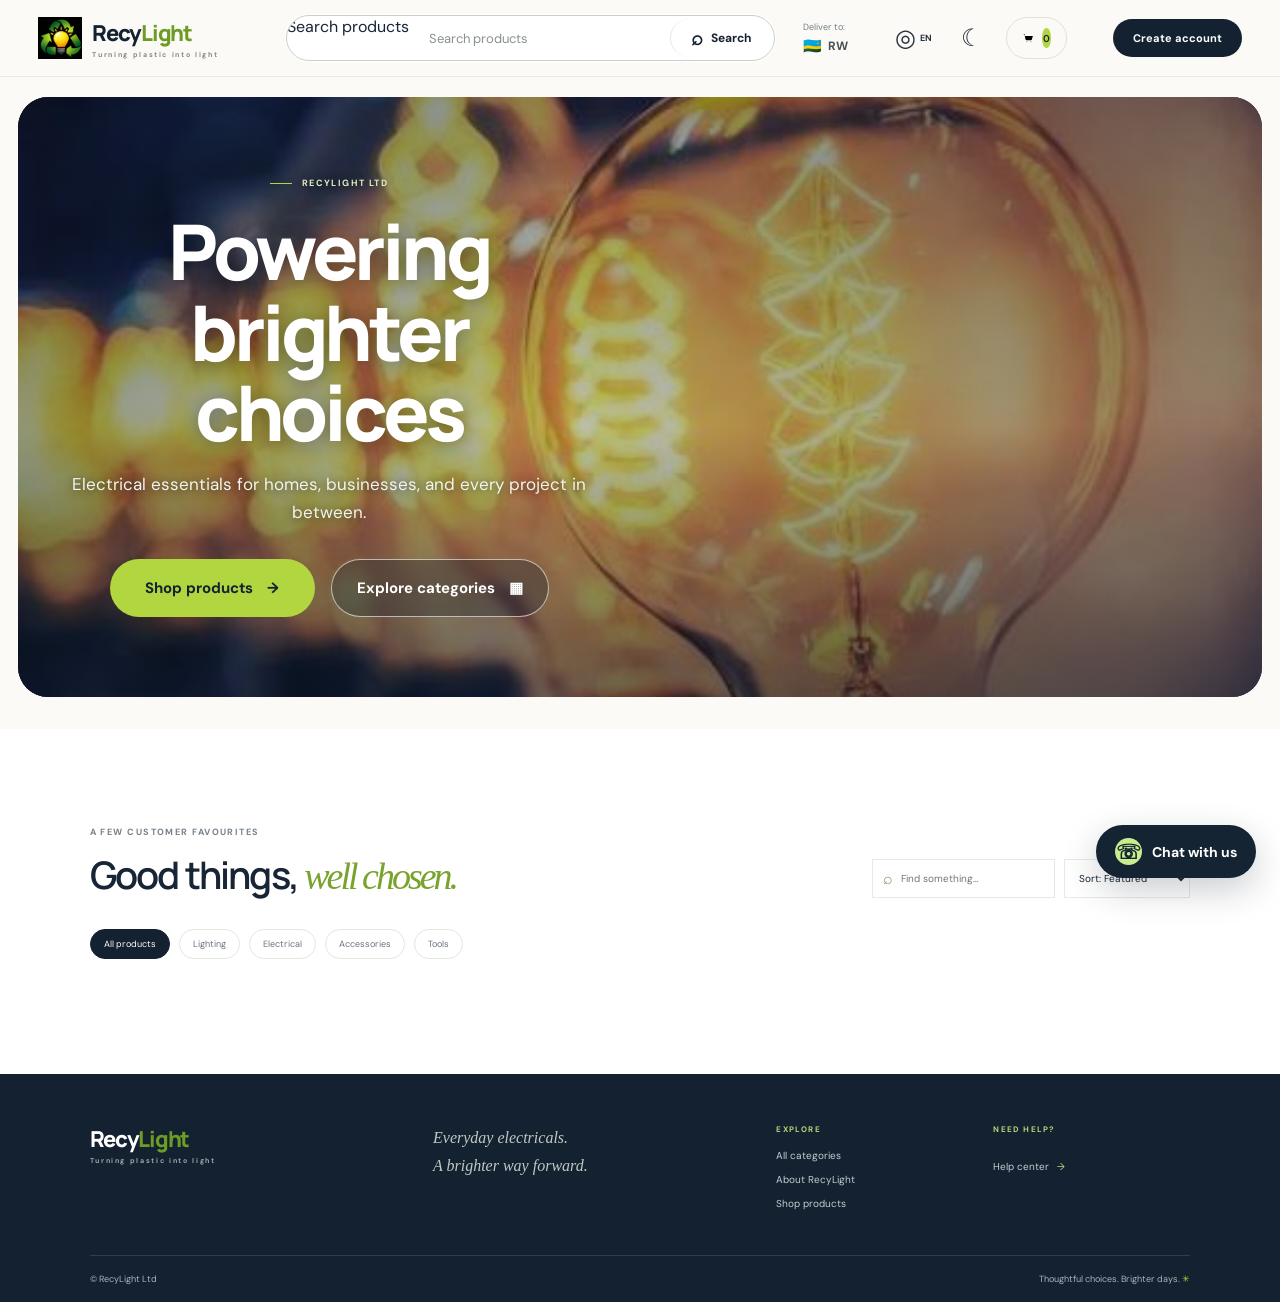
==== commit 0b0c0072: "Show recycling logo in storefront header" ====
--- a/outputs/recy-light/index.html
+++ b/outputs/recy-light/index.html
@@ -35,7 +35,7 @@
 <body>
   <header class="site-header">
     <div class="header-top">
-      <a class="brand" href="#home" aria-label="RecyLight Ltd home"><span>Recy<span class="brand-light">Light</span><small>Turning plastic into light</small></span></a>
+      <a class="brand" href="#home" aria-label="RecyLight Ltd home"><img class="brand-logo" src="assets/recy-light-logo.png" alt="" aria-hidden="true"><span>Recy<span class="brand-light">Light</span><small>Turning plastic into light</small></span></a>
       <form class="nav-search" id="nav-search-form" role="search"><label class="visually-hidden" for="nav-search-input">Search products</label><input id="nav-search-input" type="search" placeholder="Search products"><button type="submit"><span aria-hidden="true">⌕</span> Search</button></form>
       <div class="header-tools"><div class="delivery-label"><small>Deliver to:</small><strong><span class="rwanda-flag" aria-hidden="true">🇷🇼</span> RW</strong></div><div class="language-picker"><button class="tool-button language-button" id="language-toggle" type="button" aria-label="Choose language" aria-expanded="false" aria-haspopup="true">◎ <span id="language-current">EN</span></button><div class="language-menu" id="language-menu" role="menu" aria-label="Choose language" hidden><button class="language-option" type="button" role="menuitemradio" data-language="en">English</button><button class="language-option" type="button" role="menuitemradio" data-language="rw">Kinyarwanda</button><button class="language-option" type="button" role="menuitemradio" data-language="sw">Swahili</button></div></div><button class="tool-button theme-toggle" id="theme-toggle" type="button" aria-label="Switch to dark mode" aria-pressed="false"><span aria-hidden="true">☾</span></button><button class="cart-button" id="cart-open" type="button" aria-label="Open cart"><svg viewBox="0 0 24 24" aria-hidden="true"><path d="M3 4h2l2.2 11.1a2 2 0 0 0 2 1.6h8.9a2 2 0 0 0 1.9-1.4L22 8H6M10 21a1 1 0 1 0 0-2 1 1 0 0 0 0 2Zm8 0a1 1 0 1 0 0-2 1 1 0 0 0 0 2Z"/></svg><span class="cart-count" id="cart-count" aria-label="Items in cart">0</span></button><button class="tool-button account-button" type="button" aria-label="Log in or create an account"><svg viewBox="0 0 24 24" aria-hidden="true"><circle cx="12" cy="8" r="4"/><path d="M4 21c.6-4.3 3.5-6.5 8-6.5s7.4 2.2 8 6.5"/></svg></button><button class="create-account" id="create-account-trigger" type="button">Create account</button>
       </div>
--- a/outputs/recy-light/styles.css
+++ b/outputs/recy-light/styles.css
@@ -1,202 +1,6 @@
-/* ==========================================================================
-   RecyLight Storefront Styles
-   Dependency-free, dependency-free CSS
-   ========================================================================== */
-
-:root {
-  --navy: #0B1830;
-  --navy2: #1b2c3c;
-  --green: #b1d640;
-  --green2: #d3ed8b;
-  --ink: #172536;
-  --muted: #78818a;
-  --paper: #fbfaf6;
-  --line: #e8e9e5;
-  --white: #fff;
-  --serif: Georgia, 'Times New Roman', serif;
-}
-
-* { box-sizing: border-box; margin: 0; padding: 0; }
-html { scroll-behavior: smooth; }
-body { margin: 0; background: var(--paper); color: var(--ink); font-family: 'DM Sans', Arial, sans-serif; }
-
-a { color: var(--ink); text-decoration: none; }
-button { cursor: pointer; font-family: inherit; }
-
-/* Header */
-.site-header {
-  position: sticky; top: 0; z-index: 100;
-  background: var(--paper);
-  border-bottom: 1px solid rgba(20, 33, 49, 0.07);
-}
-.header-top {
-  display: flex; align-items: center; justify-content: space-between;
-  padding: 0 max(calc((100vw - 1240px) / 2), 5.4vw); gap: 48px; height: 82px;
-}
-.brand {
-  display: flex; gap: 10px; align-items: center;
-  color: var(--navy); text-decoration: none;
-  font-family: Manrope, sans-serif; font-weight: 800; font-size: 22px;
-  letter-spacing: -1.3px; white-space: nowrap;
-}
-.brand-light { color: #6d9c24; }
-.brand small {
-  display: block; font-family: 'DM Sans', sans-serif;
-  font-size: 7px; letter-spacing: 1.65px; font-weight: 700;
-  color: #828982; margin-top: 2px;
-}
-.brand-mark {
-  display: inline-grid; place-items: center;
-  width: 38px; height: 38px;
-  border-radius: 50%; background: var(--navy);
-  color: var(--green); font-size: 22px;
-  letter-spacing: -2px;
-}
-.brand-mark span {
-  font-family: Arial; font-size: 10px;
-  position: absolute; top: 2px; right: 3px;
-  color: #f3d345;
-}
-.header-actions {
-  display: flex; align-items: center; gap: 16px;
-}
-.tool-button {
-  background: transparent; border: 0;
-  color: #27343e;
-  display: flex; align-items: center; justify-content: center;
-  gap: 4px; padding: 6px;
-  font-size: 24px; line-height: 1;
-}
-.account-button { font-size: 25px; }
-.create-account {
-  border: 0; border-radius: 25px;
-  background: #142131; color: white;
-  padding: 12px 20px; font-size: 11px;
-  font-weight: 700; white-space: nowrap;
-}
-.create-account:hover { background: #27394a; }
-
-/* Main Navigation */
-.main-nav {
-  min-height: 45px; width: 100%;
-  margin: 0; border-top: 1px solid #eceee9;
-  display: flex; align-items: center;
-  justify-content: space-between; gap: 20px;
-  font-size: 11px;
-}
-.main-nav a, .main-nav button {
-  font: inherit; font-weight: 500;
-  color: #39454d; text-decoration: none;
-  white-space: nowrap; border: 0;
-  background: none; padding: 12px 0;
-  cursor: pointer;
-}
-.main-nav a:hover, .main-nav button:hover { color: #679321; }
-.menu-toggle { display: none; }
-
-/* Cart Button */
-.cart-button {
-  display: flex; gap: 9px; align-items: center;
-  border: 1px solid #dfe2dc;
-  background: transparent; border-radius: 30px;
-  padding: 10px 15px; font-size: 11px;
-  font-weight: 600; color: var(--ink);
-}
-.bag-icon { font-size: 20px; line-height: 12px; }
-.cart-count {
-  display: grid; place-items: center;
-  width: 20px; height: 20px;
-  border-radius: 50%;
-  background: var(--green); color: #fff;
-  font-size: 10px;
-}
-
-/* Hero Section */
-.hero {
-  min-height: 580px;
-  background: var(--navy);
-  color: white;
-  display: grid;
-  grid-template-columns: 1fr 1fr;
-  position: relative;
-  overflow: hidden;
-  padding-left: max(calc((100vw - 1240px) / 2), 9vw);
-}
-.hero-copy {
-  padding: 105px 35px 70px 0;
-  position: relative; z-index: 1;
-}
-.eyebrow {
-  font-size: 9px; letter-spacing: 0.16em;
-  font-weight: 700; color: #77818a;
-}
-.hero .eyebrow { color: #bfd780; }
-.hero .eyebrow i {
-  display: inline-block;
-  width: 22px; height: 1px;
-  background: var(--green);
-}
-h1, h2, h3, p { margin-top: 0; }
-.hero h1 {
-  font-family: Manrope, sans-serif;
-  font-size: clamp(48px, 6vw, 76px);
-  line-height: 1.03;
-  letter-spacing: -4.5px;
-  margin: 24px 0 20px;
-  font-weight: 600;
-}
-.hero-copy > p {
-  font-size: 13px;
-  color: #b5bec4;
-  line-height: 1.8;
-  max-width: 390px;
-}
-.hero-actions {
-  display: flex; align-items: center;
-  gap: 25px; margin-top: 30px;
-}
-.button {
-  display: inline-flex;
-  align-items: center; justify-content: center;
-  gap: 26px;
-  border: 0;
-  text-decoration: none;
-  padding: 14px 18px;
-  font-size: 11px;
-  font-weight: 700;
-  transition: transform 0.2s, background 0.2s;
-}
-.button:hover { transform: translateY(-2px); }
-.button-green {
-  background: var(--green);
-  color: var(--navy);
-}
-.button-green:hover { background: #c1e254; }
-.hero-visual {
-  position: relative;
-  height: 100%;
-}
-.hero-visual img {
-  width: 100%;
-  height: 100%;
-  object-fit: cover;
-  border-radius: var(--radius-xl);
-  box-shadow: var(--shadow-xl);
-}
-
-/* Sections */
-.section { padding: var(--space-3xl) 0; }
-.section-header {
-  text-align: center;
-  margin-bottom: var(--space-3xl);
-}
-.section-header h2 {
-  font-size: 2rem;
-  margin-bottom: 0.75rem;
-}
-.section-header p {
-  color: var(--muted);
-  font-size: 1.1rem;
-  max-width: 600px;
-  margin: 0 auto;
-}+@import url('https://fonts.googleapis.com/css2?family=DM+Sans:wght@400;500;600;700&family=Manrope:wght@400;500;600;700;800&display=swap');
+:root{--navy:#142131;--navy2:#1b2c3c;--green:#b1d640;--green2:#d3ed8b;--ink:#172536;--muted:#78818a;--paper:#fbfaf6;--line:#e8e9e5;--white:#fff;--serif:Georgia,'Times New Roman',serif}*{box-sizing:border-box}html{scroll-behavior:smooth}body{margin:0;background:var(--paper);color:var(--ink);font-family:'DM Sans',Arial,sans-serif}button,input,select,textarea{font:inherit}button,a{-webkit-tap-highlight-color:transparent}button{cursor:pointer}.announcement{height:32px;background:var(--navy);color:#d1d7d8;text-align:center;font-size:10px;letter-spacing:.09em;padding:9px 16px}.announcement span{color:var(--green);padding:0 8px}.site-header{height:82px;background:var(--paper);display:flex;align-items:center;padding:0 max(calc((100vw - 1240px)/2),5.4vw);gap:48px;border-bottom:1px solid rgba(20,33,49,.07);position:sticky;top:0;z-index:10}.brand{display:flex;gap:10px;align-items:center;color:var(--navy);text-decoration:none;font-family:Manrope,sans-serif;font-weight:800;font-size:22px;letter-spacing:-1.3px;white-space:nowrap}.brand-light{color:#6d9c24}.brand small{display:block;font-family:'DM Sans',sans-serif;font-size:7px;letter-spacing:1.65px;font-weight:700;color:#828982;margin-top:2px}.brand-mark{display:inline-grid;place-items:center;position:relative;width:38px;height:38px;border-radius:50%;background:var(--navy);color:var(--green);font-size:22px;letter-spacing:-2px}.brand-mark span{font-family:Arial;font-size:10px;position:absolute;top:2px;right:3px;color:#f3d345}.main-nav{display:flex;align-items:center;gap:36px;margin:auto;font-size:12px;font-weight:600}.main-nav a,.footer-links a{color:var(--ink);text-decoration:none;transition:color .2s}.main-nav a:hover,.footer-links a:hover{color:#689320}.header-actions{display:flex;align-items:center;gap:16px}.icon-button{background:none;border:0;color:var(--ink);font-size:29px;transform:rotate(-20deg);line-height:1}.cart-button{display:flex;gap:9px;align-items:center;border:1px solid #dfe2dc;background:transparent;border-radius:30px;padding:10px 15px;font-size:11px;font-weight:600;color:var(--ink)}.bag-icon{font-size:20px;line-height:12px}.cart-count{display:grid;place-items:center;background:var(--green);width:20px;height:20px;border-radius:50%;font-size:10px}.menu-toggle{display:none;background:none;border:0;font-size:23px;color:var(--navy)}.hero{min-height:580px;background:var(--navy);color:white;display:grid;grid-template-columns:1fr 1fr;position:relative;overflow:hidden;padding-left:max(calc((100vw - 1240px)/2),9vw)}.hero-copy{padding:105px 35px 70px 0;position:relative;z-index:1}.eyebrow{font-size:9px;letter-spacing:.16em;font-weight:700;color:#77818a}.hero .eyebrow{color:#bfd780;display:flex;gap:10px;align-items:center}.hero .eyebrow i{display:inline-block;width:22px;height:1px;background:var(--green)}h1,h2,h3,p{margin-top:0}.hero h1{font-family:Manrope,sans-serif;font-size:clamp(48px,6vw,76px);line-height:1.03;letter-spacing:-4.5px;margin:24px 0 20px;font-weight:600}.hero h1 em,.section-heading h2 em,.story-copy h2 em,.support-section h2 em{font-family:var(--serif);font-weight:400;color:var(--green);letter-spacing:-3px}.hero-copy>p{font-size:13px;color:#b5bec4;line-height:1.8;max-width:390px}.hero-actions{display:flex;align-items:center;gap:25px;margin-top:30px}.button{display:inline-flex;align-items:center;justify-content:center;gap:26px;border:0;text-decoration:none;padding:14px 18px;font-size:11px;font-weight:700;transition:transform .2s,background .2s}.button:hover{transform:translateY(-2px)}.button-green{background:var(--green);color:var(--navy)}.button-green:hover{background:#c1e254}.button-dark{background:var(--navy);color:white}.button-outline{border:1px solid #cfd6cf;background:transparent;color:var(--navy);padding:12px 16px}.text-link{color:inherit;text-decoration:none;font-weight:600;font-size:11px}.text-link span{padding-left:6px;color:#8dba36}.hero-note{display:flex;align-items:center;gap:12px;color:#aab5bc;font-size:10px;line-height:1.65;margin-top:55px}.hero-note b{color:white}.note-icon{width:31px;height:31px;display:grid;place-items:center;background:#2b3b49;color:var(--green);border-radius:50%;font-size:18px}.hero-visual{position:relative;min-height:580px;background:radial-gradient(ellipse at 50% 45%,#273a41 0%,#1a2b38 37%,#142131 72%);overflow:hidden}.sun-disc{position:absolute;top:99px;left:calc(50% - 145px);width:290px;height:290px;border-radius:50%;background:radial-gradient(circle at 40% 35%,#e4f0a6,#afce52 43%,#678339 100%);box-shadow:0 0 85px rgba(189,222,100,.2)}.orbit{position:absolute;border:1px solid rgba(226,238,205,.18);border-radius:50%;transform:rotate(-32deg)}.orbit-one{width:505px;height:275px;top:91px;left:calc(50% - 250px)}.orbit-two{width:390px;height:460px;top:42px;left:calc(50% - 195px);transform:rotate(41deg)}.hero-product{position:absolute;left:calc(50% - 53px);top:174px;width:106px;height:260px;filter:drop-shadow(0 20px 18px rgba(0,0,0,.3));z-index:2}.lamp-head{position:absolute;left:9px;top:0;width:88px;height:120px;background:linear-gradient(130deg,#fff7c5,#fff1a2 37%,#e6ad43 79%,#b57931);border-radius:52% 52% 44% 44% / 48% 48% 60% 60%;box-shadow:inset -10px -5px 20px #c98d2c,0 0 43px rgba(255,235,126,.55)}.lamp-head:after{content:"";position:absolute;left:20px;top:19px;width:23px;height:45px;border-radius:50%;background:rgba(255,255,255,.54);transform:rotate(25deg)}.lamp-neck{position:absolute;left:32px;top:109px;width:42px;height:56px;background:repeating-linear-gradient(to bottom,#c4c7bf 0 5px,#747b79 6px 9px);border-radius:5px}.lamp-base{position:absolute;left:23px;top:155px;width:60px;height:21px;background:linear-gradient(#79817f,#303b3b);border-radius:3px 3px 9px 9px}.lamp-glow{position:absolute;left:-50px;top:33px;width:205px;height:160px;background:radial-gradient(ellipse,rgba(255,227,116,.2),transparent 70%);z-index:-1}.visual-tag{position:absolute;color:#dce4d6;font-size:8px;letter-spacing:.18em;z-index:3}.tag-top{top:125px;right:12%;display:flex;align-items:center;gap:10px}.tag-top b{color:var(--green);font-size:16px}.tag-bottom{bottom:70px;left:11%;display:flex;gap:14px;align-items:center}.tag-bottom>span:first-child{color:#a6bd6a}.tag-bottom b{font-size:8px;font-weight:500}.tag-line{height:1px;width:47px;background:#72806e}.floating-leaf{position:absolute;right:14%;bottom:134px;color:var(--green);font-size:32px;transform:rotate(30deg)}.hero-side-label{position:absolute;right:20px;top:45%;writing-mode:vertical-rl;color:#82908f;font-size:8px;letter-spacing:.2em}.value-strip{display:grid;grid-template-columns:repeat(4,1fr);padding:30px max(calc((100vw - 1100px)/2),7vw);gap:25px;border-bottom:1px solid var(--line);background:#fff}.value-strip>div{display:grid;grid-template-columns:30px 1fr;column-gap:10px}.value-strip>div>span{grid-row:span 2;color:#95bc43;font-family:var(--serif);font-size:15px}.value-strip b{font-size:11px}.value-strip small{font-size:9px;color:var(--muted);margin-top:4px}.section{padding:90px max(calc((100vw - 1130px)/2),7vw)}.section-heading{display:flex;align-items:end;justify-content:space-between;margin-bottom:31px}.section-heading h2,.story-copy h2,.support-section h2{font-family:Manrope,sans-serif;font-size:38px;line-height:1.17;letter-spacing:-1.8px;margin:12px 0 0;font-weight:600}.section-heading h2 em,.story-copy h2 em,.support-section h2 em{color:#79a32d}.category-grid{display:grid;grid-template-columns:repeat(4,1fr);gap:14px}.category-card{position:relative;height:230px;border:0;text-align:left;padding:18px;overflow:hidden;color:var(--navy);display:flex;flex-direction:column;justify-content:flex-end;transition:transform .2s}.category-card:hover{transform:translateY(-4px)}.cat-lighting{background:#e8edcf}.cat-electrical{background:#dce8e7}.cat-accessories{background:#e8e4d9}.cat-tools{background:#e8ded4}.category-number{position:absolute;top:17px;left:18px;font-size:8px;letter-spacing:.12em;font-weight:700;opacity:.65}.category-art{position:absolute;top:25px;right:27px;font-family:var(--serif);font-size:83px;font-weight:400;opacity:.8;transform:rotate(-15deg)}.bulb-art{font-size:72px;color:#8baa39;right:32px;top:48px}.cat-electrical .category-art{color:#446668;font-size:100px;right:36px}.cat-accessories .category-art{color:#aa8d4e}.cat-tools .category-art{font-size:115px;color:#8c6b52;right:40px;top:35px}.category-title{font-family:Manrope,sans-serif;font-weight:700;font-size:17px;display:flex;justify-content:space-between;align-items:center}.category-title b{font-size:14px}.category-card small{font-size:10px;opacity:.68;margin-top:4px}.shop-section{background:#fff}.shop-controls{display:flex;gap:9px}.search-box{height:39px;border:1px solid var(--line);display:flex;align-items:center;padding:0 10px;gap:6px;color:#839069}.search-box input{border:0;outline:0;width:145px;font-size:10px;background:transparent;color:var(--ink)}.shop-controls select{border:1px solid var(--line);background:white;color:var(--ink);padding:0 10px;font-size:10px;max-width:160px}.filter-row{display:flex;gap:9px;align-items:center;margin-bottom:25px;flex-wrap:wrap}.filter-chip{border:1px solid #e2e6e0;background:transparent;border-radius:20px;padding:8px 13px;color:#69747c;font-size:9px}.filter-chip.active,.filter-chip:hover{background:var(--navy);color:#fff;border-color:var(--navy)}.result-count{margin-left:auto;font-size:9px;color:#929995}.product-grid{display:grid;grid-template-columns:repeat(4,1fr);gap:24px 16px}.product-card{min-width:0}.product-image{height:215px;position:relative;overflow:hidden;background:#f0f2ec;display:grid;place-items:center}.product-image img{width:100%;height:100%;object-fit:cover;transition:transform .4s}.product-card:hover .product-image img{transform:scale(1.04)}.product-badge{position:absolute;top:12px;left:12px;background:#dbe9b3;color:#3f5e20;padding:6px 8px;font-size:8px;font-weight:700;letter-spacing:.06em}.product-details{padding:14px 1px}.product-category{color:#8a9990;font-size:8px;letter-spacing:.13em;text-transform:uppercase}.product-title-row{display:flex;justify-content:space-between;align-items:flex-start;gap:4px;margin-top:7px}.product-title{font-size:13px;font-weight:600;margin:0;line-height:1.4}.stock-label{font-size:8px;color:#638c38;white-space:nowrap;padding-top:3px}.stock-label.out{color:#aa6560}.product-description{font-size:9px;line-height:1.5;color:#858e91;margin:6px 0 9px;min-height:27px}.product-price{font-size:12px;font-weight:700;color:var(--navy)}.product-price del{font-size:9px;color:#a2a7a4;font-weight:400;padding-left:4px}.product-actions{display:flex;gap:6px;margin-top:12px}.add-button{border:1px solid var(--navy);background:var(--navy);color:#fff;padding:9px 8px;font-size:9px;flex:1}.add-button:disabled{background:#a8afaa;border-color:#a8afaa;cursor:not-allowed}.wa-button{border:1px solid #dfe5dc;background:#fff;color:#647548;padding:9px;font-size:9px}.wa-button:disabled{opacity:.55;cursor:help}.catalog-note{font-size:9px;color:#939b97;margin-top:28px}.empty-state{text-align:center;padding:55px 10px}.empty-state>span{font-size:35px;color:#a0c15a}.empty-state h3{font-family:Manrope;font-size:20px;margin:8px}.empty-state p{font-size:11px;color:var(--muted)}.story-section{display:grid;grid-template-columns:1fr 1fr;min-height:475px;background:#f1f1e9}.story-art{position:relative;overflow:hidden;background:linear-gradient(145deg,#dce5c3,#aabb7a);min-height:420px}.story-orb{position:absolute;width:300px;height:300px;border-radius:50%;background:radial-gradient(circle at 35% 32%,#eff6d4,#aac15f 65%,#718b40);left:calc(50% - 150px);top:54px;box-shadow:0 22px 50px #6f805233}.story-orb:before,.story-orb:after{content:"";position:absolute;border:1px solid rgba(255,255,255,.4);border-radius:50%;width:440px;height:220px;left:-70px;top:40px;transform:rotate(37deg)}.story-orb:after{width:250px;height:410px;left:23px;top:-55px;transform:rotate(-24deg)}.story-stamp{position:absolute;right:16%;top:38%;background:#172b2b;color:#d5e8a3;width:83px;height:83px;border-radius:50%;display:grid;place-content:center;text-align:center;font-size:8px;letter-spacing:.1em;line-height:1.6;transform:rotate(11deg)}.story-caption{position:absolute;bottom:30px;left:10%;font-size:8px;letter-spacing:.19em;color:#47583c}.story-copy{padding:80px 10% 70px 13%}.story-copy h2{font-size:41px;margin:15px 0 20px}.story-copy p{max-width:375px;color:#6f797c;font-size:11px;line-height:1.8}.story-copy .text-link{display:inline-block;margin-top:12px}.support-section{position:relative;display:flex;align-items:center;justify-content:space-between;padding:66px max(calc((100vw - 1130px)/2),7vw);background:#e6edcf;overflow:hidden}.support-section h2{font-size:32px}.support-section h2 em{color:#6d9628}.support-section p{font-size:11px;color:#68746b;margin:12px 0 0}.support-spark{font-size:94px;position:absolute;right:35%;top:-20px;color:#d4e4ac}.support-section .button{z-index:1}.site-footer{background:var(--navy);color:white;padding:50px max(calc((100vw - 1130px)/2),7vw) 0}.footer-main{display:grid;grid-template-columns:1fr 1fr 1.3fr;gap:25px;padding-bottom:45px}.brand-footer{color:white;align-self:start}.brand-footer small{color:#9aa9ab}.footer-main>p{font-family:var(--serif);font-style:italic;color:#c0c9c2;font-size:16px;line-height:1.7}.footer-links{display:grid;grid-template-columns:1fr 1fr;gap:20px}.footer-links>div{display:flex;flex-direction:column;gap:11px}.footer-links b{font-size:8px;letter-spacing:.15em;color:#b9d578;margin-bottom:4px}.footer-links a{font-size:10px;color:#c5cdd0}.footer-bottom{border-top:1px solid #ffffff20;padding:17px 0;display:flex;justify-content:space-between;color:#abb6bb;font-size:9px}.footer-bottom i{color:var(--green);font-style:normal}.overlay{position:fixed;inset:0;background:rgba(8,17,24,.44);z-index:19}.cart-drawer{position:fixed;z-index:20;right:0;top:0;height:100dvh;width:min(430px,100vw);background:var(--paper);box-shadow:-12px 0 35px #07101b20;padding:28px;display:flex;flex-direction:column;overflow-y:auto}.drawer-head,.dialog-head{display:flex;justify-content:space-between;align-items:center;border-bottom:1px solid var(--line);padding-bottom:17px}.drawer-head h2,.dialog-head h2{font-family:Manrope;font-size:25px;margin:6px 0 0;letter-spacing:-1px}.drawer-head h2 span{font-size:12px;color:#87908b;font-family:'DM Sans';font-weight:400}.close-button{width:36px;height:36px;border-radius:50%;border:1px solid var(--line);background:transparent;color:var(--ink);font-size:23px;line-height:1}.cart-items{overflow-y:auto;flex:1}.cart-line{display:grid;grid-template-columns:72px 1fr auto;gap:12px;padding:17px 0;border-bottom:1px solid var(--line)}.cart-line img{width:72px;height:72px;object-fit:cover;background:#eef0e9}.cart-line h3{font-size:11px;margin:3px 0 6px}.cart-line p{font-size:10px;color:#737d7b;margin:0}.cart-line-right{text-align:right}.remove-item{border:0;background:transparent;color:#8a918d;font-size:9px;text-decoration:underline;padding:5px 0}.qty-control{display:flex;align-items:center;gap:9px;margin-top:10px}.qty-control button{width:23px;height:23px;border:1px solid var(--line);background:white;color:var(--ink)}.qty-control span{font-size:10px}.cart-empty{text-align:center;margin:auto 0;color:#6c7874}.cart-empty>span{font-size:40px;color:#a6c15e}.cart-empty h3{font-family:Manrope;font-size:16px;color:var(--ink);margin:12px 0 7px}.cart-empty p{font-size:10px;margin-bottom:18px}.cart-summary{border-top:1px solid var(--line);padding-top:17px}.cart-summary>div,.checkout-total{display:flex;justify-content:space-between;align-items:center;font-size:12px}.cart-summary>small{font-size:9px;color:#87908b;display:block;margin:8px 0 17px}.cart-summary .button{width:100%}.whatsapp-cart{width:100%;padding:12px;border:1px solid #cfd9c9;background:transparent;color:#526d43;margin-top:8px;font-size:10px}.whatsapp-cart:disabled{opacity:.65;cursor:help}.config-hint{font-size:9px;color:#87908b;text-align:center;margin:9px 0}.checkout-dialog{width:min(520px,calc(100% - 28px));max-height:90vh;border:0;padding:25px;background:var(--paper);color:var(--ink);box-shadow:0 20px 60px #0004}.checkout-dialog::backdrop{background:#091621a8}.checkout-disclaimer{font-size:10px;line-height:1.6;color:#7c8580;background:#f0f2e9;padding:10px 12px;margin:15px 0}.checkout-fields{display:grid;grid-template-columns:1fr 1fr;gap:12px}.checkout-fields label{font-size:9px;font-weight:700;display:flex;flex-direction:column;gap:6px}.checkout-fields label span{font-weight:400;color:#87908b}.checkout-fields label:nth-child(4),.checkout-fields label:nth-child(6){grid-column:span 2}.checkout-fields input,.checkout-fields select,.checkout-fields textarea{width:100%;border:1px solid #dfe3dc;padding:10px;font-size:10px;background:white;color:var(--ink);resize:vertical}.checkout-fields input:focus,.checkout-fields textarea:focus,.checkout-fields select:focus,.search-box:focus-within{outline:2px solid #a6cc54;outline-offset:1px}.checkout-total{border-top:1px solid var(--line);padding:15px 0;margin-top:16px}.submit-inquiry{width:100%}.form-feedback{font-size:10px;color:#547b31;line-height:1.6;margin:12px 0 0}.toast{position:fixed;bottom:24px;left:50%;transform:translate(-50%,15px);opacity:0;pointer-events:none;z-index:30;background:var(--navy);color:white;padding:12px 18px;font-size:11px;transition:all .2s}.toast.visible{transform:translate(-50%,0);opacity:1}[hidden]{display:none!important}
+@media(max-width:900px){.site-header{gap:20px;padding:0 5vw}.main-nav{gap:18px}.hero{padding-left:8vw}.hero-copy{padding-top:90px}.hero-visual{min-height:530px}.hero{min-height:530px}.product-grid{grid-template-columns:repeat(3,1fr)}.section{padding:70px 6vw}.value-strip{padding:26px 6vw;gap:14px}.category-grid{grid-template-columns:repeat(2,1fr)}.category-card{height:205px}.story-copy{padding:70px 8%}.support-section{padding:55px 6vw}.site-footer{padding:45px 6vw 0}}
+@media(max-width:620px){.announcement{font-size:8px;height:29px;padding:8px}.site-header{height:67px;padding:0 18px;gap:12px}.brand{font-size:19px;gap:7px}.brand-mark{width:33px;height:33px;font-size:19px}.brand small{font-size:6px}.menu-toggle{display:block;margin-left:auto;order:3}.main-nav{display:none;position:absolute;top:67px;left:0;right:0;background:var(--paper);padding:18px 22px;box-shadow:0 8px 14px #13203218;flex-direction:column;align-items:flex-start;gap:17px}.main-nav.open{display:flex}.header-actions{gap:7px}.icon-button{font-size:25px}.cart-button{padding:7px 9px;gap:5px;font-size:10px}.hero{grid-template-columns:1fr;padding:0;min-height:0}.hero-copy{padding:72px 25px 35px}.hero h1{font-size:56px;letter-spacing:-3.3px}.hero-copy>p{font-size:12px}.hero-note{margin-top:34px}.hero-visual{min-height:360px}.sun-disc{width:230px;height:230px;left:calc(50% - 115px);top:48px}.hero-product{top:94px;transform:scale(.83);transform-origin:top center}.orbit-one{top:50px}.orbit-two{top:8px}.tag-top{top:60px;right:8%}.tag-bottom{bottom:35px;left:8%}.hero-side-label{right:9px}.floating-leaf{bottom:80px;right:10%}.value-strip{grid-template-columns:1fr 1fr;padding:25px 20px;gap:22px 14px}.value-strip b{font-size:10px}.value-strip small{font-size:8px}.section{padding:60px 20px}.section-heading{align-items:flex-start;gap:20px;flex-direction:column;margin-bottom:24px}.section-heading h2{font-size:30px}.section-heading>.text-link{align-self:flex-end;margin-top:-8px}.category-grid{gap:9px}.category-card{height:175px;padding:13px}.category-number{top:12px;left:13px;font-size:7px}.category-art{font-size:60px;top:28px;right:20px}.bulb-art{font-size:58px}.cat-tools .category-art{font-size:85px}.category-title{font-size:14px}.category-card small{font-size:8px}.shop-controls{width:100%}.search-box{flex:1}.search-box input{width:100%;min-width:0}.shop-controls select{width:135px}.filter-row{gap:6px}.filter-chip{padding:7px 10px}.result-count{width:100%;text-align:right}.product-grid{grid-template-columns:repeat(2,minmax(0,1fr));gap:18px 10px}.product-image{height:auto;aspect-ratio:1/1}.product-title{font-size:11px}.stock-label{font-size:7px}.product-description{font-size:8px;min-height:36px}.product-actions{gap:4px}.add-button,.wa-button{font-size:8px;padding:9px 5px}.story-section{grid-template-columns:1fr}.story-art{min-height:315px}.story-orb{width:235px;height:235px;left:calc(50% - 117px);top:40px}.story-orb:before{width:350px;height:175px;left:-58px}.story-orb:after{height:320px;top:-40px}.story-copy{padding:50px 25px 60px}.story-copy h2{font-size:37px}.support-section{padding:45px 22px;align-items:flex-start;gap:20px;flex-direction:column}.support-section h2{font-size:28px}.support-spark{right:10%;top:-20px}.site-footer{padding:40px 22px 0}.footer-main{grid-template-columns:1fr 1fr;gap:24px}.footer-links{grid-column:span 2}.footer-bottom{gap:10px;flex-wrap:wrap;font-size:8px}.footer-bottom>span:nth-child(2){order:3;width:100%}.cart-drawer{padding:22px}.checkout-fields{grid-template-columns:1fr}.checkout-fields label:nth-child(4),.checkout-fields label:nth-child(6){grid-column:span 1}}
+@media(prefers-reduced-motion:reduce){*,*:before,*:after{scroll-behavior:auto!important;transition:none!important}}
+.brand-logo{display:block;flex:0 0 auto;width:44px;height:44px;object-fit:contain}@media(max-width:620px){.brand-logo{width:36px;height:36px}}
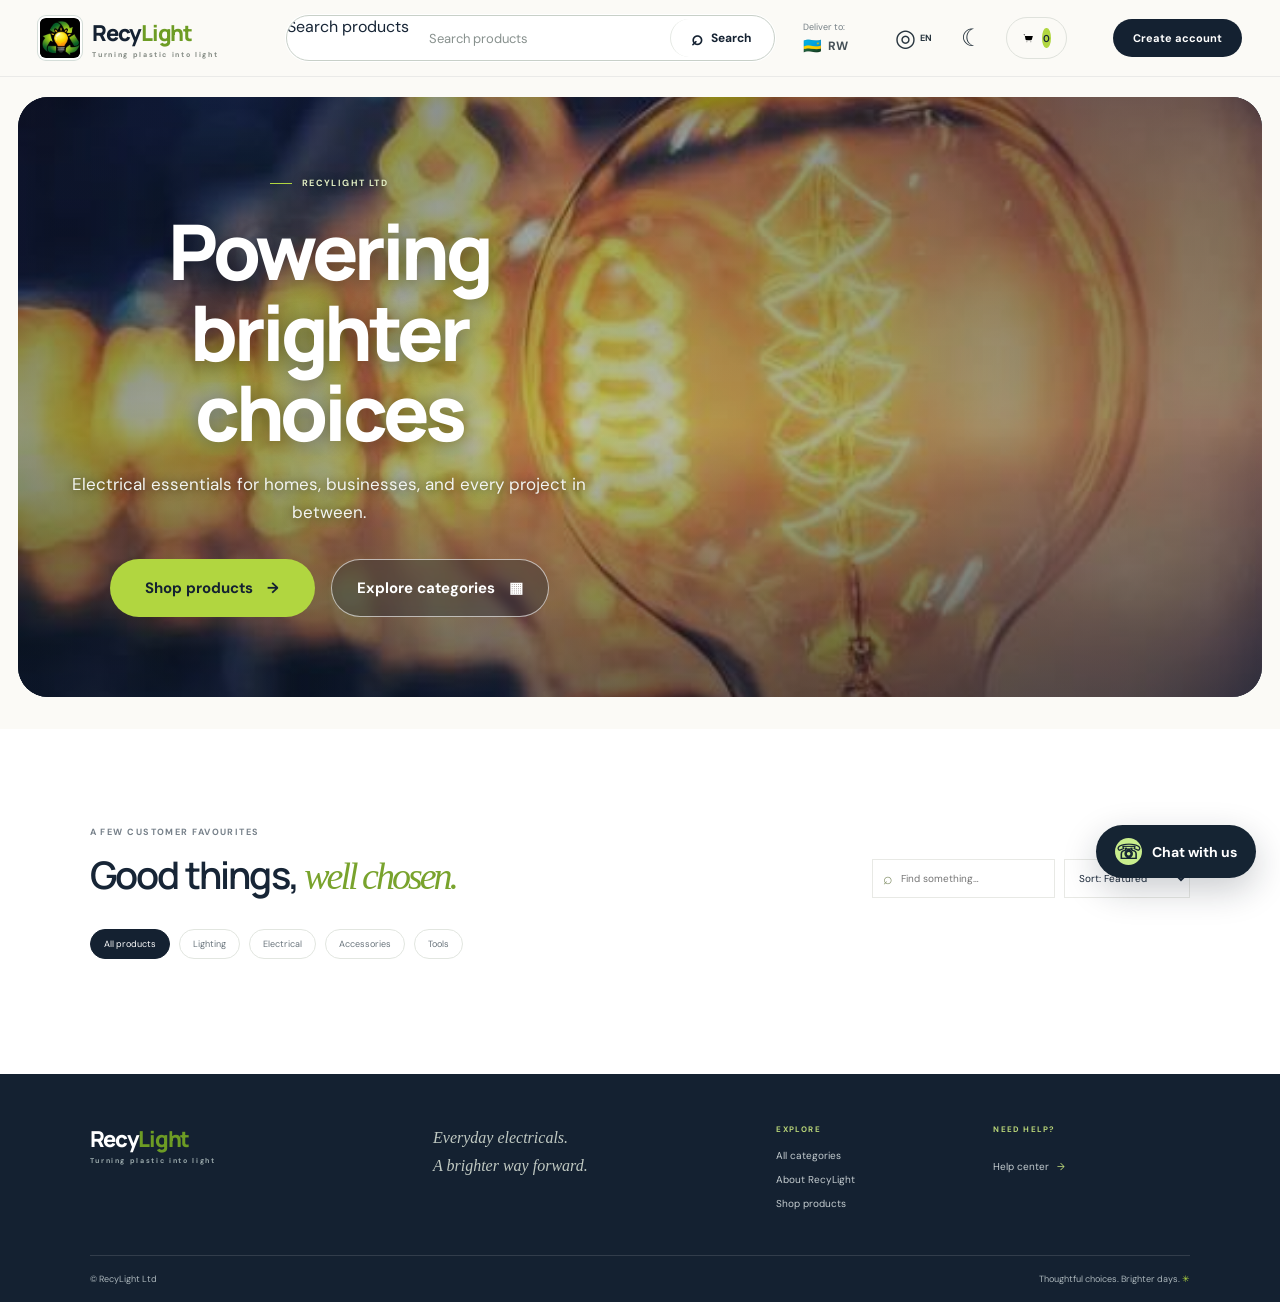
==== commit 995a1807: "Improve logo and cart contrast in dark theme" ====
--- a/outputs/recy-light/index.html
+++ b/outputs/recy-light/index.html
@@ -13,7 +13,7 @@
   <link rel="icon" type="image/png" sizes="192x192" href="assets/icon-192.png">
   <link rel="apple-touch-icon" href="assets/icon-180.png">
   <link rel="preconnect" href="https://images.unsplash.com">
-  <link rel="stylesheet" href="styles.css">
+  <link rel="stylesheet" href="styles.css?v=logo-fit-2">
   <link rel="stylesheet" href="hero.css">
   <link rel="stylesheet" href="hero-fill.css">
   <link rel="stylesheet" href="hero-banner.css">
@@ -21,7 +21,7 @@
   <link rel="stylesheet" href="catalog.css">
   <link rel="stylesheet" href="product-detail.css">
   <link rel="stylesheet" href="navbar.css">
-  <link rel="stylesheet" href="dark-mode.css">
+  <link rel="stylesheet" href="dark-mode.css?v=theme-2">
   <link rel="stylesheet" href="button-colors.css?v=2">
   <link rel="stylesheet" href="language.css">
   <link rel="stylesheet" href="responsive.css">
--- a/outputs/recy-light/styles.css
+++ b/outputs/recy-light/styles.css
@@ -3,4 +3,4 @@
 @media(max-width:900px){.site-header{gap:20px;padding:0 5vw}.main-nav{gap:18px}.hero{padding-left:8vw}.hero-copy{padding-top:90px}.hero-visual{min-height:530px}.hero{min-height:530px}.product-grid{grid-template-columns:repeat(3,1fr)}.section{padding:70px 6vw}.value-strip{padding:26px 6vw;gap:14px}.category-grid{grid-template-columns:repeat(2,1fr)}.category-card{height:205px}.story-copy{padding:70px 8%}.support-section{padding:55px 6vw}.site-footer{padding:45px 6vw 0}}
 @media(max-width:620px){.announcement{font-size:8px;height:29px;padding:8px}.site-header{height:67px;padding:0 18px;gap:12px}.brand{font-size:19px;gap:7px}.brand-mark{width:33px;height:33px;font-size:19px}.brand small{font-size:6px}.menu-toggle{display:block;margin-left:auto;order:3}.main-nav{display:none;position:absolute;top:67px;left:0;right:0;background:var(--paper);padding:18px 22px;box-shadow:0 8px 14px #13203218;flex-direction:column;align-items:flex-start;gap:17px}.main-nav.open{display:flex}.header-actions{gap:7px}.icon-button{font-size:25px}.cart-button{padding:7px 9px;gap:5px;font-size:10px}.hero{grid-template-columns:1fr;padding:0;min-height:0}.hero-copy{padding:72px 25px 35px}.hero h1{font-size:56px;letter-spacing:-3.3px}.hero-copy>p{font-size:12px}.hero-note{margin-top:34px}.hero-visual{min-height:360px}.sun-disc{width:230px;height:230px;left:calc(50% - 115px);top:48px}.hero-product{top:94px;transform:scale(.83);transform-origin:top center}.orbit-one{top:50px}.orbit-two{top:8px}.tag-top{top:60px;right:8%}.tag-bottom{bottom:35px;left:8%}.hero-side-label{right:9px}.floating-leaf{bottom:80px;right:10%}.value-strip{grid-template-columns:1fr 1fr;padding:25px 20px;gap:22px 14px}.value-strip b{font-size:10px}.value-strip small{font-size:8px}.section{padding:60px 20px}.section-heading{align-items:flex-start;gap:20px;flex-direction:column;margin-bottom:24px}.section-heading h2{font-size:30px}.section-heading>.text-link{align-self:flex-end;margin-top:-8px}.category-grid{gap:9px}.category-card{height:175px;padding:13px}.category-number{top:12px;left:13px;font-size:7px}.category-art{font-size:60px;top:28px;right:20px}.bulb-art{font-size:58px}.cat-tools .category-art{font-size:85px}.category-title{font-size:14px}.category-card small{font-size:8px}.shop-controls{width:100%}.search-box{flex:1}.search-box input{width:100%;min-width:0}.shop-controls select{width:135px}.filter-row{gap:6px}.filter-chip{padding:7px 10px}.result-count{width:100%;text-align:right}.product-grid{grid-template-columns:repeat(2,minmax(0,1fr));gap:18px 10px}.product-image{height:auto;aspect-ratio:1/1}.product-title{font-size:11px}.stock-label{font-size:7px}.product-description{font-size:8px;min-height:36px}.product-actions{gap:4px}.add-button,.wa-button{font-size:8px;padding:9px 5px}.story-section{grid-template-columns:1fr}.story-art{min-height:315px}.story-orb{width:235px;height:235px;left:calc(50% - 117px);top:40px}.story-orb:before{width:350px;height:175px;left:-58px}.story-orb:after{height:320px;top:-40px}.story-copy{padding:50px 25px 60px}.story-copy h2{font-size:37px}.support-section{padding:45px 22px;align-items:flex-start;gap:20px;flex-direction:column}.support-section h2{font-size:28px}.support-spark{right:10%;top:-20px}.site-footer{padding:40px 22px 0}.footer-main{grid-template-columns:1fr 1fr;gap:24px}.footer-links{grid-column:span 2}.footer-bottom{gap:10px;flex-wrap:wrap;font-size:8px}.footer-bottom>span:nth-child(2){order:3;width:100%}.cart-drawer{padding:22px}.checkout-fields{grid-template-columns:1fr}.checkout-fields label:nth-child(4),.checkout-fields label:nth-child(6){grid-column:span 1}}
 @media(prefers-reduced-motion:reduce){*,*:before,*:after{scroll-behavior:auto!important;transition:none!important}}
-.brand-logo{display:block;flex:0 0 auto;width:44px;height:44px;object-fit:contain}@media(max-width:620px){.brand-logo{width:36px;height:36px}}
+.brand-logo{display:block;flex:0 0 auto;width:44px;height:44px;object-fit:contain;border:2px solid #fff;border-radius:8px;background:#000;box-shadow:0 0 0 1px #d5ded9}@media(max-width:620px){.brand-logo{width:36px;height:36px}}
--- a/outputs/recy-light/dark-mode.css
+++ b/outputs/recy-light/dark-mode.css
@@ -1,60 +1 @@
-body.dark-mode {
-  --paper: #101820;
-  --ink: #e5ece9;
-  --muted: #a8b3ae;
-  --line: #303c43;
-  background: var(--paper);
-  color: var(--ink);
-  color-scheme: dark;
-}
-body.dark-mode .site-header {
-  background: #111b24;
-  border-color: #26343b;
-}
-body.dark-mode .main-nav {
-  border-color: #2a373f;
-}
-body.dark-mode .main-nav a,
-body.dark-mode .main-nav button {
-  color: #d3dcd8;
-}
-body.dark-mode .main-nav a:hover,
-body.dark-mode .main-nav button:hover {
-  color: var(--green);
-}
-body.dark-mode .cart-button {
-  border-color: #48554f;
-  color: #e4ece8;
-}
-body.dark-mode .cart-button svg {
-  fill: #e4ece8;
-}
-body.dark-mode .cart-count {
-  background: #9fb346;
-}
-body.dark-mode .product-card {
-  background: #1e293b;
-  border-color: #334155;
-  color: var(--ink);
-}
-body.dark-mode .product-card .product-title,
-body.dark-mode .product-card .product-price {
-  color: var(--ink);
-}
-body.dark-mode .product-card .product-category {
-  color: #a9b5ad;
-}
-body.dark-mode .checkout-dialog-content {
-  background: #1e293b;
-  color: var(--ink);
-}
-body.dark-mode .checkout-fields input,
-body.dark-mode .checkout-fields select,
-body.dark-mode .checkout-fields textarea {
-  background: #1b2830;
-  border-color: #46535a;
-  color: var(--ink);
-}
-body.dark-mode .admin-page {
-  background: #0f172a;
-}+body.dark-mode{--paper:#101820;--ink:#e5ece9;--muted:#a8b3ae;--line:#303c43;background:var(--paper);color:var(--ink);color-scheme:dark}body.dark-mode .site-header{background:#111b24;border-color:#26343b}body.dark-mode .main-nav{border-color:#2a373f}body.dark-mode .main-nav a,body.dark-mode .main-nav button{color:#d3dcd8}body.dark-mode .main-nav a:hover,body.dark-mode .main-nav button:hover{color:var(--green)}body.dark-mode .header-tools .tool-button{color:#e4ece8}body.dark-mode .delivery-label{color:#e2e9e5}body.dark-mode .delivery-label small{color:#a8b3ae}body.dark-mode .cart-button{background:#b1d640;border-color:#b1d640;color:#142131}body.dark-mode .cart-button:hover{background:#c3e65c;border-color:#c3e65c}body.dark-mode .cart-button svg{stroke:#142131}body.dark-mode .brand-logo{border-color:#fff;box-shadow:0 0 0 2px #89a83b}body.dark-mode .nav-search{background:#1a2730;border-color:#53605a}body.dark-mode .nav-search input{color:#edf2ef}body.dark-mode .shop-section{background:#141f28}body.dark-mode .section-heading h2,body.dark-mode .product-title,body.dark-mode .product-price,body.dark-mode .empty-state h3{color:#e7eeea}body.dark-mode .product-image{background:#202c33}body.dark-mode .product-badge{background:#43552a;color:#e1f1b5}body.dark-mode .stock-label{color:#b6d879}body.dark-mode .stock-label.out{color:#efaaa1}body.dark-mode .filter-chip{border-color:#3a484e;color:#c0cbc5}body.dark-mode .filter-chip.active,body.dark-mode .filter-chip:hover{background:var(--green);border-color:var(--green);color:#17232a}body.dark-mode .search-box,body.dark-mode .shop-controls select{background:#1a2730;border-color:#3e4c52;color:#e5ece9}body.dark-mode .search-box input{color:#e5ece9}body.dark-mode .search-box input::placeholder{color:#9aa8a6}body.dark-mode .cart-drawer,body.dark-mode .checkout-dialog{background:#131e26;color:#e5ece9}body.dark-mode .cart-line{border-color:#35434a}body.dark-mode .cart-line p,body.dark-mode .cart-summary>small,body.dark-mode .cart-empty{color:#a9b5b0}body.dark-mode .cart-line img{background:#202c33}body.dark-mode .cart-line h3{color:#edf2ef}body.dark-mode .qty-control button,body.dark-mode .close-button{background:#202c33;border-color:#45535a;color:#e5ece9}body.dark-mode .button-outline{border-color:#59665f;color:#e5ece9}body.dark-mode .checkout-disclaimer{background:#202d32;color:#c1cbc5}body.dark-mode .checkout-fields input,body.dark-mode .checkout-fields select,body.dark-mode .checkout-fields textarea{background:#1b2830;border-color:#46535a;color:#e5ece9}body.dark-mode .checkout-fields input::placeholder,body.dark-mode .checkout-fields textarea::placeholder{color:#98a5a1}body.dark-mode .checkout-total{border-color:#35434a}body.dark-mode .footer-links a{color:#d0d9d7}body.dark-mode .site-footer{background:#0b1218}body.dark-mode .main-nav.open{background:#111b24}body.dark-mode .nav-search button{background:#142131;color:#fff}body.dark-mode .announcement{background:#091117}
--- a/outputs/recy-light/responsive.css
+++ b/outputs/recy-light/responsive.css
@@ -4,6 +4,10 @@
 @media(max-width:340px){.header-tools{column-gap:4px}.header-tools>.delivery-label{display:none}.header-tools .account-button{display:none}.header-tools .create-account{margin-left:auto}.site-header{padding-inline:10px}.header-top{gap:8px}.brand{font-size:17px}.hero-banner-copy{padding-inline:32px}.hero-banner h1{font-size:35px}.hero-banner .hero-pill{min-width:0}.product-grid{gap:12px 8px}.product-card{padding:8px}.product-card .product-title{font-size:13px}.product-card .product-price{font-size:16px}.product-stock{font-size:8px}.product-actions{grid-template-columns:38px 1fr;gap:5px}.cart-icon-add,.buy-now{height:39px}}
 @media(max-width:880px){.header-tools>.create-account{display:inline-flex;align-items:center;justify-content:center;margin-left:0;padding:8px 9px;font-size:10px}.header-tools>.account-button{display:none}}
 @media(min-width:1500px){.product-grid{grid-template-columns:repeat(4,minmax(0,1fr));gap:28px}.product-card{padding:16px 17px 18px}.product-card .product-image{border-radius:20px}.product-card .product-details{padding-top:19px}}
+
+/* Keep the branded logo and wordmark inside the compact mobile header. */
+@media(max-width:880px){.header-top .brand{gap:5px;font-size:16px;letter-spacing:-.6px}.brand-logo{width:32px;height:32px}.brand small{display:none}}
+@media(max-width:400px){.header-top .brand{gap:4px;font-size:14px}.brand-logo{width:26px;height:26px}}
 
 /* Keep the mobile header controls on a single compact row. */
 @media(max-width:880px){
